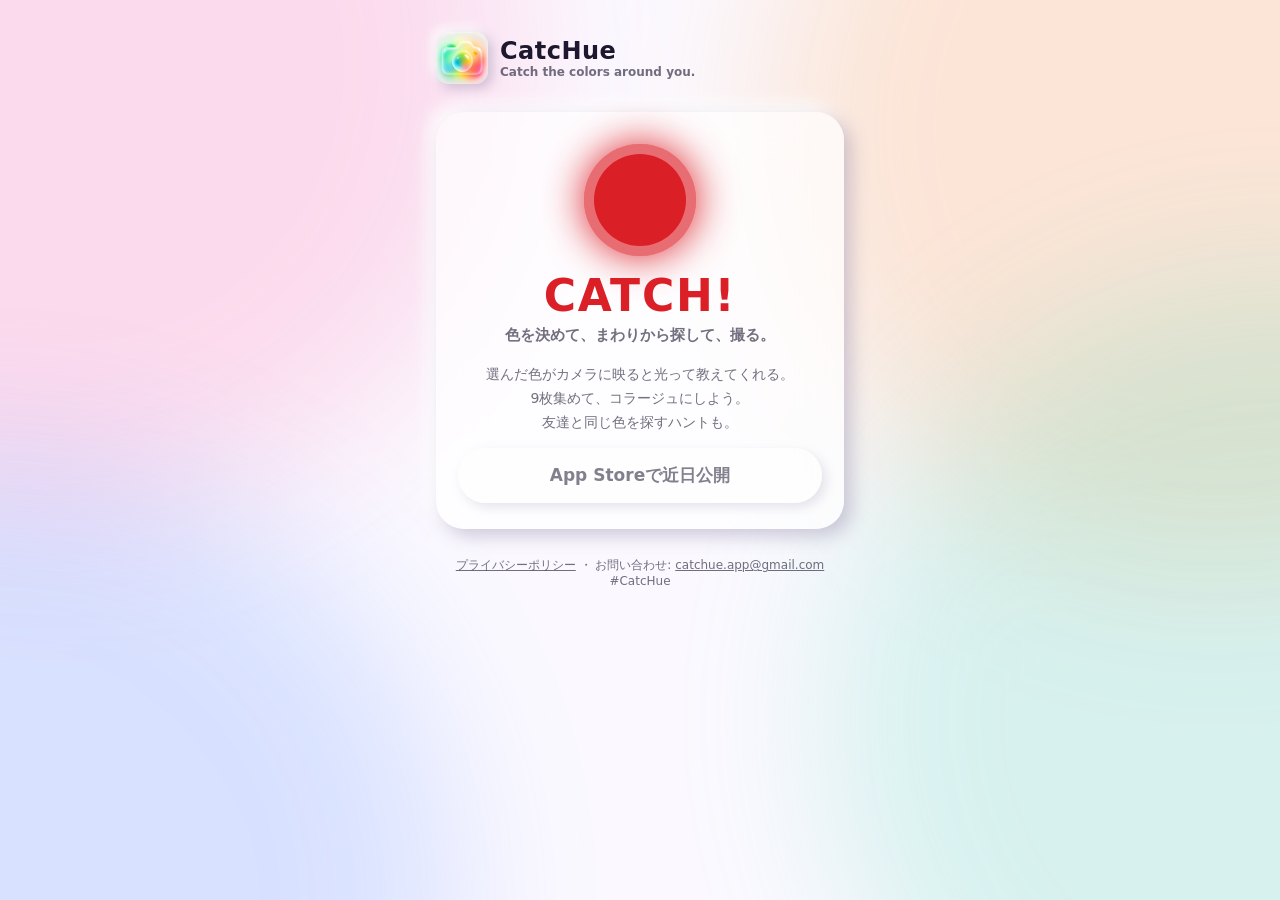
==== index.html @ cf9f73ef "問い合わせ先を追加" ====
<!doctype html>
<html lang="ja">
<head>
<meta charset="utf-8">
<meta name="viewport" content="width=device-width, initial-scale=1">
<title>CatcHue</title>
<meta name="description" content="色を決めて、まわりから探して、撮る。身のまわりの色を集めるカメラ。">
<meta property="og:title" content="CatcHue - Catch the colors around you.">
<meta property="og:description" content="色を決めて、まわりから探して、撮る。身のまわりの色を集めるカメラ。">
<meta property="og:image" content="icon.png">
<link rel="icon" href="icon.png">
<link rel="stylesheet" href="style.css">
</head>
<body>
<div class="blobs"><i></i><i></i><i></i><i></i></div>
<main>
  <div class="brand"><img src="icon.png" alt=""><div><b>CatcHue</b><small>Catch the colors around you.</small></div></div>
  <section class="card">
    <div class="swatch"></div>
    <p class="color">CATCH!</p>
    <p class="jp">色を決めて、まわりから探して、撮る。</p>
    <p class="note">選んだ色がカメラに映ると光って教えてくれる。<br>9枚集めて、コラージュにしよう。<br>友達と同じ色を探すハントも。</p>
    <a class="btn sub" aria-disabled="true">App Storeで近日公開</a>
  </section>
  <footer><a href="privacy/">プライバシーポリシー</a> ・ お問い合わせ: <a href="mailto:catchue.app@gmail.com">catchue.app@gmail.com</a><br>#CatcHue</footer>
</main>
</body>
</html>
---- style.css ----
/* CatcHue のWebページ（招待・紹介・プライバシーポリシー）。アプリと同じ、紫紺の地にキャンディ色がにじむ見た目 */
:root {
  --bg: #fbf9ff; --ink: #1d1830; --sub: rgba(29, 24, 48, .62); --panel: rgba(255, 255, 255, .7);
  --shade: rgba(108, 97, 140, .32); --light: #fff; --accent: #db1f26;
}
@media (prefers-color-scheme: dark) {
  :root { --bg: #1c1730; --ink: #f6f3ff; --sub: rgba(246, 243, 255, .65); --panel: rgba(255, 255, 255, .1);
    --shade: rgba(0, 0, 0, .6); --light: rgba(184, 168, 255, .16); }
}
* { box-sizing: border-box; }
body {
  margin: 0; min-height: 100vh; background: var(--bg); color: var(--ink);
  font-family: "SF Pro Rounded", ui-rounded, "Hiragino Maru Gothic ProN", "Hiragino Sans", system-ui, sans-serif;
  -webkit-font-smoothing: antialiased; overflow-x: hidden;
}
.blobs { position: fixed; inset: 0; z-index: -1; pointer-events: none; }
.blobs i { position: absolute; width: 70vmax; height: 70vmax; border-radius: 50%; filter: blur(80px); opacity: .22; }
.blobs i:nth-child(1) { background: #ff6fae; left: -30vmax; top: -30vmax; }
.blobs i:nth-child(2) { background: #ffa04a; right: -30vmax; top: -25vmax; }
.blobs i:nth-child(3) { background: #57d6b6; right: -35vmax; top: 30vh; }
.blobs i:nth-child(4) { background: #5b8cff; left: -35vmax; bottom: -35vmax; }
main { max-width: 440px; margin: 0 auto; padding: 32px 16px 48px; }
.brand { display: flex; align-items: center; gap: 12px; margin-bottom: 28px; }
.brand img { width: 52px; height: 52px; border-radius: 13px; box-shadow: 4px 4px 12px var(--shade), -4px -4px 12px var(--light); }
.brand b { font-size: 24px; font-weight: 900; letter-spacing: .02em; }
.brand small { display: block; font-size: 12px; color: var(--sub); font-weight: 700; }
.card {
  background: var(--panel); border-radius: 28px; padding: 26px 22px; text-align: center;
  backdrop-filter: blur(20px); -webkit-backdrop-filter: blur(20px);
  box-shadow: 7px 7px 18px var(--shade), -7px -7px 18px var(--light);
}
.swatch {
  width: 112px; height: 112px; margin: 6px auto 18px; border-radius: 50%; background: var(--accent);
  box-shadow: 0 0 40px var(--accent), inset 0 0 0 10px rgba(255, 255, 255, .35);
}
.color { font-size: 44px; font-weight: 900; letter-spacing: .04em; color: var(--accent); margin: 0; line-height: 1; }
.jp { font-size: 15px; font-weight: 800; color: var(--sub); margin: 8px 0 18px; }
.meta { display: flex; justify-content: center; gap: 10px; margin-bottom: 20px; flex-wrap: wrap; }
.chip { background: var(--panel); border-radius: 999px; padding: 8px 14px; font-weight: 800; font-size: 14px;
  box-shadow: 3px 3px 8px var(--shade), -3px -3px 8px var(--light); }
.timer { font-size: 40px; font-weight: 900; font-variant-numeric: tabular-nums; margin: 0 0 4px; }
.note { font-size: 14px; color: var(--sub); line-height: 1.7; margin: 16px 0 0; }
.btn {
  display: block; width: 100%; margin-top: 14px; padding: 16px; border-radius: 999px; border: 0;
  font: inherit; font-size: 17px; font-weight: 900; text-decoration: none; text-align: center; cursor: pointer;
  color: #fff; background: var(--accent); box-shadow: 0 6px 20px color-mix(in srgb, var(--accent) 45%, transparent);
}
.btn.sub { color: var(--ink); background: var(--panel); box-shadow: 4px 4px 12px var(--shade), -4px -4px 12px var(--light); }
.btn[aria-disabled="true"] { opacity: .55; pointer-events: none; }
footer { text-align: center; margin-top: 28px; font-size: 12px; color: var(--sub); }
footer a { color: inherit; }
article h1 { font-size: 24px; } article h2 { font-size: 17px; margin-top: 26px; }
article p, article li { line-height: 1.8; font-size: 15px; }
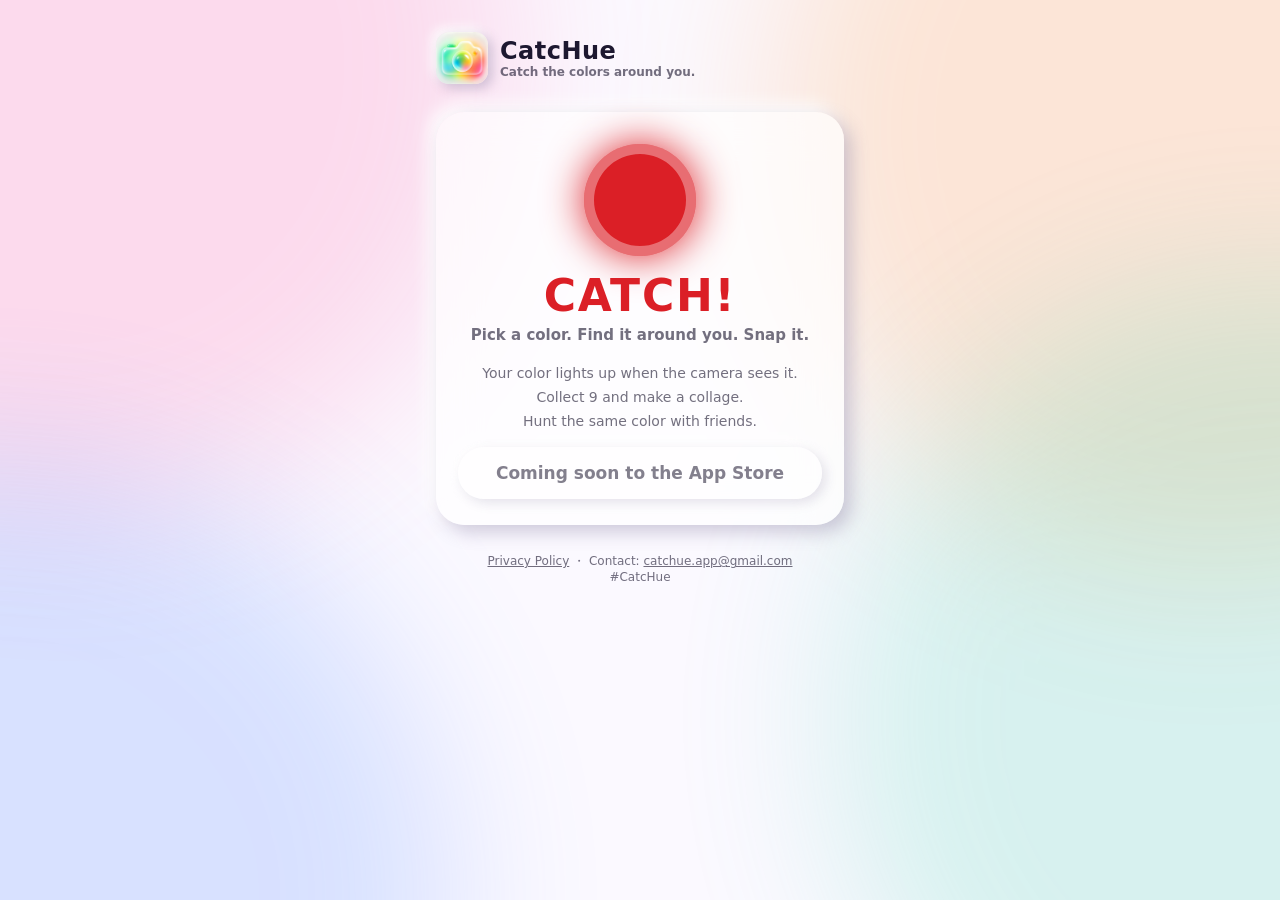
==== commit 64a6f2f8: "英語に対応（招待ページ・紹介・プライバシーポリシー）" ====
--- a/index.html
+++ b/index.html
@@ -18,11 +18,23 @@
   <section class="card">
     <div class="swatch"></div>
     <p class="color">CATCH!</p>
-    <p class="jp">色を決めて、まわりから探して、撮る。</p>
-    <p class="note">選んだ色がカメラに映ると光って教えてくれる。<br>9枚集めて、コラージュにしよう。<br>友達と同じ色を探すハントも。</p>
-    <a class="btn sub" aria-disabled="true">App Storeで近日公開</a>
+    <p class="jp" id="lead">色を決めて、まわりから探して、撮る。</p>
+    <p class="note" id="desc">選んだ色がカメラに映ると光って教えてくれる。<br>9枚集めて、コラージュにしよう。<br>友達と同じ色を探すハントも。</p>
+    <a class="btn sub" aria-disabled="true" id="store">App Storeで近日公開</a>
   </section>
-  <footer><a href="privacy/">プライバシーポリシー</a> ・ お問い合わせ: <a href="mailto:catchue.app@gmail.com">catchue.app@gmail.com</a><br>#CatcHue</footer>
+  <footer><a href="privacy/" id="privacy">プライバシーポリシー</a> ・ <span id="contact">お問い合わせ</span>: <a href="mailto:catchue.app@gmail.com">catchue.app@gmail.com</a><br>#CatcHue</footer>
 </main>
+<script>
+// ブラウザの言語が日本語でなければ英語で出す
+if (!(navigator.language || "ja").toLowerCase().startsWith("ja")) {
+  document.documentElement.lang = "en";
+  const set = (id, html) => { document.getElementById(id).innerHTML = html; };
+  set("lead", "Pick a color. Find it around you. Snap it.");
+  set("desc", "Your color lights up when the camera sees it.<br>Collect 9 and make a collage.<br>Hunt the same color with friends.");
+  set("store", "Coming soon to the App Store");
+  set("privacy", "Privacy Policy");
+  set("contact", "Contact");
+}
+</script>
 </body>
 </html>
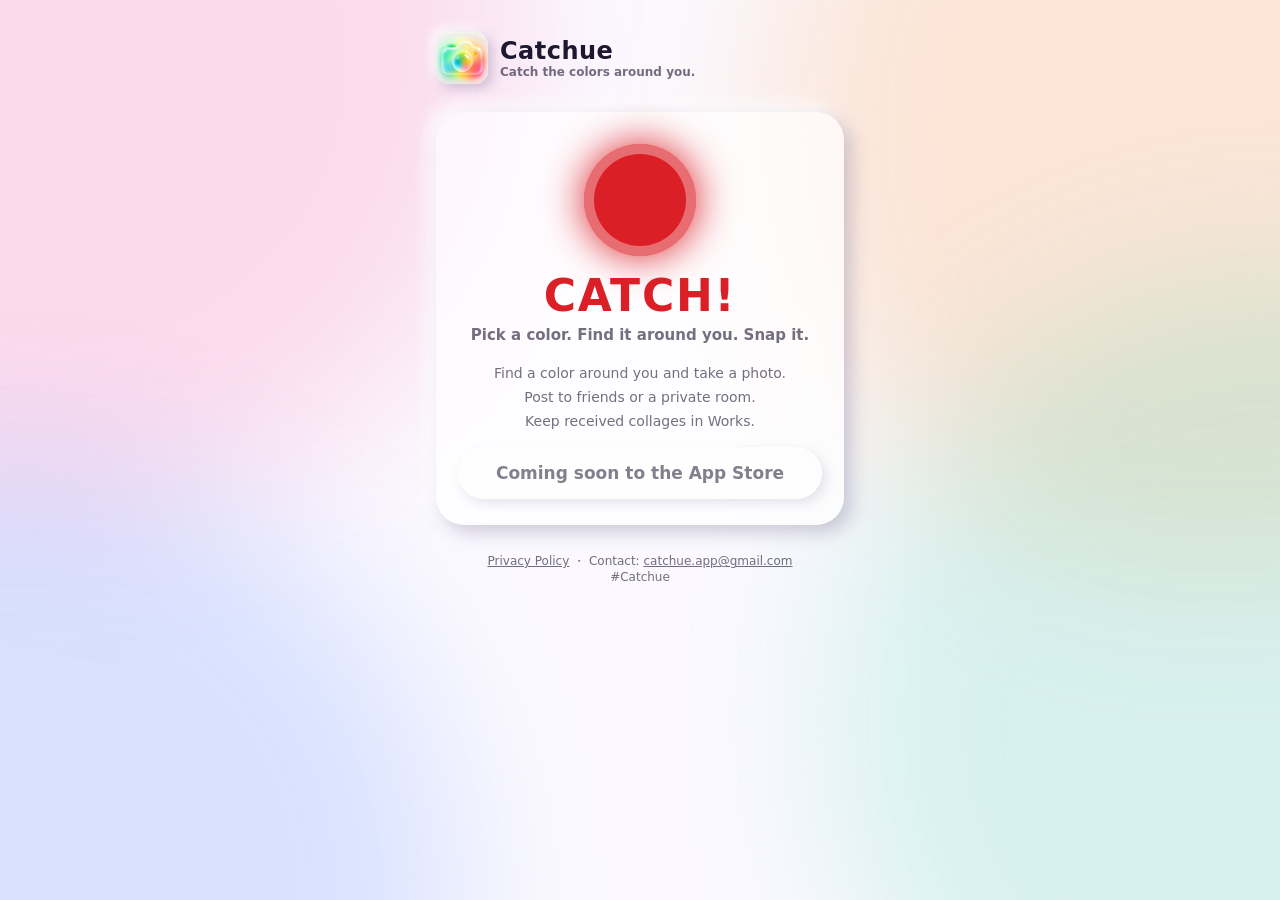
==== commit 0b3aabc8: "Update Catchue website and privacy policy for sharing beta" ====
--- a/index.html
+++ b/index.html
@@ -3,9 +3,9 @@
 <head>
 <meta charset="utf-8">
 <meta name="viewport" content="width=device-width, initial-scale=1">
-<title>CatcHue</title>
+<title>Catchue</title>
 <meta name="description" content="色を決めて、まわりから探して、撮る。身のまわりの色を集めるカメラ。">
-<meta property="og:title" content="CatcHue - Catch the colors around you.">
+<meta property="og:title" content="Catchue - Catch the colors around you.">
 <meta property="og:description" content="色を決めて、まわりから探して、撮る。身のまわりの色を集めるカメラ。">
 <meta property="og:image" content="icon.png">
 <link rel="icon" href="icon.png">
@@ -14,15 +14,15 @@
 <body>
 <div class="blobs"><i></i><i></i><i></i><i></i></div>
 <main>
-  <div class="brand"><img src="icon.png" alt=""><div><b>CatcHue</b><small>Catch the colors around you.</small></div></div>
+  <div class="brand"><img src="icon.png" alt=""><div><b>Catchue</b><small>Catch the colors around you.</small></div></div>
   <section class="card">
     <div class="swatch"></div>
     <p class="color">CATCH!</p>
     <p class="jp" id="lead">色を決めて、まわりから探して、撮る。</p>
-    <p class="note" id="desc">選んだ色がカメラに映ると光って教えてくれる。<br>9枚集めて、コラージュにしよう。<br>友達と同じ色を探すハントも。</p>
+    <p class="note" id="desc">身近な色を見つけて撮影。<br>Postでフレンドや限定ルームへ。<br>届いたコラージュはWorksに。</p>
     <a class="btn sub" aria-disabled="true" id="store">App Storeで近日公開</a>
   </section>
-  <footer><a href="privacy/" id="privacy">プライバシーポリシー</a> ・ <span id="contact">お問い合わせ</span>: <a href="mailto:catchue.app@gmail.com">catchue.app@gmail.com</a><br>#CatcHue</footer>
+  <footer><a href="privacy/" id="privacy">プライバシーポリシー</a> ・ <span id="contact">お問い合わせ</span>: <a href="mailto:catchue.app@gmail.com">catchue.app@gmail.com</a><br>#Catchue</footer>
 </main>
 <script>
 // ブラウザの言語が日本語でなければ英語で出す
@@ -30,7 +30,7 @@
   document.documentElement.lang = "en";
   const set = (id, html) => { document.getElementById(id).innerHTML = html; };
   set("lead", "Pick a color. Find it around you. Snap it.");
-  set("desc", "Your color lights up when the camera sees it.<br>Collect 9 and make a collage.<br>Hunt the same color with friends.");
+  set("desc", "Find a color around you and take a photo.<br>Post to friends or a private room.<br>Keep received collages in Works.");
   set("store", "Coming soon to the App Store");
   set("privacy", "Privacy Policy");
   set("contact", "Contact");
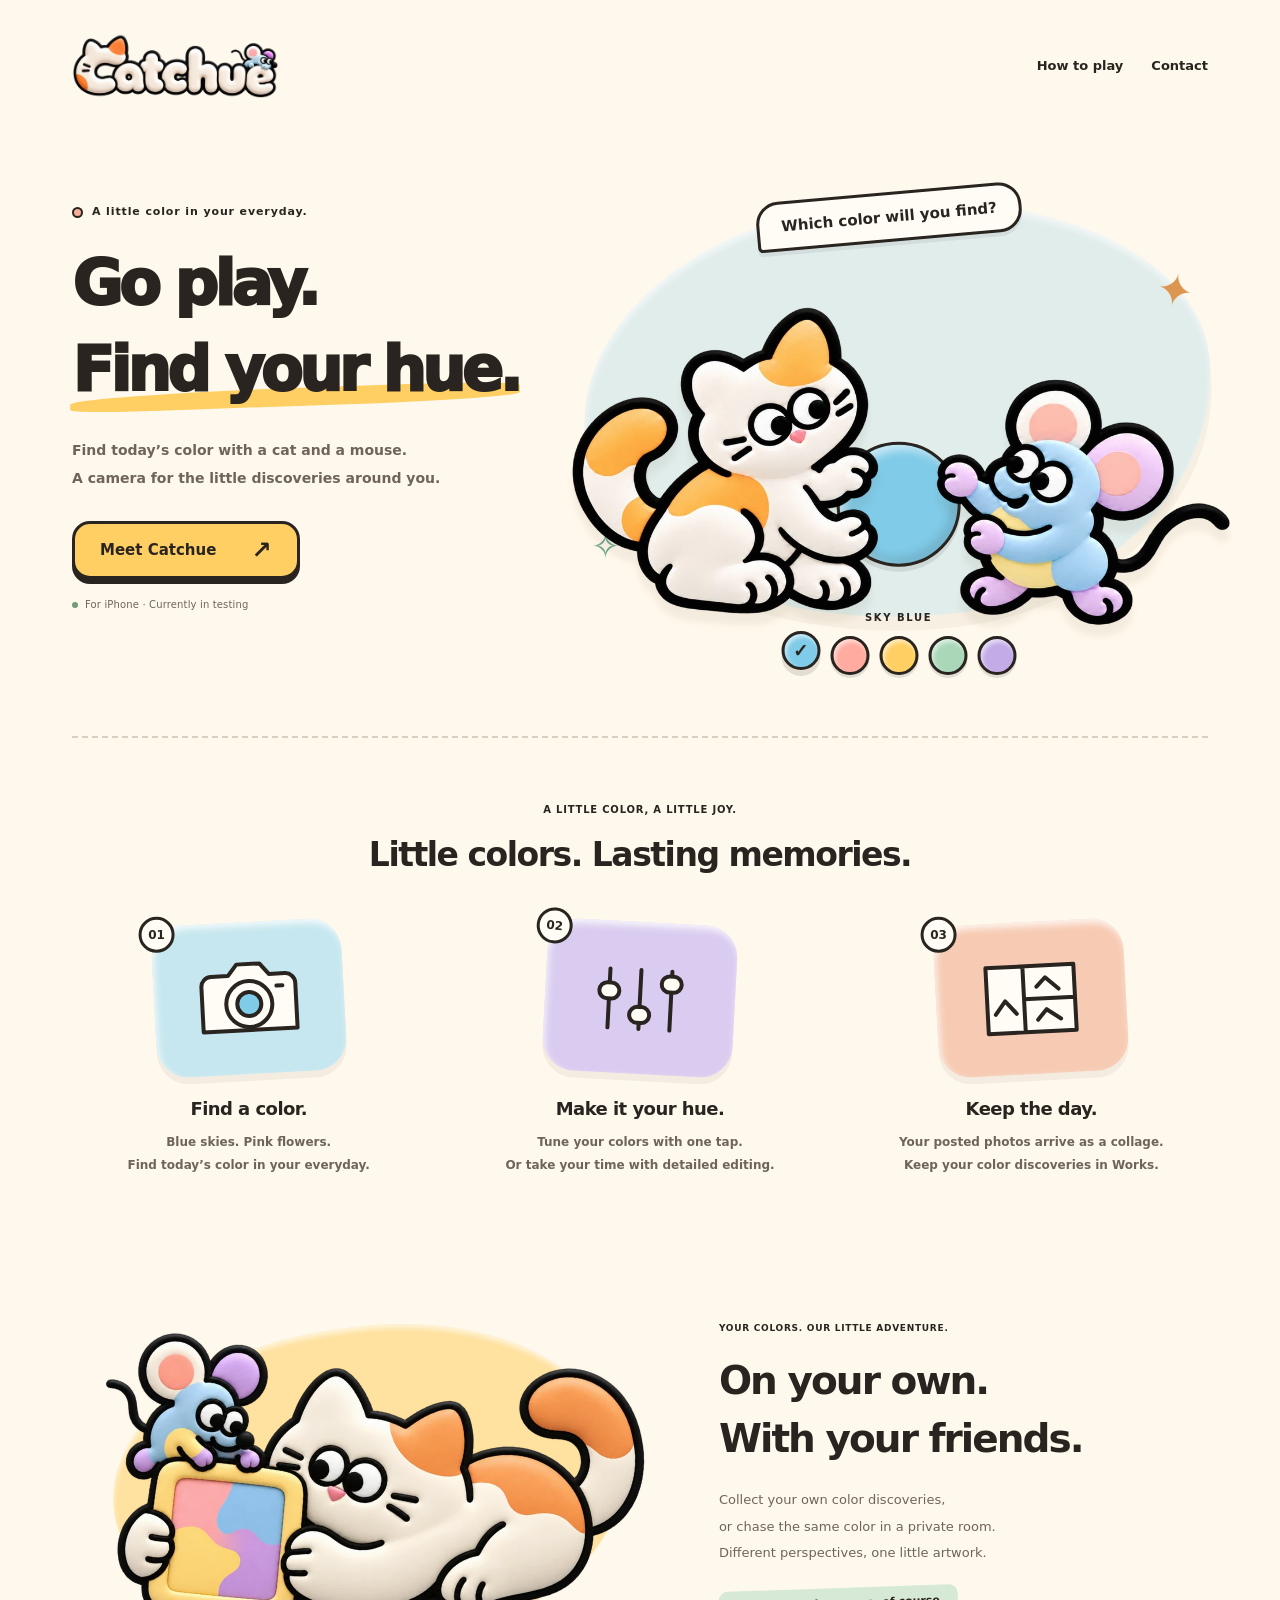
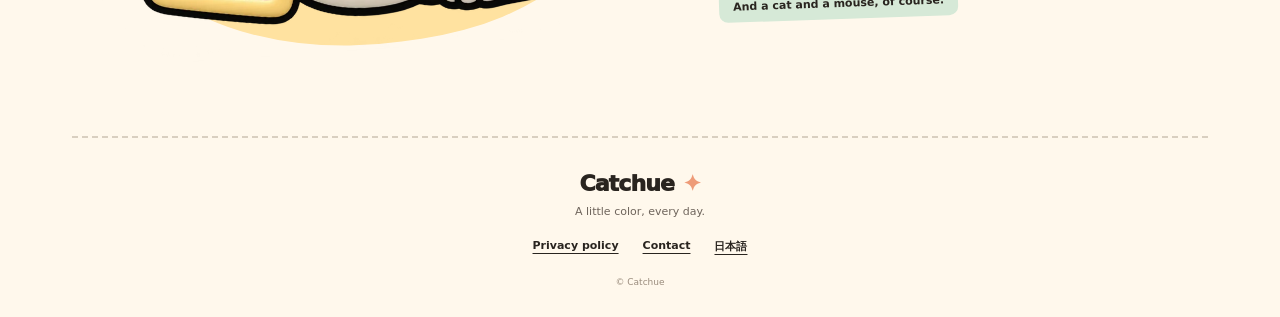
==== commit 93ccffb6: "Redesign Catchue site around cat and mouse characters" ====
--- a/index.html
+++ b/index.html
@@ -3,38 +3,65 @@
 <head>
 <meta charset="utf-8">
 <meta name="viewport" content="width=device-width, initial-scale=1">
-<title>Catchue</title>
-<meta name="description" content="色を決めて、まわりから探して、撮る。身のまわりの色を集めるカメラ。">
-<meta property="og:title" content="Catchue - Catch the colors around you.">
-<meta property="og:description" content="色を決めて、まわりから探して、撮る。身のまわりの色を集めるカメラ。">
-<meta property="og:image" content="icon.png">
+<meta name="theme-color" content="#fff8ec">
+<title>Catchue — 色で、世界とあそぼう。</title>
+<meta name="description" content="猫とネズミと、今日の色を探しに。撮って、色を整えて、コラージュに残すiPhoneカメラアプリ。">
+<meta property="og:title" content="Catchue — 色で、世界とあそぼう。">
+<meta property="og:description" content="猫とネズミと、今日の色を探しに。">
+<meta property="og:image" content="https://catchue-app.github.io/catchue/icon.png">
 <link rel="icon" href="icon.png">
-<link rel="stylesheet" href="style.css">
+<link rel="stylesheet" href="style.css?v=pop1">
+<script src="home.js" defer></script>
 </head>
-<body>
-<div class="blobs"><i></i><i></i><i></i><i></i></div>
-<main>
-  <div class="brand"><img src="icon.png" alt=""><div><b>Catchue</b><small>Catch the colors around you.</small></div></div>
-  <section class="card">
-    <div class="swatch"></div>
-    <p class="color">CATCH!</p>
-    <p class="jp" id="lead">色を決めて、まわりから探して、撮る。</p>
-    <p class="note" id="desc">身近な色を見つけて撮影。<br>Postでフレンドや限定ルームへ。<br>届いたコラージュはWorksに。</p>
-    <a class="btn sub" aria-disabled="true" id="store">App Storeで近日公開</a>
+<body class="home">
+<div class="site-wrap">
+<header class="site-header">
+  <a class="brand" href="./" aria-label="Catchue ホーム"><img src="assets/catchue-logo.webp" width="960" height="357" alt="Catchue"></a>
+  <nav aria-label="メインナビゲーション"><a href="#how" data-i18n="navHow">あそびかた</a><a href="mailto:catchue.app@gmail.com" data-i18n="navContact">お問い合わせ</a></nav>
+</header>
+<main class="home-main">
+  <section class="hero" aria-labelledby="hero-title">
+    <div class="hero-copy">
+      <p class="eyebrow"><span class="tiny-dot"></span><span data-i18n="eyebrow">毎日に、ちいさな色あそび。</span></p>
+      <h1 id="hero-title" data-i18n="title">色で、<br>世界と<span class="play-word">あそぼう。</span></h1>
+      <p class="hero-description" data-i18n="description">猫とネズミと、今日の色を探しに。<br>いつもの景色が、ちょっとたのしくなるカメラ。</p>
+      <a class="button button-yellow" href="#how"><span data-i18n="discover">Catchueって？</span><span aria-hidden="true">↗</span></a>
+      <p class="release-note"><span class="status-dot"></span><span data-i18n="release">iPhoneアプリ · ただいまテスト中</span></p>
+    </div>
+    <div class="hero-playground" aria-label="色を選んで、猫とネズミとあそぼう">
+      <div class="scene-disc" aria-hidden="true"></div>
+      <span class="scene-spark spark-one" aria-hidden="true">✦</span><span class="scene-spark spark-two" aria-hidden="true">✧</span>
+      <div class="speech" data-i18n="speech">どの色を探す？</div>
+      <div class="friends-art">
+        <div class="color-orb" aria-hidden="true"></div>
+        <img src="assets/catchue-friends.webp" width="1200" height="732" alt="白とオレンジの猫と、水色のネズミが、いっしょに色を紹介しています。" fetchpriority="high" data-alt="friendsAlt">
+      </div>
+      <div class="color-picker">
+        <div class="color-name" id="color-name" aria-live="polite">SKY BLUE</div>
+        <div class="swatches" role="group" aria-label="試しに色を選ぶ" data-label="colorsLabel">
+          <button class="color-choice" type="button" data-color="#80cbe8" data-name="SKY BLUE" aria-label="水色" aria-pressed="true" style="--swatch:#80cbe8"><span aria-hidden="true">✓</span></button>
+          <button class="color-choice" type="button" data-color="#ffab9f" data-name="CORAL" aria-label="コーラル" aria-pressed="false" style="--swatch:#ffab9f"><span aria-hidden="true">✓</span></button>
+          <button class="color-choice" type="button" data-color="#ffcf63" data-name="SUNNY YELLOW" aria-label="黄色" aria-pressed="false" style="--swatch:#ffcf63"><span aria-hidden="true">✓</span></button>
+          <button class="color-choice" type="button" data-color="#a9d7b8" data-name="MINT" aria-label="ミント" aria-pressed="false" style="--swatch:#a9d7b8"><span aria-hidden="true">✓</span></button>
+          <button class="color-choice" type="button" data-color="#c3abe7" data-name="LILAC" aria-label="ライラック" aria-pressed="false" style="--swatch:#c3abe7"><span aria-hidden="true">✓</span></button>
+        </div>
+      </div>
+    </div>
   </section>
-  <footer><a href="privacy/" id="privacy">プライバシーポリシー</a> ・ <span id="contact">お問い合わせ</span>: <a href="mailto:catchue.app@gmail.com">catchue.app@gmail.com</a><br>#Catchue</footer>
+  <section class="how-section" id="how" aria-labelledby="how-title">
+    <div class="section-heading"><p class="eyebrow">A LITTLE COLOR, A LITTLE JOY.</p><h2 id="how-title" data-i18n="howTitle">見つけた色が、<br class="mobile-break">思い出になる。</h2></div>
+    <div class="steps">
+      <article class="step"><div class="step-art art-blue" aria-hidden="true"><span class="step-number">01</span><svg viewBox="0 0 120 100"><path d="M23 27h17l9-11h23l9 11h16a10 10 0 0 1 10 10v45H13V37a10 10 0 0 1 10-10Z"/><circle cx="60" cy="56" r="23"/><circle cx="60" cy="56" r="12"/><path d="M88 39h6"/></svg></div><h3 data-i18n="step1Title">色を、見つける。</h3><p data-i18n="step1Text">空の青。花のピンク。<br>今日の色を、身近な景色から。</p></article>
+      <article class="step"><div class="step-art art-lilac" aria-hidden="true"><span class="step-number">02</span><svg viewBox="0 0 120 100"><path d="M29 22v59M60 22v59M91 22v59"/><rect x="19" y="36" width="20" height="16" rx="8"/><rect x="50" y="59" width="20" height="16" rx="8"/><rect x="81" y="27" width="20" height="16" rx="8"/></svg></div><h3 data-i18n="step2Title">好きな色に、整える。</h3><p data-i18n="step2Text">おまかせチューニングで、ワンタップ。<br>こだわりたい日は、じっくり編集も。</p></article>
+      <article class="step"><div class="step-art art-peach" aria-hidden="true"><span class="step-number">03</span><svg viewBox="0 0 120 100"><path d="M16 18h88v66H16zM53 18v66M53 51h51"/><path d="m24 65 10-13 11 13M66 39l9-9 13 12M66 72l9-10 14 10"/></svg></div><h3 data-i18n="step3Title">一日を、作品に。</h3><p data-i18n="step3Text">投稿した写真が、コラージュになって届く。<br>見つけた色を、Worksに残そう。</p></article>
+    </div>
+  </section>
+  <section class="together" aria-labelledby="together-title">
+    <div class="keepsake-art"><div class="keepsake-disc" aria-hidden="true"></div><img src="assets/catchue-keepsake.webp" width="960" height="585" alt="猫とネズミが、色とりどりの作品を大切に持っています。" loading="lazy" data-alt="keepsakeAlt"></div>
+    <div class="together-copy"><p class="eyebrow">YOUR COLORS. OUR LITTLE ADVENTURE.</p><h2 id="together-title" data-i18n="togetherTitle">ひとりでも。<br>友達とでも。</h2><p data-i18n="togetherText">自分だけの色を集めたり、<br>限定ルームで、友達と同じ色を追いかけたり。<br>それぞれの目線が、ひとつの作品に。</p><span class="soft-tag" data-i18n="tag">猫とネズミも、いっしょです。</span></div>
+  </section>
 </main>
-<script>
-// ブラウザの言語が日本語でなければ英語で出す
-if (!(navigator.language || "ja").toLowerCase().startsWith("ja")) {
-  document.documentElement.lang = "en";
-  const set = (id, html) => { document.getElementById(id).innerHTML = html; };
-  set("lead", "Pick a color. Find it around you. Snap it.");
-  set("desc", "Find a color around you and take a photo.<br>Post to friends or a private room.<br>Keep received collages in Works.");
-  set("store", "Coming soon to the App Store");
-  set("privacy", "Privacy Policy");
-  set("contact", "Contact");
-}
-</script>
+<footer class="site-footer"><a class="footer-brand" href="./">Catchue<span aria-hidden="true">✦</span></a><p data-i18n="footerNote">いつもの毎日に、好きな色を。</p><div class="footer-links"><a href="privacy/" data-i18n="privacy">プライバシーポリシー</a><a href="mailto:catchue.app@gmail.com" data-i18n="navContact">お問い合わせ</a><a href="?lang=en" id="language-link" lang="en">English</a></div><small>© Catchue</small></footer>
+</div>
 </body>
 </html>
--- a/style.css
+++ b/style.css
@@ -1,53 +1,9 @@
-/* CatcHue のWebページ（招待・紹介・プライバシーポリシー）。アプリと同じ、紫紺の地にキャンディ色がにじむ見た目 */
-:root {
-  --bg: #fbf9ff; --ink: #1d1830; --sub: rgba(29, 24, 48, .62); --panel: rgba(255, 255, 255, .7);
-  --shade: rgba(108, 97, 140, .32); --light: #fff; --accent: #db1f26;
-}
-@media (prefers-color-scheme: dark) {
-  :root { --bg: #1c1730; --ink: #f6f3ff; --sub: rgba(246, 243, 255, .65); --panel: rgba(255, 255, 255, .1);
-    --shade: rgba(0, 0, 0, .6); --light: rgba(184, 168, 255, .16); }
-}
-* { box-sizing: border-box; }
-body {
-  margin: 0; min-height: 100vh; background: var(--bg); color: var(--ink);
-  font-family: "SF Pro Rounded", ui-rounded, "Hiragino Maru Gothic ProN", "Hiragino Sans", system-ui, sans-serif;
-  -webkit-font-smoothing: antialiased; overflow-x: hidden;
-}
-.blobs { position: fixed; inset: 0; z-index: -1; pointer-events: none; }
-.blobs i { position: absolute; width: 70vmax; height: 70vmax; border-radius: 50%; filter: blur(80px); opacity: .22; }
-.blobs i:nth-child(1) { background: #ff6fae; left: -30vmax; top: -30vmax; }
-.blobs i:nth-child(2) { background: #ffa04a; right: -30vmax; top: -25vmax; }
-.blobs i:nth-child(3) { background: #57d6b6; right: -35vmax; top: 30vh; }
-.blobs i:nth-child(4) { background: #5b8cff; left: -35vmax; bottom: -35vmax; }
-main { max-width: 440px; margin: 0 auto; padding: 32px 16px 48px; }
-.brand { display: flex; align-items: center; gap: 12px; margin-bottom: 28px; }
-.brand img { width: 52px; height: 52px; border-radius: 13px; box-shadow: 4px 4px 12px var(--shade), -4px -4px 12px var(--light); }
-.brand b { font-size: 24px; font-weight: 900; letter-spacing: .02em; }
-.brand small { display: block; font-size: 12px; color: var(--sub); font-weight: 700; }
-.card {
-  background: var(--panel); border-radius: 28px; padding: 26px 22px; text-align: center;
-  backdrop-filter: blur(20px); -webkit-backdrop-filter: blur(20px);
-  box-shadow: 7px 7px 18px var(--shade), -7px -7px 18px var(--light);
-}
-.swatch {
-  width: 112px; height: 112px; margin: 6px auto 18px; border-radius: 50%; background: var(--accent);
-  box-shadow: 0 0 40px var(--accent), inset 0 0 0 10px rgba(255, 255, 255, .35);
-}
-.color { font-size: 44px; font-weight: 900; letter-spacing: .04em; color: var(--accent); margin: 0; line-height: 1; }
-.jp { font-size: 15px; font-weight: 800; color: var(--sub); margin: 8px 0 18px; }
-.meta { display: flex; justify-content: center; gap: 10px; margin-bottom: 20px; flex-wrap: wrap; }
-.chip { background: var(--panel); border-radius: 999px; padding: 8px 14px; font-weight: 800; font-size: 14px;
-  box-shadow: 3px 3px 8px var(--shade), -3px -3px 8px var(--light); }
-.timer { font-size: 40px; font-weight: 900; font-variant-numeric: tabular-nums; margin: 0 0 4px; }
-.note { font-size: 14px; color: var(--sub); line-height: 1.7; margin: 16px 0 0; }
-.btn {
-  display: block; width: 100%; margin-top: 14px; padding: 16px; border-radius: 999px; border: 0;
-  font: inherit; font-size: 17px; font-weight: 900; text-decoration: none; text-align: center; cursor: pointer;
-  color: #fff; background: var(--accent); box-shadow: 0 6px 20px color-mix(in srgb, var(--accent) 45%, transparent);
-}
-.btn.sub { color: var(--ink); background: var(--panel); box-shadow: 4px 4px 12px var(--shade), -4px -4px 12px var(--light); }
-.btn[aria-disabled="true"] { opacity: .55; pointer-events: none; }
-footer { text-align: center; margin-top: 28px; font-size: 12px; color: var(--sub); }
-footer a { color: inherit; }
-article h1 { font-size: 24px; } article h2 { font-size: 17px; margin-top: 26px; }
-article p, article li { line-height: 1.8; font-size: 15px; }
+/* Catchue: warm silicone, candy colors, and the app's own cat and mouse. */
+:root{color-scheme:light;--bg:#fff8ec;--ink:#29241f;--sub:#6e645b;--paper:#fffcf5;--accent:#f49380;--play-color:#80cbe8;--line:3px solid var(--ink);--shade:#ded4c5;--light:#fff}
+*{box-sizing:border-box}html{scroll-behavior:smooth;scroll-padding-top:30px}body{margin:0;background:var(--bg);color:var(--ink);font-family:ui-rounded,"Hiragino Maru Gothic ProN","Hiragino Sans",system-ui,sans-serif;-webkit-font-smoothing:antialiased}a{color:inherit}button,a{-webkit-tap-highlight-color:transparent}button{font:inherit}a:focus-visible,button:focus-visible{outline:3px solid #256ac0;outline-offset:6px}img{display:block;max-width:100%;height:auto}::selection{background:#ffdd7f;color:#29241f}.site-wrap{max-width:1240px;margin:auto;padding:0 52px}.site-header{display:flex;align-items:center;justify-content:space-between;gap:24px;padding:27px 0 8px}.brand{display:block;width:206px;flex-shrink:0}.brand img{width:100%;height:auto}.site-header nav{display:flex;gap:28px;font-size:13px;font-weight:800}.site-header nav a{text-decoration:none;text-underline-offset:6px}.site-header nav a:hover{text-decoration:underline}.home-main{max-width:none;padding:0;margin:0}.hero{display:grid;grid-template-columns:.95fr 1.15fr;align-items:center;gap:6px;min-height:624px;padding:16px 0 34px}.hero-copy{position:relative;z-index:2;padding-bottom:16px}.eyebrow{display:flex;align-items:center;gap:9px;font-size:11px;letter-spacing:.08em;font-weight:850;line-height:1.7;margin:0 0 19px}.tiny-dot{width:11px;height:11px;border:2px solid var(--ink);border-radius:50%;background:#f7ad9a}.hero h1{font-size:clamp(42px,4.8vw,64px);font-weight:950;letter-spacing:-.065em;line-height:1.4;margin:0 0 23px;white-space:nowrap}.play-word{position:relative;display:inline-block;isolation:isolate}.play-word:after{content:"";position:absolute;z-index:-1;height:21%;inset:auto -2px 8%;background:#ffcf63;border-radius:50% 25% 35% 20%;transform:rotate(-2deg)}.hero-description{font-size:14px;line-height:2.05;font-weight:650;margin:0 0 28px;color:var(--sub)}.button{display:inline-flex;align-items:center;justify-content:space-between;gap:35px;min-height:54px;padding:14px 25px;border:var(--line);border-radius:18px;text-decoration:none;font-size:15px;font-weight:850;box-shadow:0 5px 0 var(--ink);transition:transform .14s ease,box-shadow .14s ease}.button-yellow{background:#ffcf63}.button:hover{transform:translateY(-2px);box-shadow:0 7px 0 var(--ink)}.button:active{transform:translateY(4px) scale(.97);box-shadow:0 1px 0 var(--ink)}.button span[aria-hidden]{font-size:24px;line-height:1}.release-note{display:flex;align-items:center;gap:7px;font-size:10px;letter-spacing:.015em;color:var(--sub);margin:20px 0 0}.status-dot{width:6px;height:6px;background:#729c77;border-radius:100%}.hero-playground{position:relative;isolation:isolate;min-width:0;height:520px;display:flex;align-items:center;justify-content:center}.scene-disc{position:absolute;inset:46px -5px 57px;background:color-mix(in srgb,var(--play-color) 24%,#fff8ec);border-radius:47% 53% 45% 55% / 49% 45% 55% 51%;box-shadow:inset 0 5px 7px #fff9,0 14px 0 #e7dccb55;transform:rotate(-6deg);transition:background .25s}.friends-art{position:relative;width:112%;min-width:112%;margin-top:38px;z-index:2}.friends-art>img{position:relative;z-index:2;width:100%;filter:drop-shadow(0 12px 3px #59422212)}.color-orb{position:absolute;width:18%;aspect-ratio:1;border:3px solid var(--ink);border-radius:50%;background:var(--play-color);left:50%;top:66.7%;transform:translate(-50%,-50%);box-shadow:inset 5px 5px 10px #fff9,inset -5px -6px 10px #20202025,0 5px 0 #29241f1a;transition:background .2s;z-index:1}.speech{position:absolute;z-index:3;top:37px;left:27%;padding:13px 22px;border:var(--line);background:var(--paper);border-radius:23px 23px 23px 5px;box-shadow:0 4px 0 #29241f13;transform:rotate(-5deg);font-size:15px;font-weight:850;white-space:nowrap}.scene-spark{position:absolute;font-size:45px;line-height:1}.spark-one{top:113px;right:14px;color:#dd9652;transform:rotate(12deg)}.spark-two{bottom:112px;left:2px;font-size:34px;color:#72a98d}.color-picker{position:absolute;z-index:4;bottom:0;left:50%;transform:translateX(-50%);text-align:center}.color-name{font-size:10px;letter-spacing:.16em;font-weight:850;margin-bottom:13px;white-space:nowrap}.swatches{display:flex;gap:10px}.color-choice{width:39px;height:39px;min-width:39px;border:var(--line);border-radius:50%;background:var(--swatch);cursor:pointer;box-shadow:inset 2px 3px 4px #fff9,0 3px 0 #29241f20;transition:transform .14s,box-shadow .14s;display:grid;place-items:center;padding:0;color:var(--ink)}.color-choice span{visibility:hidden;font-size:18px;font-weight:950}.color-choice[aria-pressed=true]{transform:translateY(-5px);box-shadow:inset 2px 3px 4px #fff9,0 6px 0 #29241f20}.color-choice[aria-pressed=true] span{visibility:visible}.color-choice:active{transform:translateY(2px) scale(.9);box-shadow:inset 2px 3px 4px #29241f25,0 1px 0 #29241f20}.how-section{padding:63px 0 71px;border-top:2px dashed #d9cfc0;scroll-margin-top:15px}.section-heading{text-align:center;margin-bottom:43px}.section-heading .eyebrow{justify-content:center;font-size:10px;margin-bottom:12px}.section-heading h2{font-size:33px;letter-spacing:-.045em;line-height:1.5;margin:0;font-weight:900}.mobile-break{display:none}.steps{display:grid;grid-template-columns:repeat(3,1fr);gap:38px}.step{min-width:0;text-align:center}.step-art{height:152px;width:190px;position:relative;display:grid;place-items:center;margin:0 auto 24px;border-radius:32px;box-shadow:inset 2px 4px 7px #fffc,0 7px 0 #29241f0d;transform:rotate(-3deg)}.step:nth-child(2) .step-art{transform:rotate(3deg)}.step-art svg{height:100px;width:120px;fill:var(--paper);stroke:var(--ink);stroke-width:4;stroke-linejoin:round;stroke-linecap:round}.step-art circle:nth-of-type(2){fill:var(--play-color)}.art-blue{background:#c6e7ef}.art-lilac{background:#daccf0}.art-peach{background:#f7cbb3}.step-number{position:absolute;left:-12px;top:-10px;background:var(--paper);border:var(--line);border-radius:50%;width:36px;height:36px;display:grid;place-items:center;font-size:12px;font-weight:900;transform:rotate(3deg)}.step h3{font-size:18px;font-weight:900;letter-spacing:-.03em;margin:0 0 12px}.step p{color:var(--sub);font-size:12px;line-height:1.95;margin:0;font-weight:550}.together{display:grid;grid-template-columns:1.2fr 1fr;align-items:center;gap:60px;padding:42px 0 87px}.keepsake-art{position:relative;isolation:isolate}.keepsake-disc{position:absolute;z-index:-1;inset:10% 7% 1%;background:#ffe2a0;border-radius:49% 51% 45% 55%;transform:rotate(-8deg);box-shadow:inset 0 4px 5px #fff9}.keepsake-art img{width:100%;transform:rotate(-4deg)}.together-copy .eyebrow{font-size:9px;margin-bottom:16px}.together h2{font-size:39px;font-weight:900;letter-spacing:-.05em;line-height:1.5;margin:0 0 18px}.together-copy>p:not(.eyebrow){font-size:13px;color:var(--sub);line-height:2.05;margin:0 0 21px}.soft-tag{display:inline-block;font-size:11px;font-weight:750;padding:9px 14px;background:#d6e9d7;border-radius:9px;transform:rotate(-2deg)}.site-footer{border-top:2px dashed #d9cfc0;padding:33px 0 30px;text-align:center}.footer-brand{display:inline-flex;gap:9px;align-items:center;font-size:22px;font-weight:950;text-decoration:none;letter-spacing:-.04em}.footer-brand span{color:#ee9b78;font-size:22px}.site-footer>p{font-size:11px;color:var(--sub);margin:9px 0 21px}.footer-links{display:flex;justify-content:center;gap:24px;font-size:11px;font-weight:650;flex-wrap:wrap}.footer-links a{text-underline-offset:4px}.site-footer small{display:block;color:#9a8c7d;font-size:9px;margin-top:23px}
+/* Documents and older invitation links share the same warm, readable identity. */
+.blobs{display:none}body:not(.home) main{max-width:850px;margin:0 auto;padding:28px 24px 45px}body:not(.home) .brand{width:210px;margin:0 auto 28px}body:not(.home) .brand small{display:none}.card{background:var(--paper);border:var(--line);border-radius:26px;padding:32px;text-align:center;box-shadow:0 7px 0 #e5d9c9}article.card{text-align:left;max-width:760px;margin:auto}article h1{font-size:29px;letter-spacing:-.04em;margin:0 0 12px}article h2{font-size:17px;line-height:1.6;margin:29px 0 10px}article p,article li{font-size:14px;line-height:1.95;color:#594f46;overflow-wrap:anywhere}article a{text-underline-offset:4px}.swatch{width:100px;height:100px;margin:8px auto 22px;border:var(--line);border-radius:50%;background:var(--accent);box-shadow:inset 5px 5px 12px #fff8,inset -5px -5px 10px #29241f1c,0 5px 0 #29241f15}.color{font-size:38px;font-weight:900;margin:0}.jp{font-size:15px;font-weight:800;line-height:1.7}.note{font-size:13px;color:var(--sub);line-height:1.9;margin:16px 0}.meta{display:flex;justify-content:center;gap:12px;flex-wrap:wrap;margin:18px 0}.chip{background:#f7e2b4;border:2px solid var(--ink);border-radius:12px;padding:8px 12px;font-size:13px;font-weight:750}.timer{font-size:38px;font-weight:900;font-variant-numeric:tabular-nums;margin:12px 0}.btn{display:block;border:var(--line);border-radius:15px;background:var(--accent);padding:14px 18px;margin-top:15px;text-align:center;font-weight:850;font-size:15px;color:var(--ink);text-decoration:none;box-shadow:0 4px 0 var(--ink);transition:transform .14s,box-shadow .14s}.btn:active{transform:translateY(3px) scale(.98);box-shadow:0 1px 0 var(--ink)}.btn.sub{background:#ffdf94}.btn[aria-disabled=true]{pointer-events:none;opacity:.6;box-shadow:none}body:not(.home) footer{text-align:center;font-size:12px;color:var(--sub);margin-top:30px}#legacyNote{margin:0 auto 24px;text-align:center;max-width:540px}section.card[hidden]{display:none}
+@media(min-width:1500px){.hero{min-height:660px}}@media(max-width:1000px){.site-wrap{padding:0 32px}.hero{grid-template-columns:1fr 1.05fr;min-height:570px}.hero h1{font-size:48px}.hero-description{font-size:12px}.hero-playground{height:475px}.speech{top:53px;font-size:13px;left:23%}.friends-art{margin-top:24px}.steps{gap:20px}.step-art{width:170px;height:138px}.step p{font-size:11px}.together{gap:25px}.together h2{font-size:34px}}
+@media(max-width:700px){.site-wrap{padding:0 22px}.site-header{padding-top:18px;gap:10px}.brand{width:158px}.site-header nav{gap:15px;font-size:10px}.site-header nav a:last-child{display:none}.hero{grid-template-columns:1fr;gap:0;padding:28px 0 38px;min-height:0}.hero-copy{padding-bottom:0;text-align:center}.eyebrow{justify-content:center;font-size:10px;margin-bottom:12px}.hero h1{font-size:clamp(39px,9.5vw,57px);line-height:1.3;letter-spacing:-.06em;margin-bottom:15px}.hero h1 br{display:block}.hero-description{font-size:12px;line-height:1.9;margin-bottom:20px}.hero-copy .button{min-height:46px;padding:10px 21px;font-size:12px;border-radius:14px;gap:27px}.release-note{justify-content:center;font-size:9px;margin-top:16px}.hero-playground{height:355px;max-width:460px;width:100%;margin:12px auto 0}.scene-disc{inset:34px 7px 48px}.friends-art{width:106%;min-width:106%;margin-top:8px}.speech{top:10px;left:27%;font-size:11px;padding:9px 14px;border-width:2.5px}.spark-one{top:69px;right:8px;font-size:30px}.spark-two{bottom:78px;font-size:24px;left:0}.color-orb{border-width:2.5px}.color-picker{bottom:0}.color-name{font-size:9px;margin-bottom:10px}.color-choice{width:35px;height:35px;min-width:35px;border-width:2.5px}.swatches{gap:11px}.how-section{padding:41px 0 39px}.section-heading{margin-bottom:33px}.section-heading .eyebrow{font-size:8px}.section-heading h2{font-size:27px}.steps{grid-template-columns:1fr;gap:29px;max-width:420px;margin:auto}.step{display:grid;grid-template-columns:112px 1fr;grid-template-rows:auto auto;text-align:left;column-gap:23px;align-items:center}.step-art{grid-row:1/3;width:106px;height:99px;margin:0}.step-art svg{width:85px;height:75px;stroke-width:4.5}.step-number{width:28px;height:28px;font-size:10px;border-width:2px;left:-6px;top:-6px}.step h3{font-size:15px;margin:0 0 6px;align-self:end}.step p{font-size:10.5px;line-height:1.8;align-self:start}.together{grid-template-columns:1fr;gap:23px;padding:25px 0 47px;text-align:center}.keepsake-art{max-width:380px;margin:0 auto;width:95%}.together-copy .eyebrow{font-size:8px;margin-bottom:10px}.together h2{font-size:30px;line-height:1.4;margin-bottom:15px}.together h2 br{display:block}.together-copy>p:not(.eyebrow){font-size:12px;margin-bottom:17px}.soft-tag{font-size:10px}.site-footer{padding-top:26px}.footer-links{font-size:10px;gap:18px}.site-footer>p{font-size:10px}body:not(.home) main{padding:18px 17px 30px}body:not(.home) .brand{width:175px;margin-bottom:22px}article.card{padding:25px 21px;border-width:2px;border-radius:21px}article h1{font-size:24px}article h2{font-size:16px}article p,article li{font-size:13px}.card{padding:24px 20px}.mobile-break{display:initial}}
+@media(max-width:370px){.site-wrap{padding:0 18px}.hero h1{font-size:35px}.hero-playground{height:320px}.speech{top:13px}.friends-art{margin-top:20px}.step{grid-template-columns:95px 1fr;column-gap:18px}.step-art{width:90px;height:90px}.step h3{font-size:14px}.step p{font-size:10px}.together h2{font-size:27px}}
+@media(prefers-reduced-motion:reduce){html{scroll-behavior:auto}*,*:before,*:after{transition:none!important;animation:none!important}}
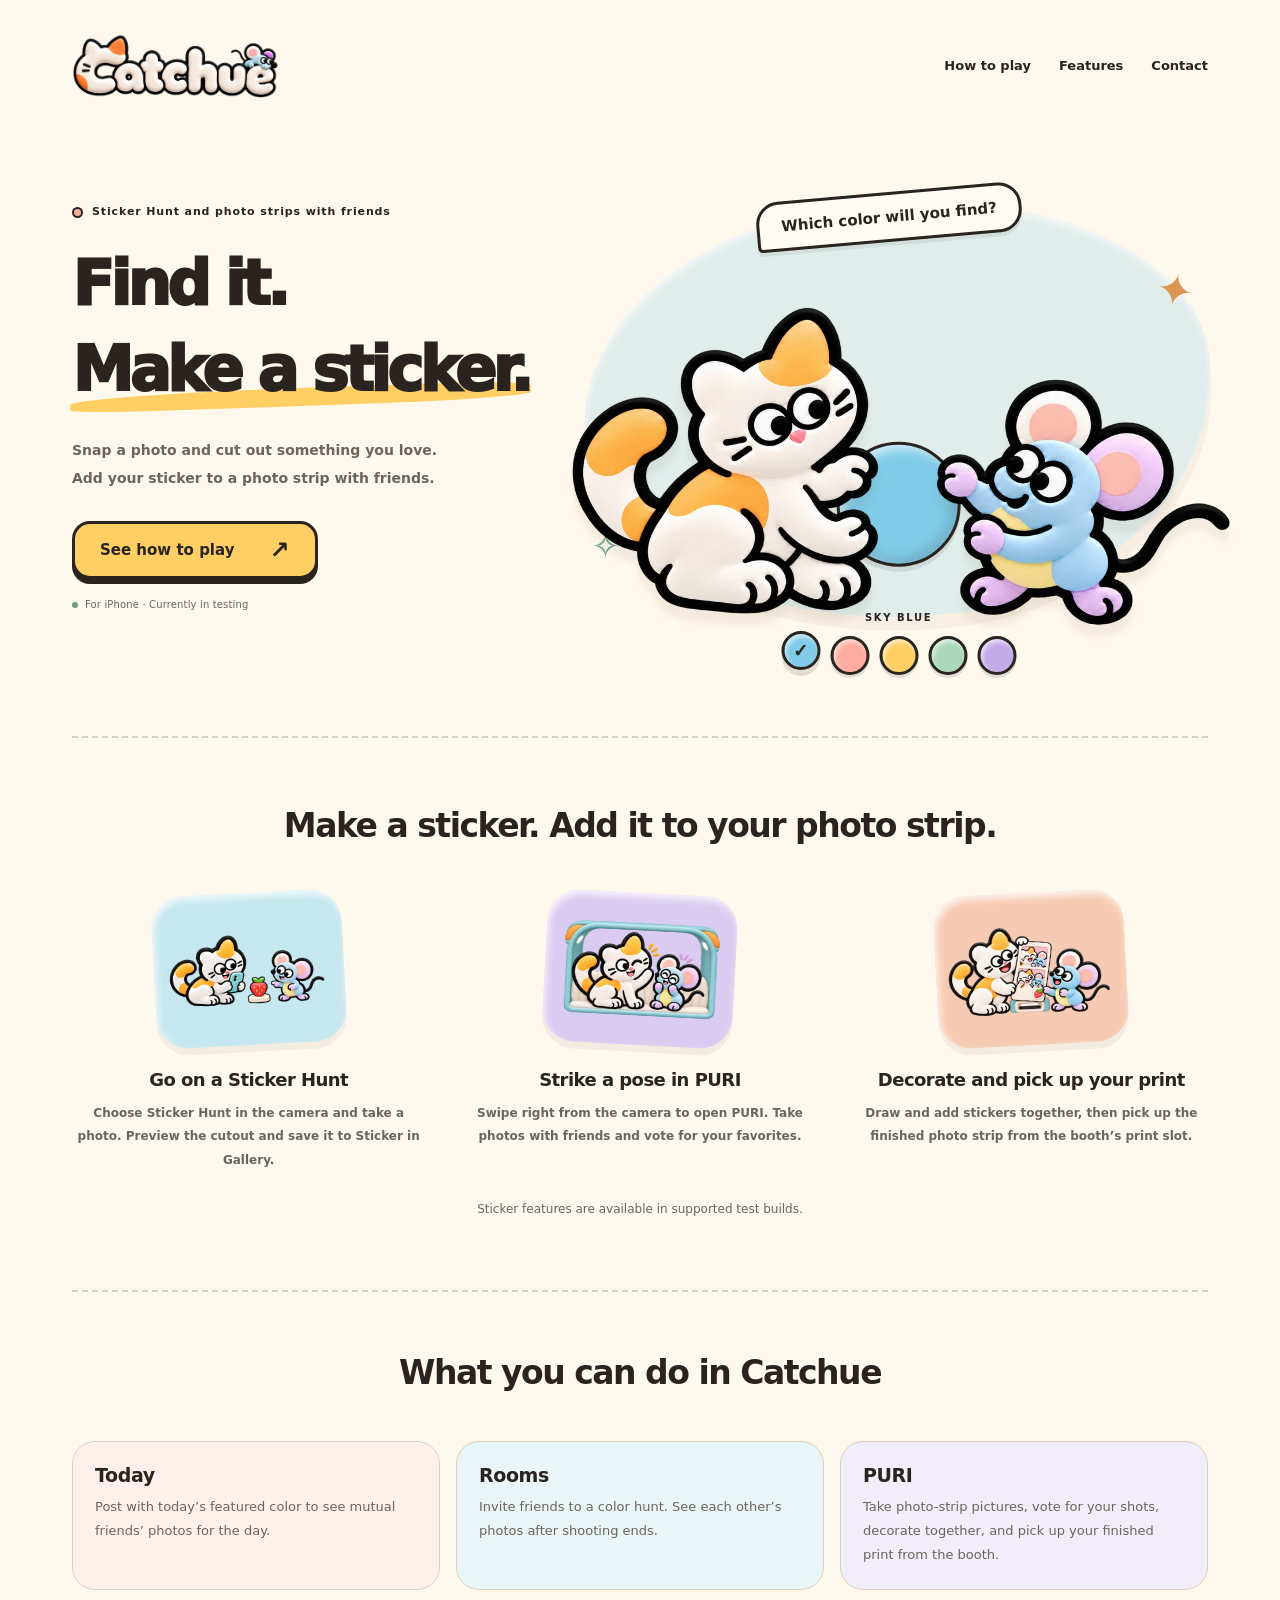
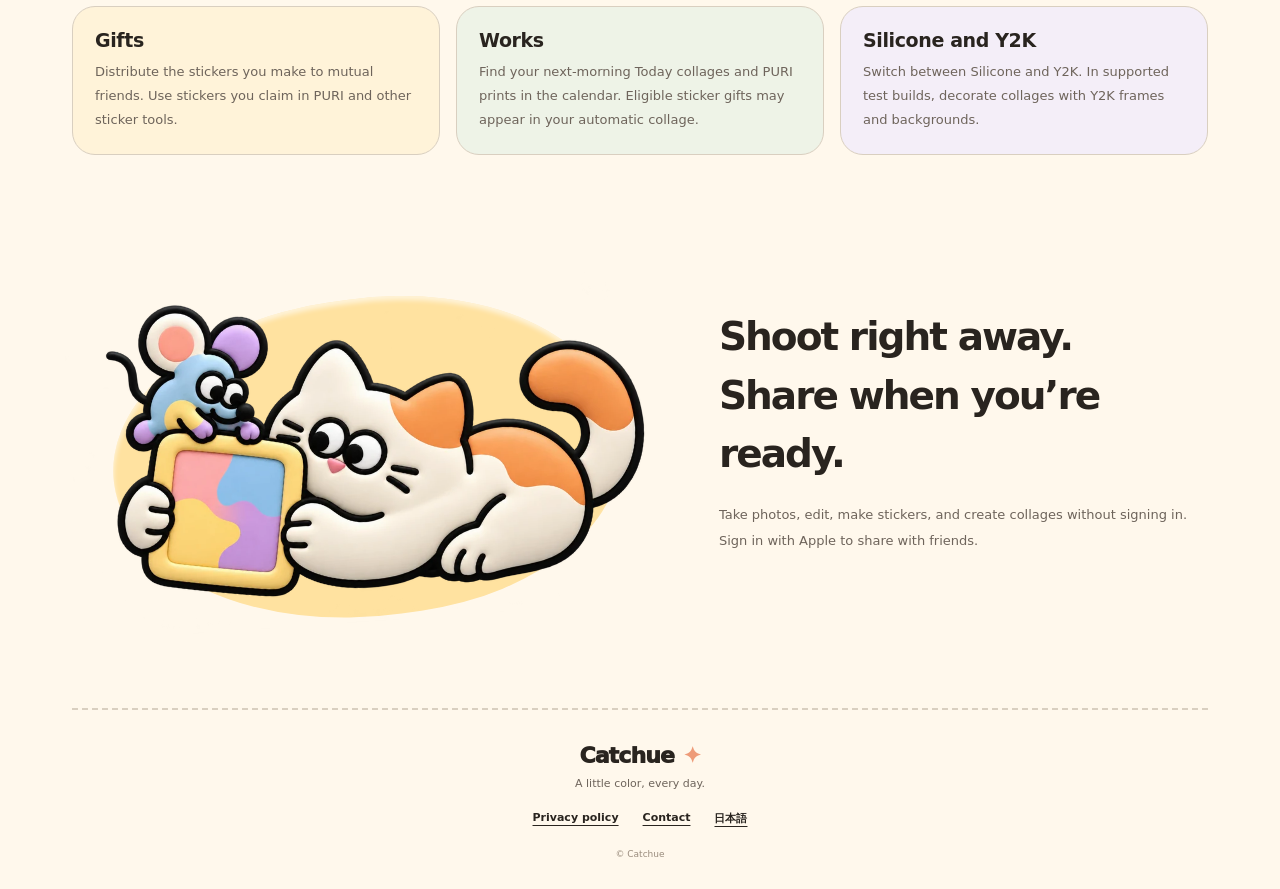
==== commit 3133628c: "公開サイトとプライバシーポリシーを現行仕様に更新" ====
--- a/index.html
+++ b/index.html
@@ -5,27 +5,27 @@
 <meta name="viewport" content="width=device-width, initial-scale=1">
 <meta name="theme-color" content="#fff8ec">
 <title>Catchue — 色で、世界とあそぼう。</title>
-<meta name="description" content="猫とネズミと、今日の色を探しに。撮って、色を整えて、コラージュに残すiPhoneカメラアプリ。">
+<meta name="description" content="見つけたものをステッカーに。友達とPURIでプリクラを撮ったり、今日の色を探してコラージュにしたりできるiPhoneアプリ。">
 <meta property="og:title" content="Catchue — 色で、世界とあそぼう。">
-<meta property="og:description" content="猫とネズミと、今日の色を探しに。">
+<meta property="og:description" content="ステッカーハントで見つけたものを切り抜いて、友達とプリクラに。色探しの写真はコラージュに。">
 <meta property="og:image" content="https://catchue-app.github.io/catchue/icon.png">
 <link rel="icon" href="icon.png">
-<link rel="stylesheet" href="style.css?v=pop1">
-<script src="home.js" defer></script>
+<link rel="stylesheet" href="style.css?v=20261119">
+<script src="home.js?v=20261119" defer></script>
 </head>
 <body class="home">
 <div class="site-wrap">
 <header class="site-header">
   <a class="brand" href="./" aria-label="Catchue ホーム"><img src="assets/catchue-logo.webp" width="960" height="357" alt="Catchue"></a>
-  <nav aria-label="メインナビゲーション"><a href="#how" data-i18n="navHow">あそびかた</a><a href="mailto:catchue.app@gmail.com" data-i18n="navContact">お問い合わせ</a></nav>
+  <nav aria-label="メインナビゲーション"><a href="#how" data-i18n="navHow">あそびかた</a><a href="#features" data-i18n="navFeatures">できること</a><a href="mailto:catchue.app@gmail.com" data-i18n="navContact">お問い合わせ</a></nav>
 </header>
 <main class="home-main">
   <section class="hero" aria-labelledby="hero-title">
     <div class="hero-copy">
-      <p class="eyebrow"><span class="tiny-dot"></span><span data-i18n="eyebrow">毎日に、ちいさな色あそび。</span></p>
-      <h1 id="hero-title" data-i18n="title">色で、<br>世界と<span class="play-word">あそぼう。</span></h1>
-      <p class="hero-description" data-i18n="description">猫とネズミと、今日の色を探しに。<br>いつもの景色が、ちょっとたのしくなるカメラ。</p>
-      <a class="button button-yellow" href="#how"><span data-i18n="discover">Catchueって？</span><span aria-hidden="true">↗</span></a>
+      <p class="eyebrow"><span class="tiny-dot"></span><span data-i18n="eyebrow">ステッカーハントと、みんなで作るプリクラ</span></p>
+      <h1 id="hero-title" data-i18n="title">見つけたら、<br><span class="play-word">ステッカーに。</span></h1>
+      <p class="hero-description" data-i18n="description">お気に入りを撮って切り抜こう。<br>作ったステッカーは、友達とのプリクラにも貼れます。</p>
+      <a class="button button-yellow" href="#how"><span data-i18n="discover">あそびかたを見る</span><span aria-hidden="true">↗</span></a>
       <p class="release-note"><span class="status-dot"></span><span data-i18n="release">iPhoneアプリ · ただいまテスト中</span></p>
     </div>
     <div class="hero-playground" aria-label="色を選んで、猫とネズミとあそぼう">
@@ -49,19 +49,43 @@
     </div>
   </section>
   <section class="how-section" id="how" aria-labelledby="how-title">
-    <div class="section-heading"><p class="eyebrow">A LITTLE COLOR, A LITTLE JOY.</p><h2 id="how-title" data-i18n="howTitle">見つけた色が、<br class="mobile-break">思い出になる。</h2></div>
+    <div class="section-heading"><h2 id="how-title" data-i18n="howTitle">ステッカーを作って、<br class="mobile-break">プリクラに貼ろう</h2></div>
     <div class="steps">
-      <article class="step"><div class="step-art art-blue" aria-hidden="true"><span class="step-number">01</span><svg viewBox="0 0 120 100"><path d="M23 27h17l9-11h23l9 11h16a10 10 0 0 1 10 10v45H13V37a10 10 0 0 1 10-10Z"/><circle cx="60" cy="56" r="23"/><circle cx="60" cy="56" r="12"/><path d="M88 39h6"/></svg></div><h3 data-i18n="step1Title">色を、見つける。</h3><p data-i18n="step1Text">空の青。花のピンク。<br>今日の色を、身近な景色から。</p></article>
-      <article class="step"><div class="step-art art-lilac" aria-hidden="true"><span class="step-number">02</span><svg viewBox="0 0 120 100"><path d="M29 22v59M60 22v59M91 22v59"/><rect x="19" y="36" width="20" height="16" rx="8"/><rect x="50" y="59" width="20" height="16" rx="8"/><rect x="81" y="27" width="20" height="16" rx="8"/></svg></div><h3 data-i18n="step2Title">好きな色に、整える。</h3><p data-i18n="step2Text">おまかせチューニングで、ワンタップ。<br>こだわりたい日は、じっくり編集も。</p></article>
-      <article class="step"><div class="step-art art-peach" aria-hidden="true"><span class="step-number">03</span><svg viewBox="0 0 120 100"><path d="M16 18h88v66H16zM53 18v66M53 51h51"/><path d="m24 65 10-13 11 13M66 39l9-9 13 12M66 72l9-10 14 10"/></svg></div><h3 data-i18n="step3Title">一日を、作品に。</h3><p data-i18n="step3Text">投稿した写真が、コラージュになって届く。<br>見つけた色を、Worksに残そう。</p></article>
+      <article class="step">
+        <div class="step-art art-blue"><img src="assets/catchue-sticker-hunt.webp" width="512" height="320" alt="" loading="lazy"></div>
+        <h3 data-i18n="step1Title">ステッカーハントで撮る</h3>
+        <p data-i18n="step1Text">カメラでステッカーハントを選び、気になるものを撮影。切り抜きを確認してGalleryの「Sticker」に保存します。</p>
+      </article>
+      <article class="step">
+        <div class="step-art art-lilac"><img src="assets/catchue-puri-pose.webp" width="512" height="320" alt="" loading="lazy"></div>
+        <h3 data-i18n="step2Title">PURIで一緒に撮る</h3>
+        <p data-i18n="step2Text">カメラ画面を右にスワイプしてPURIへ。友達とポーズを決めて撮影し、使う写真を投票で選びます。</p>
+      </article>
+      <article class="step">
+        <div class="step-art art-peach"><img src="assets/catchue-puri-print.webp" width="512" height="320" alt="" loading="lazy"></div>
+        <h3 data-i18n="step3Title">貼って、印刷口から受け取る</h3>
+        <p data-i18n="step3Text">落書きやステッカーで一緒に飾り、印刷口から完成したプリクラを受け取ります。</p>
+      </article>
+    </div>
+    <p class="availability-note" data-i18n="availability">ステッカー機能は対応するテスト版で使えます。</p>
+  </section>
+  <section class="feature-section" id="features" aria-labelledby="features-title">
+    <div class="section-heading"><h2 id="features-title" data-i18n="featuresTitle">Catchueでできること</h2></div>
+    <div class="feature-grid">
+      <article class="feature-card feature-today"><h3>Today</h3><p data-i18n="todayDetail">今日の配信色で投稿すると、相互フレンドの今日の写真が見られます。</p></article>
+      <article class="feature-card feature-rooms"><h3>Rooms</h3><p data-i18n="roomsDetail">友達を招待して色探し。撮影が終わると、メンバー同士で写真を見られます。</p></article>
+      <article class="feature-card feature-puri"><h3>PURI</h3><p data-i18n="puriDetail">プリクラを撮って、使う写真を投票で選び、一緒に落書き。印刷口から完成作品を取り出せます。</p></article>
+      <article class="feature-card feature-gifts"><h3>Gifts</h3><p data-i18n="giftsDetail">作ったステッカーを相互フレンドに配布。受け取ったステッカーはPURIなどで使えます。</p></article>
+      <article class="feature-card feature-works"><h3>Works</h3><p data-i18n="worksDetail">翌朝に届くTodayの自動コラージュや、PURIの作品をカレンダーで振り返れます。自動コラージュには対象のギフトが入ることも。</p></article>
+      <article class="feature-card feature-skins"><h3 data-i18n="skinsTitle">シリコンとY2K</h3><p data-i18n="skinsDetail">アプリの見た目を切り替えられます。対応するテスト版では、Y2Kの枠や背景素材でコラージュを飾れます。</p></article>
     </div>
   </section>
   <section class="together" aria-labelledby="together-title">
     <div class="keepsake-art"><div class="keepsake-disc" aria-hidden="true"></div><img src="assets/catchue-keepsake.webp" width="960" height="585" alt="猫とネズミが、色とりどりの作品を大切に持っています。" loading="lazy" data-alt="keepsakeAlt"></div>
-    <div class="together-copy"><p class="eyebrow">YOUR COLORS. OUR LITTLE ADVENTURE.</p><h2 id="together-title" data-i18n="togetherTitle">ひとりでも。<br>友達とでも。</h2><p data-i18n="togetherText">自分だけの色を集めたり、<br>限定ルームで、友達と同じ色を追いかけたり。<br>それぞれの目線が、ひとつの作品に。</p><span class="soft-tag" data-i18n="tag">猫とネズミも、いっしょです。</span></div>
+    <div class="together-copy"><h2 id="together-title" data-i18n="togetherTitle">撮影はすぐに。<br>共有はあとから。</h2><p data-i18n="togetherText">撮影・編集・ステッカー作り・手動コラージュはサインイン不要です。<br>友達と共有するにはAppleでサインインします。</p></div>
   </section>
 </main>
-<footer class="site-footer"><a class="footer-brand" href="./">Catchue<span aria-hidden="true">✦</span></a><p data-i18n="footerNote">いつもの毎日に、好きな色を。</p><div class="footer-links"><a href="privacy/" data-i18n="privacy">プライバシーポリシー</a><a href="mailto:catchue.app@gmail.com" data-i18n="navContact">お問い合わせ</a><a href="?lang=en" id="language-link" lang="en">English</a></div><small>© Catchue</small></footer>
+<footer class="site-footer"><a class="footer-brand" href="./">Catchue<span aria-hidden="true">✦</span></a><p data-i18n="footerNote">いつもの毎日に、好きな色を。</p><div class="footer-links"><a href="privacy/?lang=ja" data-i18n="privacy">プライバシーポリシー</a><a href="mailto:catchue.app@gmail.com" data-i18n="navContact">お問い合わせ</a><a href="?lang=en" id="language-link" lang="en">English</a></div><small>© Catchue</small></footer>
 </div>
 </body>
 </html>
--- a/style.css
+++ b/style.css
@@ -1,9 +1,64 @@
 /* Catchue: warm silicone, candy colors, and the app's own cat and mouse. */
 :root{color-scheme:light;--bg:#fff8ec;--ink:#29241f;--sub:#6e645b;--paper:#fffcf5;--accent:#f49380;--play-color:#80cbe8;--line:3px solid var(--ink);--shade:#ded4c5;--light:#fff}
-*{box-sizing:border-box}html{scroll-behavior:smooth;scroll-padding-top:30px}body{margin:0;background:var(--bg);color:var(--ink);font-family:ui-rounded,"Hiragino Maru Gothic ProN","Hiragino Sans",system-ui,sans-serif;-webkit-font-smoothing:antialiased}a{color:inherit}button,a{-webkit-tap-highlight-color:transparent}button{font:inherit}a:focus-visible,button:focus-visible{outline:3px solid #256ac0;outline-offset:6px}img{display:block;max-width:100%;height:auto}::selection{background:#ffdd7f;color:#29241f}.site-wrap{max-width:1240px;margin:auto;padding:0 52px}.site-header{display:flex;align-items:center;justify-content:space-between;gap:24px;padding:27px 0 8px}.brand{display:block;width:206px;flex-shrink:0}.brand img{width:100%;height:auto}.site-header nav{display:flex;gap:28px;font-size:13px;font-weight:800}.site-header nav a{text-decoration:none;text-underline-offset:6px}.site-header nav a:hover{text-decoration:underline}.home-main{max-width:none;padding:0;margin:0}.hero{display:grid;grid-template-columns:.95fr 1.15fr;align-items:center;gap:6px;min-height:624px;padding:16px 0 34px}.hero-copy{position:relative;z-index:2;padding-bottom:16px}.eyebrow{display:flex;align-items:center;gap:9px;font-size:11px;letter-spacing:.08em;font-weight:850;line-height:1.7;margin:0 0 19px}.tiny-dot{width:11px;height:11px;border:2px solid var(--ink);border-radius:50%;background:#f7ad9a}.hero h1{font-size:clamp(42px,4.8vw,64px);font-weight:950;letter-spacing:-.065em;line-height:1.4;margin:0 0 23px;white-space:nowrap}.play-word{position:relative;display:inline-block;isolation:isolate}.play-word:after{content:"";position:absolute;z-index:-1;height:21%;inset:auto -2px 8%;background:#ffcf63;border-radius:50% 25% 35% 20%;transform:rotate(-2deg)}.hero-description{font-size:14px;line-height:2.05;font-weight:650;margin:0 0 28px;color:var(--sub)}.button{display:inline-flex;align-items:center;justify-content:space-between;gap:35px;min-height:54px;padding:14px 25px;border:var(--line);border-radius:18px;text-decoration:none;font-size:15px;font-weight:850;box-shadow:0 5px 0 var(--ink);transition:transform .14s ease,box-shadow .14s ease}.button-yellow{background:#ffcf63}.button:hover{transform:translateY(-2px);box-shadow:0 7px 0 var(--ink)}.button:active{transform:translateY(4px) scale(.97);box-shadow:0 1px 0 var(--ink)}.button span[aria-hidden]{font-size:24px;line-height:1}.release-note{display:flex;align-items:center;gap:7px;font-size:10px;letter-spacing:.015em;color:var(--sub);margin:20px 0 0}.status-dot{width:6px;height:6px;background:#729c77;border-radius:100%}.hero-playground{position:relative;isolation:isolate;min-width:0;height:520px;display:flex;align-items:center;justify-content:center}.scene-disc{position:absolute;inset:46px -5px 57px;background:color-mix(in srgb,var(--play-color) 24%,#fff8ec);border-radius:47% 53% 45% 55% / 49% 45% 55% 51%;box-shadow:inset 0 5px 7px #fff9,0 14px 0 #e7dccb55;transform:rotate(-6deg);transition:background .25s}.friends-art{position:relative;width:112%;min-width:112%;margin-top:38px;z-index:2}.friends-art>img{position:relative;z-index:2;width:100%;filter:drop-shadow(0 12px 3px #59422212)}.color-orb{position:absolute;width:18%;aspect-ratio:1;border:3px solid var(--ink);border-radius:50%;background:var(--play-color);left:50%;top:66.7%;transform:translate(-50%,-50%);box-shadow:inset 5px 5px 10px #fff9,inset -5px -6px 10px #20202025,0 5px 0 #29241f1a;transition:background .2s;z-index:1}.speech{position:absolute;z-index:3;top:37px;left:27%;padding:13px 22px;border:var(--line);background:var(--paper);border-radius:23px 23px 23px 5px;box-shadow:0 4px 0 #29241f13;transform:rotate(-5deg);font-size:15px;font-weight:850;white-space:nowrap}.scene-spark{position:absolute;font-size:45px;line-height:1}.spark-one{top:113px;right:14px;color:#dd9652;transform:rotate(12deg)}.spark-two{bottom:112px;left:2px;font-size:34px;color:#72a98d}.color-picker{position:absolute;z-index:4;bottom:0;left:50%;transform:translateX(-50%);text-align:center}.color-name{font-size:10px;letter-spacing:.16em;font-weight:850;margin-bottom:13px;white-space:nowrap}.swatches{display:flex;gap:10px}.color-choice{width:39px;height:39px;min-width:39px;border:var(--line);border-radius:50%;background:var(--swatch);cursor:pointer;box-shadow:inset 2px 3px 4px #fff9,0 3px 0 #29241f20;transition:transform .14s,box-shadow .14s;display:grid;place-items:center;padding:0;color:var(--ink)}.color-choice span{visibility:hidden;font-size:18px;font-weight:950}.color-choice[aria-pressed=true]{transform:translateY(-5px);box-shadow:inset 2px 3px 4px #fff9,0 6px 0 #29241f20}.color-choice[aria-pressed=true] span{visibility:visible}.color-choice:active{transform:translateY(2px) scale(.9);box-shadow:inset 2px 3px 4px #29241f25,0 1px 0 #29241f20}.how-section{padding:63px 0 71px;border-top:2px dashed #d9cfc0;scroll-margin-top:15px}.section-heading{text-align:center;margin-bottom:43px}.section-heading .eyebrow{justify-content:center;font-size:10px;margin-bottom:12px}.section-heading h2{font-size:33px;letter-spacing:-.045em;line-height:1.5;margin:0;font-weight:900}.mobile-break{display:none}.steps{display:grid;grid-template-columns:repeat(3,1fr);gap:38px}.step{min-width:0;text-align:center}.step-art{height:152px;width:190px;position:relative;display:grid;place-items:center;margin:0 auto 24px;border-radius:32px;box-shadow:inset 2px 4px 7px #fffc,0 7px 0 #29241f0d;transform:rotate(-3deg)}.step:nth-child(2) .step-art{transform:rotate(3deg)}.step-art svg{height:100px;width:120px;fill:var(--paper);stroke:var(--ink);stroke-width:4;stroke-linejoin:round;stroke-linecap:round}.step-art circle:nth-of-type(2){fill:var(--play-color)}.art-blue{background:#c6e7ef}.art-lilac{background:#daccf0}.art-peach{background:#f7cbb3}.step-number{position:absolute;left:-12px;top:-10px;background:var(--paper);border:var(--line);border-radius:50%;width:36px;height:36px;display:grid;place-items:center;font-size:12px;font-weight:900;transform:rotate(3deg)}.step h3{font-size:18px;font-weight:900;letter-spacing:-.03em;margin:0 0 12px}.step p{color:var(--sub);font-size:12px;line-height:1.95;margin:0;font-weight:550}.together{display:grid;grid-template-columns:1.2fr 1fr;align-items:center;gap:60px;padding:42px 0 87px}.keepsake-art{position:relative;isolation:isolate}.keepsake-disc{position:absolute;z-index:-1;inset:10% 7% 1%;background:#ffe2a0;border-radius:49% 51% 45% 55%;transform:rotate(-8deg);box-shadow:inset 0 4px 5px #fff9}.keepsake-art img{width:100%;transform:rotate(-4deg)}.together-copy .eyebrow{font-size:9px;margin-bottom:16px}.together h2{font-size:39px;font-weight:900;letter-spacing:-.05em;line-height:1.5;margin:0 0 18px}.together-copy>p:not(.eyebrow){font-size:13px;color:var(--sub);line-height:2.05;margin:0 0 21px}.soft-tag{display:inline-block;font-size:11px;font-weight:750;padding:9px 14px;background:#d6e9d7;border-radius:9px;transform:rotate(-2deg)}.site-footer{border-top:2px dashed #d9cfc0;padding:33px 0 30px;text-align:center}.footer-brand{display:inline-flex;gap:9px;align-items:center;font-size:22px;font-weight:950;text-decoration:none;letter-spacing:-.04em}.footer-brand span{color:#ee9b78;font-size:22px}.site-footer>p{font-size:11px;color:var(--sub);margin:9px 0 21px}.footer-links{display:flex;justify-content:center;gap:24px;font-size:11px;font-weight:650;flex-wrap:wrap}.footer-links a{text-underline-offset:4px}.site-footer small{display:block;color:#9a8c7d;font-size:9px;margin-top:23px}
+*{box-sizing:border-box}html{scroll-behavior:smooth;scroll-padding-top:30px}body{margin:0;background:var(--bg);color:var(--ink);font-family:ui-rounded,"Hiragino Maru Gothic ProN","Hiragino Sans",system-ui,sans-serif;-webkit-font-smoothing:antialiased}a{color:inherit}button,a{-webkit-tap-highlight-color:transparent}button{font:inherit}a:focus-visible,button:focus-visible{outline:3px solid #256ac0;outline-offset:6px}img{display:block;max-width:100%;height:auto}::selection{background:#ffdd7f;color:#29241f}.site-wrap{max-width:1240px;margin:auto;padding:0 52px}.site-header{display:flex;align-items:center;justify-content:space-between;gap:24px;padding:27px 0 8px}.brand{display:block;width:206px;flex-shrink:0}.brand img{width:100%;height:auto}.site-header nav{display:flex;gap:28px;font-size:13px;font-weight:800}.site-header nav a{text-decoration:none;text-underline-offset:6px}.site-header nav a:hover{text-decoration:underline}.home-main{max-width:none;padding:0;margin:0}.hero{display:grid;grid-template-columns:.95fr 1.15fr;align-items:center;gap:6px;min-height:624px;padding:16px 0 34px}.hero-copy{position:relative;z-index:2;padding-bottom:16px}.eyebrow{display:flex;align-items:center;gap:9px;font-size:11px;letter-spacing:.08em;font-weight:850;line-height:1.7;margin:0 0 19px}.tiny-dot{width:11px;height:11px;border:2px solid var(--ink);border-radius:50%;background:#f7ad9a}.hero h1{font-size:clamp(42px,4.8vw,64px);font-weight:950;letter-spacing:-.065em;line-height:1.4;margin:0 0 23px;white-space:nowrap}.play-word{position:relative;display:inline-block;isolation:isolate}.play-word:after{content:"";position:absolute;z-index:-1;height:21%;inset:auto -2px 8%;background:#ffcf63;border-radius:50% 25% 35% 20%;transform:rotate(-2deg)}.hero-description{font-size:14px;line-height:2.05;font-weight:650;margin:0 0 28px;color:var(--sub)}.button{display:inline-flex;align-items:center;justify-content:space-between;gap:35px;min-height:54px;padding:14px 25px;border:var(--line);border-radius:18px;text-decoration:none;font-size:15px;font-weight:850;box-shadow:0 5px 0 var(--ink);transition:transform .14s ease,box-shadow .14s ease}.button-yellow{background:#ffcf63}.button:hover{transform:translateY(-2px);box-shadow:0 7px 0 var(--ink)}.button:active{transform:translateY(4px) scale(.97);box-shadow:0 1px 0 var(--ink)}.button span[aria-hidden]{font-size:24px;line-height:1}.release-note{display:flex;align-items:center;gap:7px;font-size:10px;letter-spacing:.015em;color:var(--sub);margin:20px 0 0}.status-dot{width:6px;height:6px;background:#729c77;border-radius:100%}.hero-playground{position:relative;isolation:isolate;min-width:0;height:520px;display:flex;align-items:center;justify-content:center}.scene-disc{position:absolute;inset:46px -5px 57px;background:color-mix(in srgb,var(--play-color) 24%,#fff8ec);border-radius:47% 53% 45% 55% / 49% 45% 55% 51%;box-shadow:inset 0 5px 7px #fff9,0 14px 0 #e7dccb55;transform:rotate(-6deg);transition:background .25s}.friends-art{position:relative;width:112%;min-width:112%;margin-top:38px;z-index:2}.friends-art>img{position:relative;z-index:2;width:100%;filter:drop-shadow(0 12px 3px #59422212)}.color-orb{position:absolute;width:18%;aspect-ratio:1;border:3px solid var(--ink);border-radius:50%;background:var(--play-color);left:50%;top:66.7%;transform:translate(-50%,-50%);box-shadow:inset 5px 5px 10px #fff9,inset -5px -6px 10px #20202025,0 5px 0 #29241f1a;transition:background .2s;z-index:1}.speech{position:absolute;z-index:3;top:37px;left:27%;padding:13px 22px;border:var(--line);background:var(--paper);border-radius:23px 23px 23px 5px;box-shadow:0 4px 0 #29241f13;transform:rotate(-5deg);font-size:15px;font-weight:850;white-space:nowrap}.scene-spark{position:absolute;font-size:45px;line-height:1}.spark-one{top:113px;right:14px;color:#dd9652;transform:rotate(12deg)}.spark-two{bottom:112px;left:2px;font-size:34px;color:#72a98d}.color-picker{position:absolute;z-index:4;bottom:0;left:50%;transform:translateX(-50%);text-align:center}.color-name{font-size:10px;letter-spacing:.16em;font-weight:850;margin-bottom:13px;white-space:nowrap}.swatches{display:flex;gap:10px}.color-choice{width:39px;height:39px;min-width:39px;border:var(--line);border-radius:50%;background:var(--swatch);cursor:pointer;box-shadow:inset 2px 3px 4px #fff9,0 3px 0 #29241f20;transition:transform .14s,box-shadow .14s;display:grid;place-items:center;padding:0;color:var(--ink)}.color-choice span{visibility:hidden;font-size:18px;font-weight:950}.color-choice[aria-pressed=true]{transform:translateY(-5px);box-shadow:inset 2px 3px 4px #fff9,0 6px 0 #29241f20}.color-choice[aria-pressed=true] span{visibility:visible}.color-choice:active{transform:translateY(2px) scale(.9);box-shadow:inset 2px 3px 4px #29241f25,0 1px 0 #29241f20}.how-section{padding:63px 0 71px;border-top:2px dashed #d9cfc0;scroll-margin-top:15px}.section-heading{text-align:center;margin-bottom:43px}.section-heading .eyebrow{justify-content:center;font-size:10px;margin-bottom:12px}.section-heading h2{font-size:33px;letter-spacing:-.045em;line-height:1.5;margin:0;font-weight:900}.mobile-break{display:none}.steps{display:grid;grid-template-columns:repeat(3,1fr);gap:38px}.step{min-width:0;text-align:center}.step-art{height:152px;width:190px;position:relative;display:grid;place-items:center;margin:0 auto 24px;border-radius:32px;box-shadow:inset 2px 4px 7px #fffc,0 7px 0 #29241f0d;transform:rotate(-3deg)}.step:nth-child(2) .step-art{transform:rotate(3deg)}.art-blue{background:#c6e7ef}.art-lilac{background:#daccf0}.art-peach{background:#f7cbb3}.step h3{font-size:18px;font-weight:900;letter-spacing:-.03em;margin:0 0 12px}.step p{color:var(--sub);font-size:12px;line-height:1.95;margin:0;font-weight:550}.together{display:grid;grid-template-columns:1.2fr 1fr;align-items:center;gap:60px;padding:42px 0 87px}.keepsake-art{position:relative;isolation:isolate}.keepsake-disc{position:absolute;z-index:-1;inset:10% 7% 1%;background:#ffe2a0;border-radius:49% 51% 45% 55%;transform:rotate(-8deg);box-shadow:inset 0 4px 5px #fff9}.keepsake-art img{width:100%;transform:rotate(-4deg)}.together-copy .eyebrow{font-size:9px;margin-bottom:16px}.together h2{font-size:39px;font-weight:900;letter-spacing:-.05em;line-height:1.5;margin:0 0 18px}.together-copy>p:not(.eyebrow){font-size:13px;color:var(--sub);line-height:2.05;margin:0 0 21px}.soft-tag{display:inline-block;font-size:11px;font-weight:750;padding:9px 14px;background:#d6e9d7;border-radius:9px;transform:rotate(-2deg)}.site-footer{border-top:2px dashed #d9cfc0;padding:33px 0 30px;text-align:center}.footer-brand{display:inline-flex;gap:9px;align-items:center;font-size:22px;font-weight:950;text-decoration:none;letter-spacing:-.04em}.footer-brand span{color:#ee9b78;font-size:22px}.site-footer>p{font-size:11px;color:var(--sub);margin:9px 0 21px}.footer-links{display:flex;justify-content:center;gap:24px;font-size:11px;font-weight:650;flex-wrap:wrap}.footer-links a{text-underline-offset:4px}.site-footer small{display:block;color:#9a8c7d;font-size:9px;margin-top:23px}
 /* Documents and older invitation links share the same warm, readable identity. */
 .blobs{display:none}body:not(.home) main{max-width:850px;margin:0 auto;padding:28px 24px 45px}body:not(.home) .brand{width:210px;margin:0 auto 28px}body:not(.home) .brand small{display:none}.card{background:var(--paper);border:var(--line);border-radius:26px;padding:32px;text-align:center;box-shadow:0 7px 0 #e5d9c9}article.card{text-align:left;max-width:760px;margin:auto}article h1{font-size:29px;letter-spacing:-.04em;margin:0 0 12px}article h2{font-size:17px;line-height:1.6;margin:29px 0 10px}article p,article li{font-size:14px;line-height:1.95;color:#594f46;overflow-wrap:anywhere}article a{text-underline-offset:4px}.swatch{width:100px;height:100px;margin:8px auto 22px;border:var(--line);border-radius:50%;background:var(--accent);box-shadow:inset 5px 5px 12px #fff8,inset -5px -5px 10px #29241f1c,0 5px 0 #29241f15}.color{font-size:38px;font-weight:900;margin:0}.jp{font-size:15px;font-weight:800;line-height:1.7}.note{font-size:13px;color:var(--sub);line-height:1.9;margin:16px 0}.meta{display:flex;justify-content:center;gap:12px;flex-wrap:wrap;margin:18px 0}.chip{background:#f7e2b4;border:2px solid var(--ink);border-radius:12px;padding:8px 12px;font-size:13px;font-weight:750}.timer{font-size:38px;font-weight:900;font-variant-numeric:tabular-nums;margin:12px 0}.btn{display:block;border:var(--line);border-radius:15px;background:var(--accent);padding:14px 18px;margin-top:15px;text-align:center;font-weight:850;font-size:15px;color:var(--ink);text-decoration:none;box-shadow:0 4px 0 var(--ink);transition:transform .14s,box-shadow .14s}.btn:active{transform:translateY(3px) scale(.98);box-shadow:0 1px 0 var(--ink)}.btn.sub{background:#ffdf94}.btn[aria-disabled=true]{pointer-events:none;opacity:.6;box-shadow:none}body:not(.home) footer{text-align:center;font-size:12px;color:var(--sub);margin-top:30px}#legacyNote{margin:0 auto 24px;text-align:center;max-width:540px}section.card[hidden]{display:none}
 @media(min-width:1500px){.hero{min-height:660px}}@media(max-width:1000px){.site-wrap{padding:0 32px}.hero{grid-template-columns:1fr 1.05fr;min-height:570px}.hero h1{font-size:48px}.hero-description{font-size:12px}.hero-playground{height:475px}.speech{top:53px;font-size:13px;left:23%}.friends-art{margin-top:24px}.steps{gap:20px}.step-art{width:170px;height:138px}.step p{font-size:11px}.together{gap:25px}.together h2{font-size:34px}}
-@media(max-width:700px){.site-wrap{padding:0 22px}.site-header{padding-top:18px;gap:10px}.brand{width:158px}.site-header nav{gap:15px;font-size:10px}.site-header nav a:last-child{display:none}.hero{grid-template-columns:1fr;gap:0;padding:28px 0 38px;min-height:0}.hero-copy{padding-bottom:0;text-align:center}.eyebrow{justify-content:center;font-size:10px;margin-bottom:12px}.hero h1{font-size:clamp(39px,9.5vw,57px);line-height:1.3;letter-spacing:-.06em;margin-bottom:15px}.hero h1 br{display:block}.hero-description{font-size:12px;line-height:1.9;margin-bottom:20px}.hero-copy .button{min-height:46px;padding:10px 21px;font-size:12px;border-radius:14px;gap:27px}.release-note{justify-content:center;font-size:9px;margin-top:16px}.hero-playground{height:355px;max-width:460px;width:100%;margin:12px auto 0}.scene-disc{inset:34px 7px 48px}.friends-art{width:106%;min-width:106%;margin-top:8px}.speech{top:10px;left:27%;font-size:11px;padding:9px 14px;border-width:2.5px}.spark-one{top:69px;right:8px;font-size:30px}.spark-two{bottom:78px;font-size:24px;left:0}.color-orb{border-width:2.5px}.color-picker{bottom:0}.color-name{font-size:9px;margin-bottom:10px}.color-choice{width:35px;height:35px;min-width:35px;border-width:2.5px}.swatches{gap:11px}.how-section{padding:41px 0 39px}.section-heading{margin-bottom:33px}.section-heading .eyebrow{font-size:8px}.section-heading h2{font-size:27px}.steps{grid-template-columns:1fr;gap:29px;max-width:420px;margin:auto}.step{display:grid;grid-template-columns:112px 1fr;grid-template-rows:auto auto;text-align:left;column-gap:23px;align-items:center}.step-art{grid-row:1/3;width:106px;height:99px;margin:0}.step-art svg{width:85px;height:75px;stroke-width:4.5}.step-number{width:28px;height:28px;font-size:10px;border-width:2px;left:-6px;top:-6px}.step h3{font-size:15px;margin:0 0 6px;align-self:end}.step p{font-size:10.5px;line-height:1.8;align-self:start}.together{grid-template-columns:1fr;gap:23px;padding:25px 0 47px;text-align:center}.keepsake-art{max-width:380px;margin:0 auto;width:95%}.together-copy .eyebrow{font-size:8px;margin-bottom:10px}.together h2{font-size:30px;line-height:1.4;margin-bottom:15px}.together h2 br{display:block}.together-copy>p:not(.eyebrow){font-size:12px;margin-bottom:17px}.soft-tag{font-size:10px}.site-footer{padding-top:26px}.footer-links{font-size:10px;gap:18px}.site-footer>p{font-size:10px}body:not(.home) main{padding:18px 17px 30px}body:not(.home) .brand{width:175px;margin-bottom:22px}article.card{padding:25px 21px;border-width:2px;border-radius:21px}article h1{font-size:24px}article h2{font-size:16px}article p,article li{font-size:13px}.card{padding:24px 20px}.mobile-break{display:initial}}
+@media(max-width:700px){.site-wrap{padding:0 22px}.site-header{padding-top:18px;gap:10px}.brand{width:158px}.site-header nav{gap:15px;font-size:10px}.site-header nav a:last-child{display:none}.hero{grid-template-columns:1fr;gap:0;padding:28px 0 38px;min-height:0}.hero-copy{padding-bottom:0;text-align:center}.eyebrow{justify-content:center;font-size:10px;margin-bottom:12px}.hero h1{font-size:clamp(39px,9.5vw,57px);line-height:1.3;letter-spacing:-.06em;margin-bottom:15px}.hero h1 br{display:block}.hero-description{font-size:12px;line-height:1.9;margin-bottom:20px}.hero-copy .button{min-height:46px;padding:10px 21px;font-size:12px;border-radius:14px;gap:27px}.release-note{justify-content:center;font-size:9px;margin-top:16px}.hero-playground{height:355px;max-width:460px;width:100%;margin:12px auto 0}.scene-disc{inset:34px 7px 48px}.friends-art{width:106%;min-width:106%;margin-top:8px}.speech{top:10px;left:27%;font-size:11px;padding:9px 14px;border-width:2.5px}.spark-one{top:69px;right:8px;font-size:30px}.spark-two{bottom:78px;font-size:24px;left:0}.color-orb{border-width:2.5px}.color-picker{bottom:0}.color-name{font-size:9px;margin-bottom:10px}.color-choice{width:35px;height:35px;min-width:35px;border-width:2.5px}.swatches{gap:11px}.how-section{padding:41px 0 39px}.section-heading{margin-bottom:33px}.section-heading .eyebrow{font-size:8px}.section-heading h2{font-size:27px}.steps{grid-template-columns:1fr;gap:29px;max-width:420px;margin:auto}.step{display:grid;grid-template-columns:112px 1fr;grid-template-rows:auto auto;text-align:left;column-gap:23px;align-items:center}.step-art{grid-row:1/3;width:106px;height:99px;margin:0}.step h3{font-size:15px;margin:0 0 6px;align-self:end}.step p{font-size:10.5px;line-height:1.8;align-self:start}.together{grid-template-columns:1fr;gap:23px;padding:25px 0 47px;text-align:center}.keepsake-art{max-width:380px;margin:0 auto;width:95%}.together-copy .eyebrow{font-size:8px;margin-bottom:10px}.together h2{font-size:30px;line-height:1.4;margin-bottom:15px}.together h2 br{display:block}.together-copy>p:not(.eyebrow){font-size:12px;margin-bottom:17px}.soft-tag{font-size:10px}.site-footer{padding-top:26px}.footer-links{font-size:10px;gap:18px}.site-footer>p{font-size:10px}body:not(.home) main{padding:18px 17px 30px}body:not(.home) .brand{width:175px;margin-bottom:22px}article.card{padding:25px 21px;border-width:2px;border-radius:21px}article h1{font-size:24px}article h2{font-size:16px}article p,article li{font-size:13px}.card{padding:24px 20px}.mobile-break{display:initial}}
 @media(max-width:370px){.site-wrap{padding:0 18px}.hero h1{font-size:35px}.hero-playground{height:320px}.speech{top:13px}.friends-art{margin-top:20px}.step{grid-template-columns:95px 1fr;column-gap:18px}.step-art{width:90px;height:90px}.step h3{font-size:14px}.step p{font-size:10px}.together h2{font-size:27px}}
 @media(prefers-reduced-motion:reduce){html{scroll-behavior:auto}*,*:before,*:after{transition:none!important;animation:none!important}}
+
+.feature-section {
+  padding: 56px 0 66px;
+  border-top: 2px dashed #d9cfc0;
+}
+.feature-grid {
+  display: grid;
+  grid-template-columns: repeat(3, minmax(0, 1fr));
+  gap: 16px;
+}
+.feature-card {
+  padding: 22px;
+  border: 1px solid #d9cfc0;
+  border-radius: 23px;
+  background: var(--paper);
+}
+.feature-card h3 {
+  margin: 0 0 9px;
+  font-size: 19px;
+  letter-spacing: -.02em;
+}
+.feature-card p {
+  margin: 0;
+  color: var(--sub);
+  font-size: 13px;
+  line-height: 1.85;
+}
+.feature-today { background: #fff0ec; }
+.feature-rooms { background: #e9f5f6; }
+.feature-puri { background: #f1edf9; }
+.feature-gifts { background: #fff3d9; }
+.feature-works { background: #eef3e7; }
+.feature-skins { background: #f4eef8; }
+@media (max-width: 850px) {
+  .feature-grid { grid-template-columns: repeat(2, minmax(0, 1fr)); }
+}
+@media (max-width: 480px) {
+  .feature-section { padding: 38px 0 45px; }
+  .feature-grid { grid-template-columns: 1fr; gap: 10px; }
+  .feature-card { padding: 16px 18px; }
+  .site-header nav { gap: 12px; }
+}
+
+.step-art img {
+  width: 100%;
+  padding: 8px;
+}
+
+.availability-note {
+  text-align: center;
+  color: var(--sub);
+  font-size: 12px;
+  line-height: 1.6;
+  margin: 28px 0 0;
+}
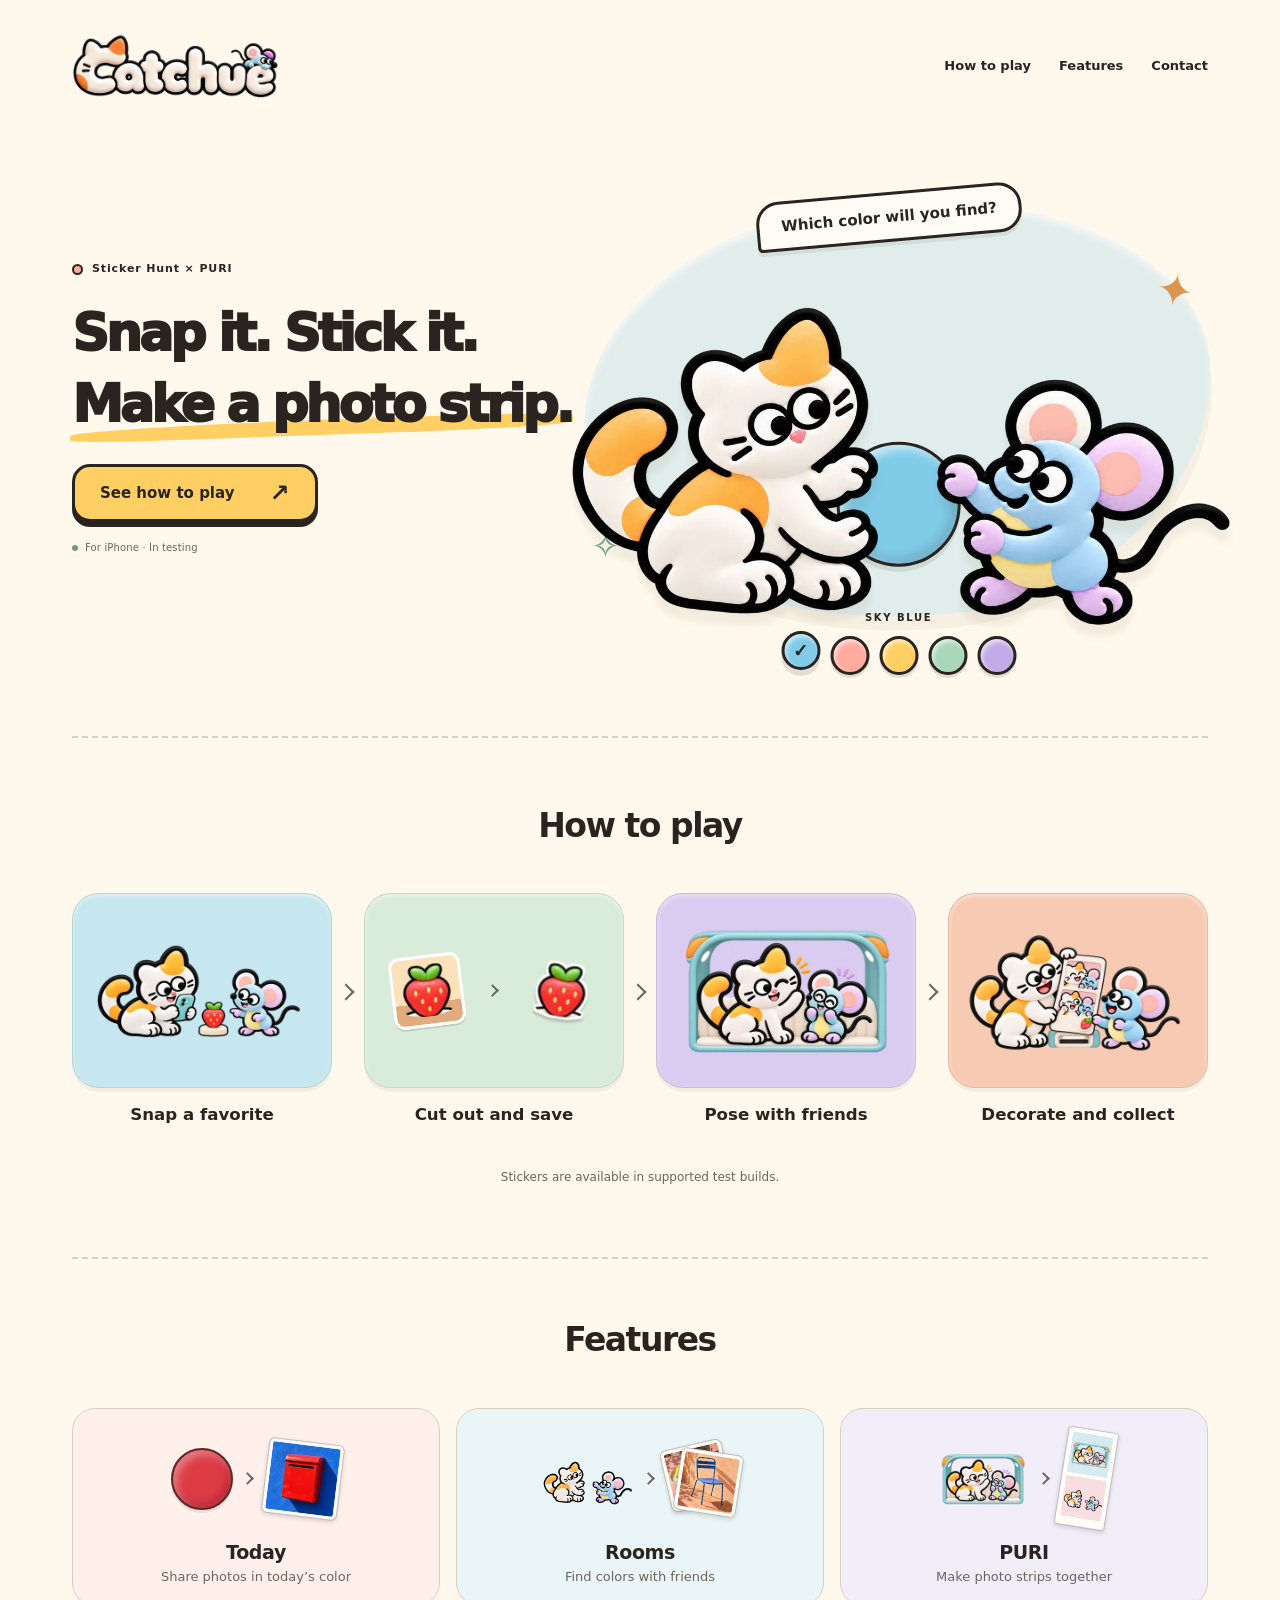
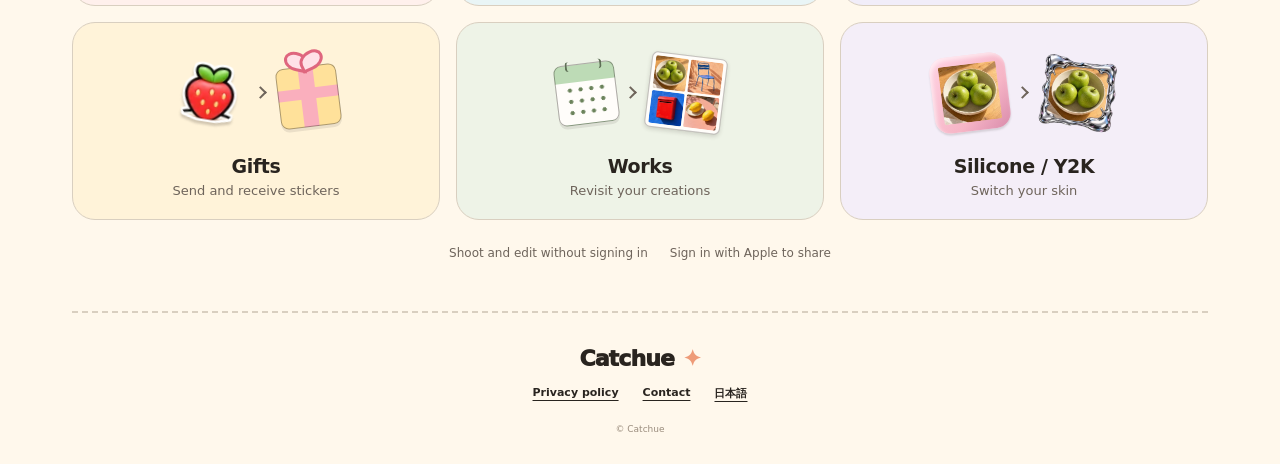
==== commit cda55668: "紹介ページの遊び方と機能を図解に変更" ====
--- a/index.html
+++ b/index.html
@@ -10,8 +10,8 @@
 <meta property="og:description" content="ステッカーハントで見つけたものを切り抜いて、友達とプリクラに。色探しの写真はコラージュに。">
 <meta property="og:image" content="https://catchue-app.github.io/catchue/icon.png">
 <link rel="icon" href="icon.png">
-<link rel="stylesheet" href="style.css?v=20261119">
-<script src="home.js?v=20261119" defer></script>
+<link rel="stylesheet" href="style.css?v=visual1">
+<script src="home.js?v=visual1" defer></script>
 </head>
 <body class="home">
 <div class="site-wrap">
@@ -22,9 +22,8 @@
 <main class="home-main">
   <section class="hero" aria-labelledby="hero-title">
     <div class="hero-copy">
-      <p class="eyebrow"><span class="tiny-dot"></span><span data-i18n="eyebrow">ステッカーハントと、みんなで作るプリクラ</span></p>
-      <h1 id="hero-title" data-i18n="title">見つけたら、<br><span class="play-word">ステッカーに。</span></h1>
-      <p class="hero-description" data-i18n="description">お気に入りを撮って切り抜こう。<br>作ったステッカーは、友達とのプリクラにも貼れます。</p>
+      <p class="eyebrow"><span class="tiny-dot"></span><span data-i18n="eyebrow">ステッカーハント × PURI</span></p>
+      <h1 id="hero-title"><span data-i18n="title">撮って、貼って。</span><br><span class="play-word" data-i18n="titleAccent">プリクラに。</span></h1>
       <a class="button button-yellow" href="#how"><span data-i18n="discover">あそびかたを見る</span><span aria-hidden="true">↗</span></a>
       <p class="release-note"><span class="status-dot"></span><span data-i18n="release">iPhoneアプリ · ただいまテスト中</span></p>
     </div>
@@ -49,43 +48,97 @@
     </div>
   </section>
   <section class="how-section" id="how" aria-labelledby="how-title">
-    <div class="section-heading"><h2 id="how-title" data-i18n="howTitle">ステッカーを作って、<br class="mobile-break">プリクラに貼ろう</h2></div>
-    <div class="steps">
-      <article class="step">
-        <div class="step-art art-blue"><img src="assets/catchue-sticker-hunt.webp" width="512" height="320" alt="" loading="lazy"></div>
-        <h3 data-i18n="step1Title">ステッカーハントで撮る</h3>
-        <p data-i18n="step1Text">カメラでステッカーハントを選び、気になるものを撮影。切り抜きを確認してGalleryの「Sticker」に保存します。</p>
+    <div class="section-heading"><h2 id="how-title" data-i18n="navHow">あそびかた</h2></div>
+    <ol class="play-flow" role="list">
+      <li class="play-panel">
+        <div class="play-art art-blue"><img src="assets/catchue-sticker-hunt.webp" width="512" height="320" alt="" loading="lazy"></div>
+        <h3 data-i18n="step1">好きなものを撮る</h3>
+      </li>
+      <li class="play-panel">
+        <div class="play-art art-mint cutout-demo" aria-hidden="true">
+          <span class="cutout-photo"><span class="berry"></span></span>
+          <span class="diagram-arrow"></span>
+          <span class="cutout-sticker"><span class="berry"></span></span>
+        </div>
+        <h3 data-i18n="step2">切り抜いて保存</h3>
+      </li>
+      <li class="play-panel">
+        <div class="play-art art-lilac"><img src="assets/catchue-puri-pose.webp" width="512" height="320" alt="" loading="lazy"></div>
+        <h3 data-i18n="step3">みんなで撮る</h3>
+      </li>
+      <li class="play-panel">
+        <div class="play-art art-peach"><img src="assets/catchue-puri-print.webp" width="512" height="320" alt="" loading="lazy"></div>
+        <h3 data-i18n="step4">飾って受け取る</h3>
+      </li>
+    </ol>
+    <p class="availability-note" data-i18n="availability">ステッカーは対応テスト版で使えます。</p>
+  </section>
+  <section class="feature-section" id="features" aria-labelledby="features-title">
+    <div class="section-heading"><h2 id="features-title" data-i18n="navFeatures">できること</h2></div>
+    <div class="feature-grid">
+      <article class="feature-card feature-today">
+        <div class="feature-art" aria-hidden="true">
+          <span class="demo-color"></span><span class="diagram-arrow"></span>
+          <img class="demo-photo" src="assets/catchue-demo-postbox.webp" alt="" width="192" height="192" loading="lazy">
+        </div>
+        <h3>Today</h3><p data-i18n="todayDetail">お題の色で投稿</p>
       </article>
-      <article class="step">
-        <div class="step-art art-lilac"><img src="assets/catchue-puri-pose.webp" width="512" height="320" alt="" loading="lazy"></div>
-        <h3 data-i18n="step2Title">PURIで一緒に撮る</h3>
-        <p data-i18n="step2Text">カメラ画面を右にスワイプしてPURIへ。友達とポーズを決めて撮影し、使う写真を投票で選びます。</p>
+      <article class="feature-card feature-rooms">
+        <div class="feature-art" aria-hidden="true">
+          <img class="demo-characters" src="assets/catchue-friends.webp" alt="" width="1200" height="732" loading="lazy">
+          <span class="diagram-arrow"></span>
+          <span class="demo-stack">
+            <img class="demo-photo" src="assets/catchue-demo-lemons.webp" alt="" width="192" height="192" loading="lazy">
+            <img class="demo-photo" src="assets/catchue-demo-chair.webp" alt="" width="192" height="192" loading="lazy">
+          </span>
+        </div>
+        <h3>Rooms</h3><p data-i18n="roomsDetail">友達と色探し</p>
       </article>
-      <article class="step">
-        <div class="step-art art-peach"><img src="assets/catchue-puri-print.webp" width="512" height="320" alt="" loading="lazy"></div>
-        <h3 data-i18n="step3Title">貼って、印刷口から受け取る</h3>
-        <p data-i18n="step3Text">落書きやステッカーで一緒に飾り、印刷口から完成したプリクラを受け取ります。</p>
+      <article class="feature-card feature-puri">
+        <div class="feature-art" aria-hidden="true">
+          <img class="demo-characters" src="assets/catchue-puri-pose.webp" alt="" width="512" height="320" loading="lazy">
+          <span class="diagram-arrow"></span>
+          <span class="demo-strip">
+            <img src="assets/catchue-puri-pose.webp" alt="" width="512" height="320" loading="lazy">
+            <img src="assets/catchue-friends.webp" alt="" width="1200" height="732" loading="lazy">
+          </span>
+        </div>
+        <h3>PURI</h3><p data-i18n="puriDetail">みんなで作るプリクラ</p>
+      </article>
+      <article class="feature-card feature-gifts">
+        <div class="feature-art" aria-hidden="true">
+          <span class="cutout-sticker"><span class="berry"></span></span><span class="diagram-arrow"></span><span class="demo-gift"></span>
+        </div>
+        <h3>Gifts</h3><p data-i18n="giftsDetail">ステッカーの贈りもの</p>
+      </article>
+      <article class="feature-card feature-works">
+        <div class="feature-art" aria-hidden="true">
+          <span class="demo-calendar"><span></span></span><span class="diagram-arrow"></span>
+          <span class="demo-collage">
+            <img src="assets/catchue-demo-apples.webp" alt="" width="192" height="192" loading="lazy">
+            <img src="assets/catchue-demo-chair.webp" alt="" width="192" height="192" loading="lazy">
+            <img src="assets/catchue-demo-postbox.webp" alt="" width="192" height="192" loading="lazy">
+            <img src="assets/catchue-demo-lemons.webp" alt="" width="192" height="192" loading="lazy">
+          </span>
+        </div>
+        <h3>Works</h3><p data-i18n="worksDetail">作品を見返す</p>
+      </article>
+      <article class="feature-card feature-skins">
+        <div class="feature-art" aria-hidden="true">
+          <span class="demo-silicone"><img src="assets/catchue-demo-apples.webp" alt="" width="192" height="192" loading="lazy"></span>
+          <span class="diagram-arrow"></span>
+          <span class="demo-chrome">
+            <img src="assets/catchue-demo-apples.webp" alt="" width="192" height="192" loading="lazy">
+            <img src="assets/catchue-demo-chrome-frame.webp" alt="" width="256" height="256" loading="lazy">
+          </span>
+        </div>
+        <h3 data-i18n="skinsTitle">シリコン / Y2K</h3><p data-i18n="skinsDetail">スキンを着せ替え</p>
       </article>
     </div>
-    <p class="availability-note" data-i18n="availability">ステッカー機能は対応するテスト版で使えます。</p>
-  </section>
-  <section class="feature-section" id="features" aria-labelledby="features-title">
-    <div class="section-heading"><h2 id="features-title" data-i18n="featuresTitle">Catchueでできること</h2></div>
-    <div class="feature-grid">
-      <article class="feature-card feature-today"><h3>Today</h3><p data-i18n="todayDetail">今日の配信色で投稿すると、相互フレンドの今日の写真が見られます。</p></article>
-      <article class="feature-card feature-rooms"><h3>Rooms</h3><p data-i18n="roomsDetail">友達を招待して色探し。撮影が終わると、メンバー同士で写真を見られます。</p></article>
-      <article class="feature-card feature-puri"><h3>PURI</h3><p data-i18n="puriDetail">プリクラを撮って、使う写真を投票で選び、一緒に落書き。印刷口から完成作品を取り出せます。</p></article>
-      <article class="feature-card feature-gifts"><h3>Gifts</h3><p data-i18n="giftsDetail">作ったステッカーを相互フレンドに配布。受け取ったステッカーはPURIなどで使えます。</p></article>
-      <article class="feature-card feature-works"><h3>Works</h3><p data-i18n="worksDetail">翌朝に届くTodayの自動コラージュや、PURIの作品をカレンダーで振り返れます。自動コラージュには対象のギフトが入ることも。</p></article>
-      <article class="feature-card feature-skins"><h3 data-i18n="skinsTitle">シリコンとY2K</h3><p data-i18n="skinsDetail">アプリの見た目を切り替えられます。対応するテスト版では、Y2Kの枠や背景素材でコラージュを飾れます。</p></article>
-    </div>
-  </section>
-  <section class="together" aria-labelledby="together-title">
-    <div class="keepsake-art"><div class="keepsake-disc" aria-hidden="true"></div><img src="assets/catchue-keepsake.webp" width="960" height="585" alt="猫とネズミが、色とりどりの作品を大切に持っています。" loading="lazy" data-alt="keepsakeAlt"></div>
-    <div class="together-copy"><h2 id="together-title" data-i18n="togetherTitle">撮影はすぐに。<br>共有はあとから。</h2><p data-i18n="togetherText">撮影・編集・ステッカー作り・手動コラージュはサインイン不要です。<br>友達と共有するにはAppleでサインインします。</p></div>
+    <p class="access-note"><span data-i18n="localAccess">撮影・編集はサインイン不要</span><span data-i18n="sharingAccess">共有はAppleでサインイン</span></p>
   </section>
 </main>
-<footer class="site-footer"><a class="footer-brand" href="./">Catchue<span aria-hidden="true">✦</span></a><p data-i18n="footerNote">いつもの毎日に、好きな色を。</p><div class="footer-links"><a href="privacy/?lang=ja" data-i18n="privacy">プライバシーポリシー</a><a href="mailto:catchue.app@gmail.com" data-i18n="navContact">お問い合わせ</a><a href="?lang=en" id="language-link" lang="en">English</a></div><small>© Catchue</small></footer>
+<footer class="site-footer"><a class="footer-brand" href="./">Catchue<span aria-hidden="true">✦</span></a><div class="footer-links"><a href="privacy/?lang=ja" data-i18n="privacy">プライバシーポリシー</a><a href="mailto:catchue.app@gmail.com" data-i18n="navContact">お問い合わせ</a><a href="?lang=en" id="language-link" lang="en">English</a></div><small>© Catchue</small></footer>
 </div>
 </body>
 </html>
--- a/style.css
+++ b/style.css
@@ -1,15 +1,120 @@
 /* Catchue: warm silicone, candy colors, and the app's own cat and mouse. */
 :root{color-scheme:light;--bg:#fff8ec;--ink:#29241f;--sub:#6e645b;--paper:#fffcf5;--accent:#f49380;--play-color:#80cbe8;--line:3px solid var(--ink);--shade:#ded4c5;--light:#fff}
-*{box-sizing:border-box}html{scroll-behavior:smooth;scroll-padding-top:30px}body{margin:0;background:var(--bg);color:var(--ink);font-family:ui-rounded,"Hiragino Maru Gothic ProN","Hiragino Sans",system-ui,sans-serif;-webkit-font-smoothing:antialiased}a{color:inherit}button,a{-webkit-tap-highlight-color:transparent}button{font:inherit}a:focus-visible,button:focus-visible{outline:3px solid #256ac0;outline-offset:6px}img{display:block;max-width:100%;height:auto}::selection{background:#ffdd7f;color:#29241f}.site-wrap{max-width:1240px;margin:auto;padding:0 52px}.site-header{display:flex;align-items:center;justify-content:space-between;gap:24px;padding:27px 0 8px}.brand{display:block;width:206px;flex-shrink:0}.brand img{width:100%;height:auto}.site-header nav{display:flex;gap:28px;font-size:13px;font-weight:800}.site-header nav a{text-decoration:none;text-underline-offset:6px}.site-header nav a:hover{text-decoration:underline}.home-main{max-width:none;padding:0;margin:0}.hero{display:grid;grid-template-columns:.95fr 1.15fr;align-items:center;gap:6px;min-height:624px;padding:16px 0 34px}.hero-copy{position:relative;z-index:2;padding-bottom:16px}.eyebrow{display:flex;align-items:center;gap:9px;font-size:11px;letter-spacing:.08em;font-weight:850;line-height:1.7;margin:0 0 19px}.tiny-dot{width:11px;height:11px;border:2px solid var(--ink);border-radius:50%;background:#f7ad9a}.hero h1{font-size:clamp(42px,4.8vw,64px);font-weight:950;letter-spacing:-.065em;line-height:1.4;margin:0 0 23px;white-space:nowrap}.play-word{position:relative;display:inline-block;isolation:isolate}.play-word:after{content:"";position:absolute;z-index:-1;height:21%;inset:auto -2px 8%;background:#ffcf63;border-radius:50% 25% 35% 20%;transform:rotate(-2deg)}.hero-description{font-size:14px;line-height:2.05;font-weight:650;margin:0 0 28px;color:var(--sub)}.button{display:inline-flex;align-items:center;justify-content:space-between;gap:35px;min-height:54px;padding:14px 25px;border:var(--line);border-radius:18px;text-decoration:none;font-size:15px;font-weight:850;box-shadow:0 5px 0 var(--ink);transition:transform .14s ease,box-shadow .14s ease}.button-yellow{background:#ffcf63}.button:hover{transform:translateY(-2px);box-shadow:0 7px 0 var(--ink)}.button:active{transform:translateY(4px) scale(.97);box-shadow:0 1px 0 var(--ink)}.button span[aria-hidden]{font-size:24px;line-height:1}.release-note{display:flex;align-items:center;gap:7px;font-size:10px;letter-spacing:.015em;color:var(--sub);margin:20px 0 0}.status-dot{width:6px;height:6px;background:#729c77;border-radius:100%}.hero-playground{position:relative;isolation:isolate;min-width:0;height:520px;display:flex;align-items:center;justify-content:center}.scene-disc{position:absolute;inset:46px -5px 57px;background:color-mix(in srgb,var(--play-color) 24%,#fff8ec);border-radius:47% 53% 45% 55% / 49% 45% 55% 51%;box-shadow:inset 0 5px 7px #fff9,0 14px 0 #e7dccb55;transform:rotate(-6deg);transition:background .25s}.friends-art{position:relative;width:112%;min-width:112%;margin-top:38px;z-index:2}.friends-art>img{position:relative;z-index:2;width:100%;filter:drop-shadow(0 12px 3px #59422212)}.color-orb{position:absolute;width:18%;aspect-ratio:1;border:3px solid var(--ink);border-radius:50%;background:var(--play-color);left:50%;top:66.7%;transform:translate(-50%,-50%);box-shadow:inset 5px 5px 10px #fff9,inset -5px -6px 10px #20202025,0 5px 0 #29241f1a;transition:background .2s;z-index:1}.speech{position:absolute;z-index:3;top:37px;left:27%;padding:13px 22px;border:var(--line);background:var(--paper);border-radius:23px 23px 23px 5px;box-shadow:0 4px 0 #29241f13;transform:rotate(-5deg);font-size:15px;font-weight:850;white-space:nowrap}.scene-spark{position:absolute;font-size:45px;line-height:1}.spark-one{top:113px;right:14px;color:#dd9652;transform:rotate(12deg)}.spark-two{bottom:112px;left:2px;font-size:34px;color:#72a98d}.color-picker{position:absolute;z-index:4;bottom:0;left:50%;transform:translateX(-50%);text-align:center}.color-name{font-size:10px;letter-spacing:.16em;font-weight:850;margin-bottom:13px;white-space:nowrap}.swatches{display:flex;gap:10px}.color-choice{width:39px;height:39px;min-width:39px;border:var(--line);border-radius:50%;background:var(--swatch);cursor:pointer;box-shadow:inset 2px 3px 4px #fff9,0 3px 0 #29241f20;transition:transform .14s,box-shadow .14s;display:grid;place-items:center;padding:0;color:var(--ink)}.color-choice span{visibility:hidden;font-size:18px;font-weight:950}.color-choice[aria-pressed=true]{transform:translateY(-5px);box-shadow:inset 2px 3px 4px #fff9,0 6px 0 #29241f20}.color-choice[aria-pressed=true] span{visibility:visible}.color-choice:active{transform:translateY(2px) scale(.9);box-shadow:inset 2px 3px 4px #29241f25,0 1px 0 #29241f20}.how-section{padding:63px 0 71px;border-top:2px dashed #d9cfc0;scroll-margin-top:15px}.section-heading{text-align:center;margin-bottom:43px}.section-heading .eyebrow{justify-content:center;font-size:10px;margin-bottom:12px}.section-heading h2{font-size:33px;letter-spacing:-.045em;line-height:1.5;margin:0;font-weight:900}.mobile-break{display:none}.steps{display:grid;grid-template-columns:repeat(3,1fr);gap:38px}.step{min-width:0;text-align:center}.step-art{height:152px;width:190px;position:relative;display:grid;place-items:center;margin:0 auto 24px;border-radius:32px;box-shadow:inset 2px 4px 7px #fffc,0 7px 0 #29241f0d;transform:rotate(-3deg)}.step:nth-child(2) .step-art{transform:rotate(3deg)}.art-blue{background:#c6e7ef}.art-lilac{background:#daccf0}.art-peach{background:#f7cbb3}.step h3{font-size:18px;font-weight:900;letter-spacing:-.03em;margin:0 0 12px}.step p{color:var(--sub);font-size:12px;line-height:1.95;margin:0;font-weight:550}.together{display:grid;grid-template-columns:1.2fr 1fr;align-items:center;gap:60px;padding:42px 0 87px}.keepsake-art{position:relative;isolation:isolate}.keepsake-disc{position:absolute;z-index:-1;inset:10% 7% 1%;background:#ffe2a0;border-radius:49% 51% 45% 55%;transform:rotate(-8deg);box-shadow:inset 0 4px 5px #fff9}.keepsake-art img{width:100%;transform:rotate(-4deg)}.together-copy .eyebrow{font-size:9px;margin-bottom:16px}.together h2{font-size:39px;font-weight:900;letter-spacing:-.05em;line-height:1.5;margin:0 0 18px}.together-copy>p:not(.eyebrow){font-size:13px;color:var(--sub);line-height:2.05;margin:0 0 21px}.soft-tag{display:inline-block;font-size:11px;font-weight:750;padding:9px 14px;background:#d6e9d7;border-radius:9px;transform:rotate(-2deg)}.site-footer{border-top:2px dashed #d9cfc0;padding:33px 0 30px;text-align:center}.footer-brand{display:inline-flex;gap:9px;align-items:center;font-size:22px;font-weight:950;text-decoration:none;letter-spacing:-.04em}.footer-brand span{color:#ee9b78;font-size:22px}.site-footer>p{font-size:11px;color:var(--sub);margin:9px 0 21px}.footer-links{display:flex;justify-content:center;gap:24px;font-size:11px;font-weight:650;flex-wrap:wrap}.footer-links a{text-underline-offset:4px}.site-footer small{display:block;color:#9a8c7d;font-size:9px;margin-top:23px}
+*{box-sizing:border-box}html{scroll-behavior:smooth;scroll-padding-top:30px}body{margin:0;background:var(--bg);color:var(--ink);font-family:ui-rounded,"Hiragino Maru Gothic ProN","Hiragino Sans",system-ui,sans-serif;-webkit-font-smoothing:antialiased}a{color:inherit}button,a{-webkit-tap-highlight-color:transparent}button{font:inherit}a:focus-visible,button:focus-visible{outline:3px solid #256ac0;outline-offset:6px}img{display:block;max-width:100%;height:auto}::selection{background:#ffdd7f;color:#29241f}.site-wrap{max-width:1240px;margin:auto;padding:0 52px}.site-header{display:flex;align-items:center;justify-content:space-between;gap:24px;padding:27px 0 8px}.brand{display:block;width:206px;flex-shrink:0}.brand img{width:100%;height:auto}.site-header nav{display:flex;gap:28px;font-size:13px;font-weight:800}.site-header nav a{text-decoration:none;text-underline-offset:6px}.site-header nav a:hover{text-decoration:underline}.home-main{max-width:none;padding:0;margin:0}.hero{display:grid;grid-template-columns:.95fr 1.15fr;align-items:center;gap:6px;min-height:624px;padding:16px 0 34px}.hero-copy{position:relative;z-index:2;padding-bottom:16px}.eyebrow{display:flex;align-items:center;gap:9px;font-size:11px;letter-spacing:.08em;font-weight:850;line-height:1.7;margin:0 0 19px}.tiny-dot{width:11px;height:11px;border:2px solid var(--ink);border-radius:50%;background:#f7ad9a}.hero h1{font-size:clamp(42px,4.8vw,64px);font-weight:950;letter-spacing:-.065em;line-height:1.4;margin:0 0 23px;white-space:nowrap}.play-word{position:relative;display:inline-block;isolation:isolate}.play-word:after{content:"";position:absolute;z-index:-1;height:21%;inset:auto -2px 8%;background:#ffcf63;border-radius:50% 25% 35% 20%;transform:rotate(-2deg)}.button{display:inline-flex;align-items:center;justify-content:space-between;gap:35px;min-height:54px;padding:14px 25px;border:var(--line);border-radius:18px;text-decoration:none;font-size:15px;font-weight:850;box-shadow:0 5px 0 var(--ink);transition:transform .14s ease,box-shadow .14s ease}.button-yellow{background:#ffcf63}.button:hover{transform:translateY(-2px);box-shadow:0 7px 0 var(--ink)}.button:active{transform:translateY(4px) scale(.97);box-shadow:0 1px 0 var(--ink)}.button span[aria-hidden]{font-size:24px;line-height:1}.release-note{display:flex;align-items:center;gap:7px;font-size:10px;letter-spacing:.015em;color:var(--sub);margin:20px 0 0}.status-dot{width:6px;height:6px;background:#729c77;border-radius:100%}.hero-playground{position:relative;isolation:isolate;min-width:0;height:520px;display:flex;align-items:center;justify-content:center}.scene-disc{position:absolute;inset:46px -5px 57px;background:color-mix(in srgb,var(--play-color) 24%,#fff8ec);border-radius:47% 53% 45% 55% / 49% 45% 55% 51%;box-shadow:inset 0 5px 7px #fff9,0 14px 0 #e7dccb55;transform:rotate(-6deg);transition:background .25s}.friends-art{position:relative;width:112%;min-width:112%;margin-top:38px;z-index:2}.friends-art>img{position:relative;z-index:2;width:100%;filter:drop-shadow(0 12px 3px #59422212)}.color-orb{position:absolute;width:18%;aspect-ratio:1;border:3px solid var(--ink);border-radius:50%;background:var(--play-color);left:50%;top:66.7%;transform:translate(-50%,-50%);box-shadow:inset 5px 5px 10px #fff9,inset -5px -6px 10px #20202025,0 5px 0 #29241f1a;transition:background .2s;z-index:1}.speech{position:absolute;z-index:3;top:37px;left:27%;padding:13px 22px;border:var(--line);background:var(--paper);border-radius:23px 23px 23px 5px;box-shadow:0 4px 0 #29241f13;transform:rotate(-5deg);font-size:15px;font-weight:850;white-space:nowrap}.scene-spark{position:absolute;font-size:45px;line-height:1}.spark-one{top:113px;right:14px;color:#dd9652;transform:rotate(12deg)}.spark-two{bottom:112px;left:2px;font-size:34px;color:#72a98d}.color-picker{position:absolute;z-index:4;bottom:0;left:50%;transform:translateX(-50%);text-align:center}.color-name{font-size:10px;letter-spacing:.16em;font-weight:850;margin-bottom:13px;white-space:nowrap}.swatches{display:flex;gap:10px}.color-choice{width:39px;height:39px;min-width:39px;border:var(--line);border-radius:50%;background:var(--swatch);cursor:pointer;box-shadow:inset 2px 3px 4px #fff9,0 3px 0 #29241f20;transition:transform .14s,box-shadow .14s;display:grid;place-items:center;padding:0;color:var(--ink)}.color-choice span{visibility:hidden;font-size:18px;font-weight:950}.color-choice[aria-pressed=true]{transform:translateY(-5px);box-shadow:inset 2px 3px 4px #fff9,0 6px 0 #29241f20}.color-choice[aria-pressed=true] span{visibility:visible}.color-choice:active{transform:translateY(2px) scale(.9);box-shadow:inset 2px 3px 4px #29241f25,0 1px 0 #29241f20}.how-section{padding:63px 0 71px;border-top:2px dashed #d9cfc0;scroll-margin-top:15px}.section-heading{text-align:center;margin-bottom:43px}.section-heading h2{font-size:33px;letter-spacing:-.045em;line-height:1.5;margin:0;font-weight:900}.art-blue{background:#c6e7ef}.art-lilac{background:#daccf0}.art-peach{background:#f7cbb3}.site-footer{border-top:2px dashed #d9cfc0;padding:33px 0 30px;text-align:center}.footer-brand{display:inline-flex;gap:9px;align-items:center;font-size:22px;font-weight:950;text-decoration:none;letter-spacing:-.04em}.footer-brand span{color:#ee9b78;font-size:22px}.footer-links{display:flex;justify-content:center;gap:24px;font-size:11px;font-weight:650;flex-wrap:wrap}.footer-links a{text-underline-offset:4px}.site-footer small{display:block;color:#9a8c7d;font-size:9px;margin-top:23px}
 /* Documents and older invitation links share the same warm, readable identity. */
 .blobs{display:none}body:not(.home) main{max-width:850px;margin:0 auto;padding:28px 24px 45px}body:not(.home) .brand{width:210px;margin:0 auto 28px}body:not(.home) .brand small{display:none}.card{background:var(--paper);border:var(--line);border-radius:26px;padding:32px;text-align:center;box-shadow:0 7px 0 #e5d9c9}article.card{text-align:left;max-width:760px;margin:auto}article h1{font-size:29px;letter-spacing:-.04em;margin:0 0 12px}article h2{font-size:17px;line-height:1.6;margin:29px 0 10px}article p,article li{font-size:14px;line-height:1.95;color:#594f46;overflow-wrap:anywhere}article a{text-underline-offset:4px}.swatch{width:100px;height:100px;margin:8px auto 22px;border:var(--line);border-radius:50%;background:var(--accent);box-shadow:inset 5px 5px 12px #fff8,inset -5px -5px 10px #29241f1c,0 5px 0 #29241f15}.color{font-size:38px;font-weight:900;margin:0}.jp{font-size:15px;font-weight:800;line-height:1.7}.note{font-size:13px;color:var(--sub);line-height:1.9;margin:16px 0}.meta{display:flex;justify-content:center;gap:12px;flex-wrap:wrap;margin:18px 0}.chip{background:#f7e2b4;border:2px solid var(--ink);border-radius:12px;padding:8px 12px;font-size:13px;font-weight:750}.timer{font-size:38px;font-weight:900;font-variant-numeric:tabular-nums;margin:12px 0}.btn{display:block;border:var(--line);border-radius:15px;background:var(--accent);padding:14px 18px;margin-top:15px;text-align:center;font-weight:850;font-size:15px;color:var(--ink);text-decoration:none;box-shadow:0 4px 0 var(--ink);transition:transform .14s,box-shadow .14s}.btn:active{transform:translateY(3px) scale(.98);box-shadow:0 1px 0 var(--ink)}.btn.sub{background:#ffdf94}.btn[aria-disabled=true]{pointer-events:none;opacity:.6;box-shadow:none}body:not(.home) footer{text-align:center;font-size:12px;color:var(--sub);margin-top:30px}#legacyNote{margin:0 auto 24px;text-align:center;max-width:540px}section.card[hidden]{display:none}
-@media(min-width:1500px){.hero{min-height:660px}}@media(max-width:1000px){.site-wrap{padding:0 32px}.hero{grid-template-columns:1fr 1.05fr;min-height:570px}.hero h1{font-size:48px}.hero-description{font-size:12px}.hero-playground{height:475px}.speech{top:53px;font-size:13px;left:23%}.friends-art{margin-top:24px}.steps{gap:20px}.step-art{width:170px;height:138px}.step p{font-size:11px}.together{gap:25px}.together h2{font-size:34px}}
-@media(max-width:700px){.site-wrap{padding:0 22px}.site-header{padding-top:18px;gap:10px}.brand{width:158px}.site-header nav{gap:15px;font-size:10px}.site-header nav a:last-child{display:none}.hero{grid-template-columns:1fr;gap:0;padding:28px 0 38px;min-height:0}.hero-copy{padding-bottom:0;text-align:center}.eyebrow{justify-content:center;font-size:10px;margin-bottom:12px}.hero h1{font-size:clamp(39px,9.5vw,57px);line-height:1.3;letter-spacing:-.06em;margin-bottom:15px}.hero h1 br{display:block}.hero-description{font-size:12px;line-height:1.9;margin-bottom:20px}.hero-copy .button{min-height:46px;padding:10px 21px;font-size:12px;border-radius:14px;gap:27px}.release-note{justify-content:center;font-size:9px;margin-top:16px}.hero-playground{height:355px;max-width:460px;width:100%;margin:12px auto 0}.scene-disc{inset:34px 7px 48px}.friends-art{width:106%;min-width:106%;margin-top:8px}.speech{top:10px;left:27%;font-size:11px;padding:9px 14px;border-width:2.5px}.spark-one{top:69px;right:8px;font-size:30px}.spark-two{bottom:78px;font-size:24px;left:0}.color-orb{border-width:2.5px}.color-picker{bottom:0}.color-name{font-size:9px;margin-bottom:10px}.color-choice{width:35px;height:35px;min-width:35px;border-width:2.5px}.swatches{gap:11px}.how-section{padding:41px 0 39px}.section-heading{margin-bottom:33px}.section-heading .eyebrow{font-size:8px}.section-heading h2{font-size:27px}.steps{grid-template-columns:1fr;gap:29px;max-width:420px;margin:auto}.step{display:grid;grid-template-columns:112px 1fr;grid-template-rows:auto auto;text-align:left;column-gap:23px;align-items:center}.step-art{grid-row:1/3;width:106px;height:99px;margin:0}.step h3{font-size:15px;margin:0 0 6px;align-self:end}.step p{font-size:10.5px;line-height:1.8;align-self:start}.together{grid-template-columns:1fr;gap:23px;padding:25px 0 47px;text-align:center}.keepsake-art{max-width:380px;margin:0 auto;width:95%}.together-copy .eyebrow{font-size:8px;margin-bottom:10px}.together h2{font-size:30px;line-height:1.4;margin-bottom:15px}.together h2 br{display:block}.together-copy>p:not(.eyebrow){font-size:12px;margin-bottom:17px}.soft-tag{font-size:10px}.site-footer{padding-top:26px}.footer-links{font-size:10px;gap:18px}.site-footer>p{font-size:10px}body:not(.home) main{padding:18px 17px 30px}body:not(.home) .brand{width:175px;margin-bottom:22px}article.card{padding:25px 21px;border-width:2px;border-radius:21px}article h1{font-size:24px}article h2{font-size:16px}article p,article li{font-size:13px}.card{padding:24px 20px}.mobile-break{display:initial}}
-@media(max-width:370px){.site-wrap{padding:0 18px}.hero h1{font-size:35px}.hero-playground{height:320px}.speech{top:13px}.friends-art{margin-top:20px}.step{grid-template-columns:95px 1fr;column-gap:18px}.step-art{width:90px;height:90px}.step h3{font-size:14px}.step p{font-size:10px}.together h2{font-size:27px}}
+@media(min-width:1500px){.hero{min-height:660px}}@media(max-width:1000px){.site-wrap{padding:0 32px}.hero{grid-template-columns:1fr 1.05fr;min-height:570px}.hero h1{font-size:48px}.hero-playground{height:475px}.speech{top:53px;font-size:13px;left:23%}.friends-art{margin-top:24px}}
+@media(max-width:700px){.site-wrap{padding:0 22px}.site-header{padding-top:18px;gap:10px}.brand{width:158px}.site-header nav{gap:15px;font-size:10px}.site-header nav a:last-child{display:none}.hero{grid-template-columns:1fr;gap:0;padding:28px 0 38px;min-height:0}.hero-copy{padding-bottom:0;text-align:center}.eyebrow{justify-content:center;font-size:10px;margin-bottom:12px}.hero h1{font-size:clamp(39px,9.5vw,57px);line-height:1.3;letter-spacing:-.06em;margin-bottom:15px}.hero h1 br{display:block}.hero-copy .button{min-height:46px;padding:10px 21px;font-size:12px;border-radius:14px;gap:27px}.release-note{justify-content:center;font-size:9px;margin-top:16px}.hero-playground{height:355px;max-width:460px;width:100%;margin:12px auto 0}.scene-disc{inset:34px 7px 48px}.friends-art{width:106%;min-width:106%;margin-top:8px}.speech{top:10px;left:27%;font-size:11px;padding:9px 14px;border-width:2.5px}.spark-one{top:69px;right:8px;font-size:30px}.spark-two{bottom:78px;font-size:24px;left:0}.color-orb{border-width:2.5px}.color-picker{bottom:0}.color-name{font-size:9px;margin-bottom:10px}.color-choice{width:35px;height:35px;min-width:35px;border-width:2.5px}.swatches{gap:11px}.how-section{padding:41px 0 39px}.section-heading{margin-bottom:33px}.section-heading h2{font-size:27px}.site-footer{padding-top:26px}.footer-links{font-size:10px;gap:18px}body:not(.home) main{padding:18px 17px 30px}body:not(.home) .brand{width:175px;margin-bottom:22px}article.card{padding:25px 21px;border-width:2px;border-radius:21px}article h1{font-size:24px}article h2{font-size:16px}article p,article li{font-size:13px}.card{padding:24px 20px}}
+@media(max-width:370px){.site-wrap{padding:0 18px}.hero h1{font-size:35px}.hero-playground{height:320px}.speech{top:13px}.friends-art{margin-top:20px}}
 @media(prefers-reduced-motion:reduce){html{scroll-behavior:auto}*,*:before,*:after{transition:none!important;animation:none!important}}
 
+html[lang="en"] .hero h1 {
+  font-size: clamp(36px, 4vw, 60px);
+}
+
+.play-flow {
+  display: grid;
+  grid-template-columns: repeat(4, minmax(0, 1fr));
+  gap: 32px;
+  padding: 0;
+  margin: 0;
+  list-style: none;
+}
+.play-panel {
+  min-width: 0;
+  text-align: center;
+}
+.play-panel:not(:last-child) .play-art::after,
+.diagram-arrow::before {
+  display: block;
+  content: "";
+  width: 10px;
+  height: 10px;
+  border-top: 2px solid currentColor;
+  border-right: 2px solid currentColor;
+  transform: rotate(45deg);
+}
+.play-panel:not(:last-child) .play-art::after {
+  position: absolute;
+  top: calc(50% - 5px);
+  right: -21px;
+  color: var(--sub);
+}
+.play-art {
+  position: relative;
+  display: grid;
+  place-items: center;
+  aspect-ratio: 4 / 3;
+  border: 1px solid #29241f1a;
+  border-radius: 27px;
+  box-shadow: inset 0 2px 4px #ffffff75, 0 4px 0 #29241f0e;
+}
+.play-art > img {
+  width: 100%;
+  padding: 6%;
+}
+.art-mint { background: #d9ecd9; }
+.play-panel h3 {
+  min-height: 2.8em;
+  margin: 15px 0 0;
+  font-size: clamp(14px, 1.3vw, 18px);
+  line-height: 1.4;
+}
+.cutout-demo {
+  --berry-size: clamp(32px, 4.2vw, 62px);
+  display: flex;
+  align-items: center;
+  justify-content: center;
+  gap: 10%;
+}
+.cutout-photo,
+.cutout-sticker {
+  display: grid;
+  flex: none;
+  place-items: center;
+  width: 1.33em;
+  aspect-ratio: 1;
+  font-size: var(--berry-size, 49px);
+}
+.cutout-photo {
+  border: .07em solid white;
+  border-radius: .2em;
+  background: linear-gradient(#fce2bb 68%, #e2ab7f 68%);
+  box-shadow: 0 2px 0 #29241f24;
+  transform: rotate(-7deg);
+}
+.cutout-sticker {
+  transform: rotate(9deg);
+  filter: drop-shadow(2px 0 #fff) drop-shadow(-2px 0 #fff)
+    drop-shadow(0 -2px #fff) drop-shadow(0 2px #fff) drop-shadow(0 3px 1px #29241f35);
+}
+.berry {
+  width: 1em;
+  aspect-ratio: 1;
+  background: url("assets/catchue-sticker-hunt.webp") 55.75% 70.77% / 853.33% 533.33% no-repeat;
+  clip-path: polygon(0 0, 100% 0, 100% 80%, 90% 92%, 67% 98%, 33% 98%, 10% 92%, 0 80%);
+}
+.diagram-arrow {
+  display: inline-grid;
+  flex: none;
+  color: var(--sub);
+  margin-right: 3px;
+}
+.diagram-arrow::before {
+  width: 7px;
+  height: 7px;
+}
+.availability-note,
+.access-note {
+  margin: 18px 0 0;
+  color: var(--sub);
+  font-size: 12px;
+  line-height: 1.55;
+  text-align: center;
+}
+
 .feature-section {
-  padding: 56px 0 66px;
+  padding: 56px 0 48px;
   border-top: 2px dashed #d9cfc0;
 }
 .feature-grid {
@@ -18,13 +123,14 @@
   gap: 16px;
 }
 .feature-card {
-  padding: 22px;
+  min-width: 0;
+  padding: 15px 10px 18px;
   border: 1px solid #d9cfc0;
   border-radius: 23px;
-  background: var(--paper);
+  text-align: center;
 }
 .feature-card h3 {
-  margin: 0 0 9px;
+  margin: 7px 0 4px;
   font-size: 19px;
   letter-spacing: -.02em;
 }
@@ -32,7 +138,7 @@
   margin: 0;
   color: var(--sub);
   font-size: 13px;
-  line-height: 1.85;
+  line-height: 1.55;
 }
 .feature-today { background: #fff0ec; }
 .feature-rooms { background: #e9f5f6; }
@@ -40,25 +146,220 @@
 .feature-gifts { background: #fff3d9; }
 .feature-works { background: #eef3e7; }
 .feature-skins { background: #f4eef8; }
-@media (max-width: 850px) {
+.feature-art {
+  --demo-size: clamp(48px, 8.1vw, 76px);
+  --berry-size: calc(var(--demo-size) * .73);
+  display: flex;
+  align-items: center;
+  justify-content: center;
+  gap: 10px;
+  min-height: 110px;
+}
+.demo-color {
+  width: calc(var(--demo-size) * .82);
+  aspect-ratio: 1;
+  border-radius: 50%;
+  border: 2px solid #5b2828;
+  background: #dc3b45;
+  box-shadow: inset 4px 5px 8px #fff5, inset -4px -5px 7px #8b172960, 0 3px 0 #29241f18;
+}
+.demo-photo,
+.demo-strip,
+.demo-collage {
+  background: #fffdfa;
+  border: 1px solid #29241f46;
+  box-shadow: 0 2px 4px #29241f29;
+}
+.demo-photo {
+  width: var(--demo-size);
+  aspect-ratio: 1;
+  height: auto;
+  object-fit: cover;
+  border-radius: 6px;
+  padding: 3px;
+  transform: rotate(7deg);
+}
+.demo-characters {
+  width: calc(var(--demo-size) * 1.22);
+}
+.demo-stack {
+  display: grid;
+  place-items: center;
+  padding: 0 5px;
+}
+.demo-stack .demo-photo {
+  width: calc(var(--demo-size) * .83);
+  grid-area: 1 / 1;
+}
+.demo-stack .demo-photo:first-child { transform: translate(-6px, -3px) rotate(-13deg); }
+.demo-stack .demo-photo:last-child { transform: translate(6px, 4px) rotate(9deg); }
+.demo-strip {
+  display: grid;
+  gap: 3px;
+  width: calc(var(--demo-size) * .67);
+  border-radius: 3px;
+  padding: 4px 4px 8px;
+  transform: rotate(9deg);
+}
+.demo-strip img {
+  width: 100%;
+  aspect-ratio: 1;
+  object-fit: contain;
+  background: #d6eaf1;
+}
+.demo-strip img:last-child { background: #f8dedf; }
+.demo-gift,
+.demo-calendar {
+  display: grid;
+  place-items: center;
+  flex: none;
+  position: relative;
+  width: calc(var(--demo-size) * .8);
+  aspect-ratio: 1;
+  border: 1px solid #29241f60;
+  border-radius: 8px;
+  box-shadow: 0 3px 0 #29241f18;
+}
+.demo-gift {
+  margin-top: 7px;
+  transform: rotate(-7deg);
+  background: linear-gradient(90deg, transparent 38%, #faafbd 38% 62%, transparent 62%),
+    linear-gradient(transparent 35%, #faafbd 35% 54%, transparent 54%), #ffe19a;
+}
+.demo-gift::before,
+.demo-gift::after {
+  position: absolute;
+  top: -28%;
+  width: 33%;
+  height: 22%;
+  content: "";
+  border: 3px solid #df667e;
+  background: #ffe1e7;
+}
+.demo-gift::before {
+  left: 16%;
+  border-radius: 50% 65% 0 65%;
+  transform: rotate(18deg);
+}
+.demo-gift::after {
+  right: 16%;
+  border-radius: 65% 50% 65% 0;
+  transform: rotate(-18deg);
+}
+.demo-calendar {
+  background: linear-gradient(#bddbb6 29%, #fffdfa 29%);
+  transform: rotate(-7deg);
+}
+.demo-calendar::before {
+  position: absolute;
+  top: -4px;
+  width: 55%;
+  height: 10px;
+  border-inline: 2px solid #5e6f56;
+  border-radius: 4px;
+  content: "";
+}
+.demo-calendar span {
+  width: 74%;
+  height: 57%;
+  margin-top: 22%;
+  background: radial-gradient(circle, #6b835b 23%, transparent 31%) 0 0 / 25% 33.33%;
+}
+.demo-collage {
+  display: grid;
+  width: var(--demo-size);
+  aspect-ratio: 1;
+  grid-template: repeat(2, minmax(0, 1fr)) / repeat(2, minmax(0, 1fr));
+  gap: 2px;
+  border-radius: 6px;
+  padding: 3px;
+  transform: rotate(7deg);
+}
+.demo-collage img,
+.demo-silicone img,
+.demo-chrome img:first-child {
+  width: 100%;
+  height: 100%;
+  object-fit: cover;
+  border-radius: 2px;
+}
+.demo-silicone,
+.demo-chrome {
+  position: relative;
+  width: var(--demo-size);
+  aspect-ratio: 1;
+  padding: calc(var(--demo-size) * .12);
+}
+.demo-silicone {
+  border-radius: 20%;
+  background: linear-gradient(135deg, #ffd2e2, #f6b5c6 65%, #d98bab);
+  box-shadow: inset 2px 3px 4px #fff9, 0 2px 2px #29241f26;
+  transform: rotate(-7deg);
+}
+.demo-chrome { transform: rotate(7deg); }
+.demo-chrome img:last-child {
+  position: absolute;
+  inset: 0;
+  width: 100%;
+  height: 100%;
+}
+.access-note {
+  display: flex;
+  flex-wrap: wrap;
+  justify-content: center;
+  column-gap: 22px;
+  row-gap: 4px;
+  margin-top: 24px;
+}
+.site-footer .footer-links { margin-top: 15px; }
+
+@media (max-width: 700px) {
+  .play-flow {
+    grid-template-columns: 1fr;
+    max-width: 440px;
+    gap: 27px;
+    margin-inline: auto;
+  }
+  .play-panel {
+    display: grid;
+    grid-template-columns: minmax(0, 1.12fr) minmax(0, 1fr);
+    gap: 16px;
+    align-items: center;
+    text-align: start;
+  }
+  .play-panel h3 {
+    min-height: 0;
+    margin: 0;
+    font-size: 16px;
+    text-wrap: balance;
+  }
+  .play-panel:not(:last-child) .play-art::after {
+    top: auto;
+    bottom: -17px;
+    right: auto;
+    left: calc(50% - 5px);
+    transform: rotate(135deg);
+  }
+  .play-art { border-radius: 20px; }
   .feature-grid { grid-template-columns: repeat(2, minmax(0, 1fr)); }
 }
 @media (max-width: 480px) {
-  .feature-section { padding: 38px 0 45px; }
-  .feature-grid { grid-template-columns: 1fr; gap: 10px; }
-  .feature-card { padding: 16px 18px; }
+  .feature-section { padding: 38px 0 34px; }
+  .feature-grid { gap: 10px; }
+  .feature-card {
+    padding: 10px 7px 13px;
+    border-radius: 19px;
+  }
+  .feature-card p { font-size: 12px; }
+  .feature-art {
+    --demo-size: clamp(43px, 13vw, 60px);
+    gap: 5px;
+    min-height: 73px;
+  }
+  .demo-stack { padding-inline: 0; }
+  .demo-stack .demo-photo:last-child { transform: translate(3px, 4px) rotate(7deg); }
   .site-header nav { gap: 12px; }
 }
-
-.step-art img {
-  width: 100%;
-  padding: 8px;
-}
-
-.availability-note {
-  text-align: center;
-  color: var(--sub);
-  font-size: 12px;
-  line-height: 1.6;
-  margin: 28px 0 0;
-}
+@media (max-width: 370px) {
+  html[lang="en"] .hero h1 { font-size: 31px; }
+}
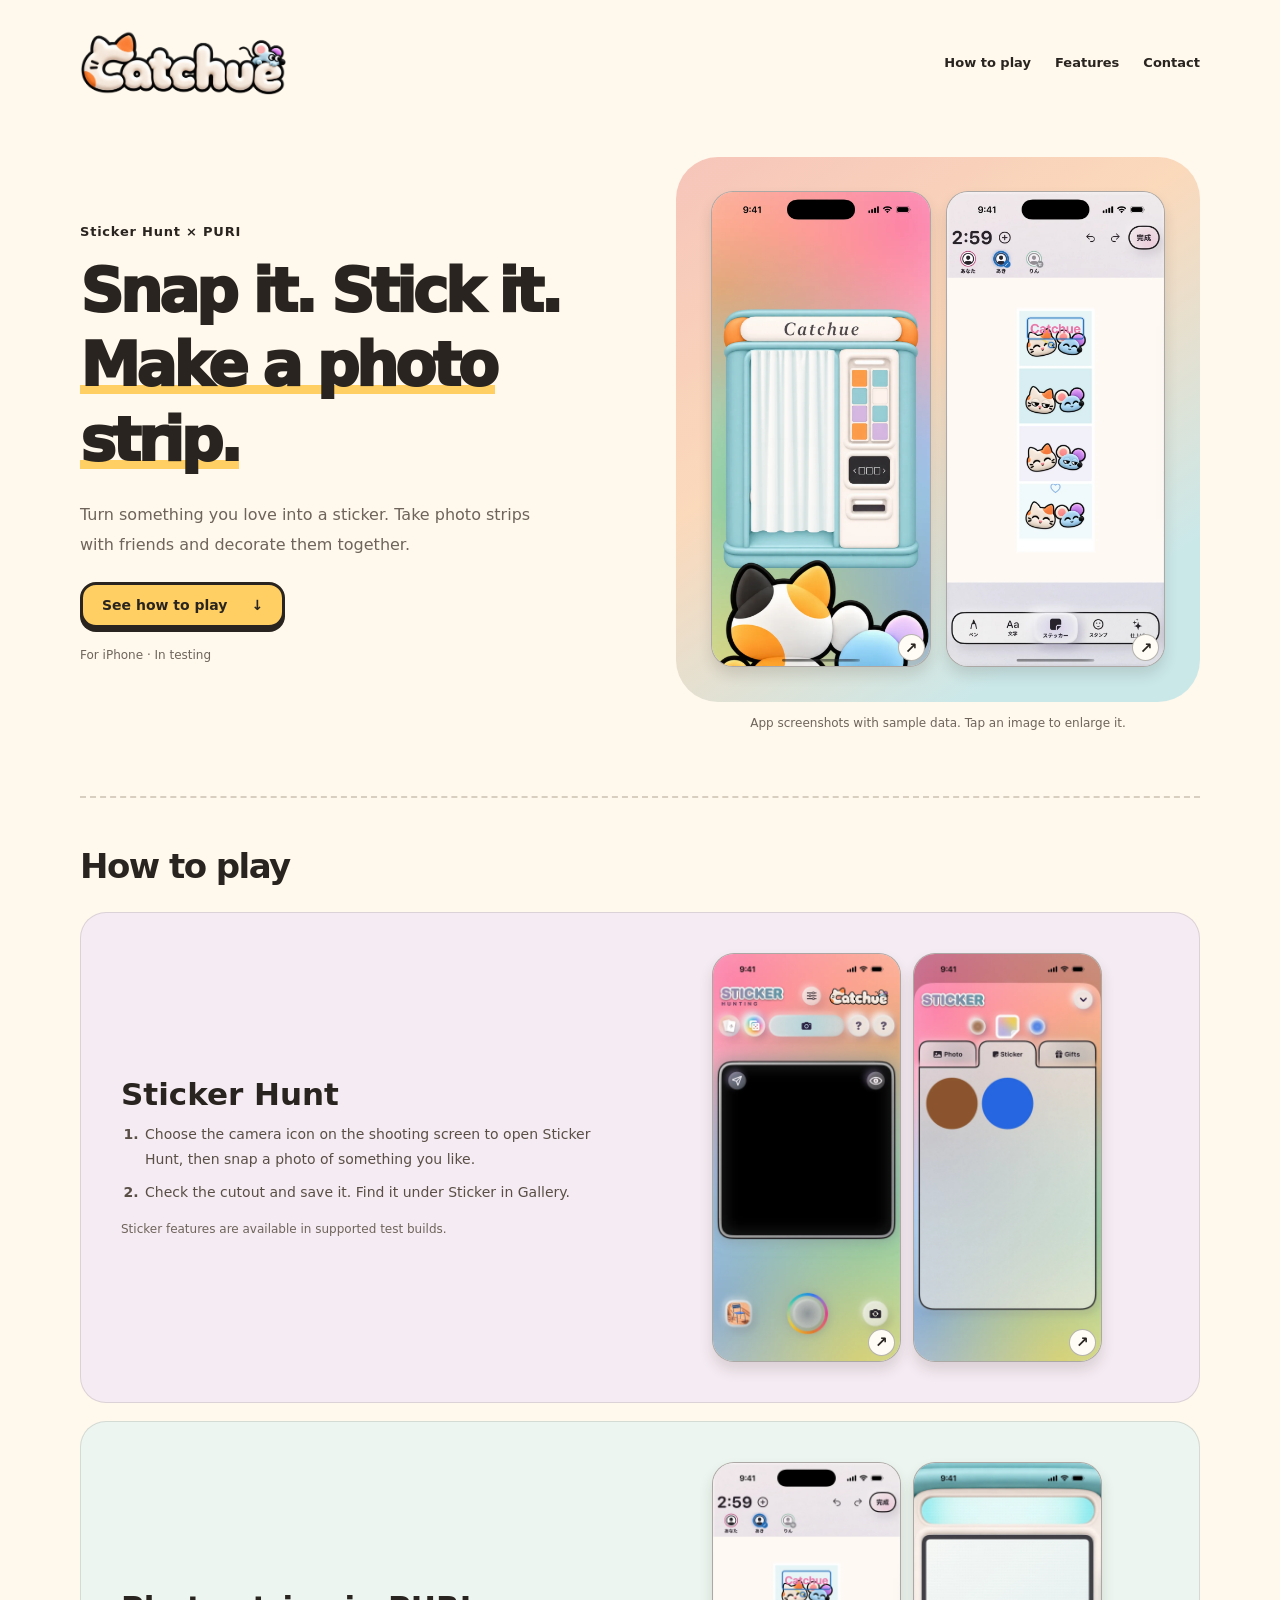
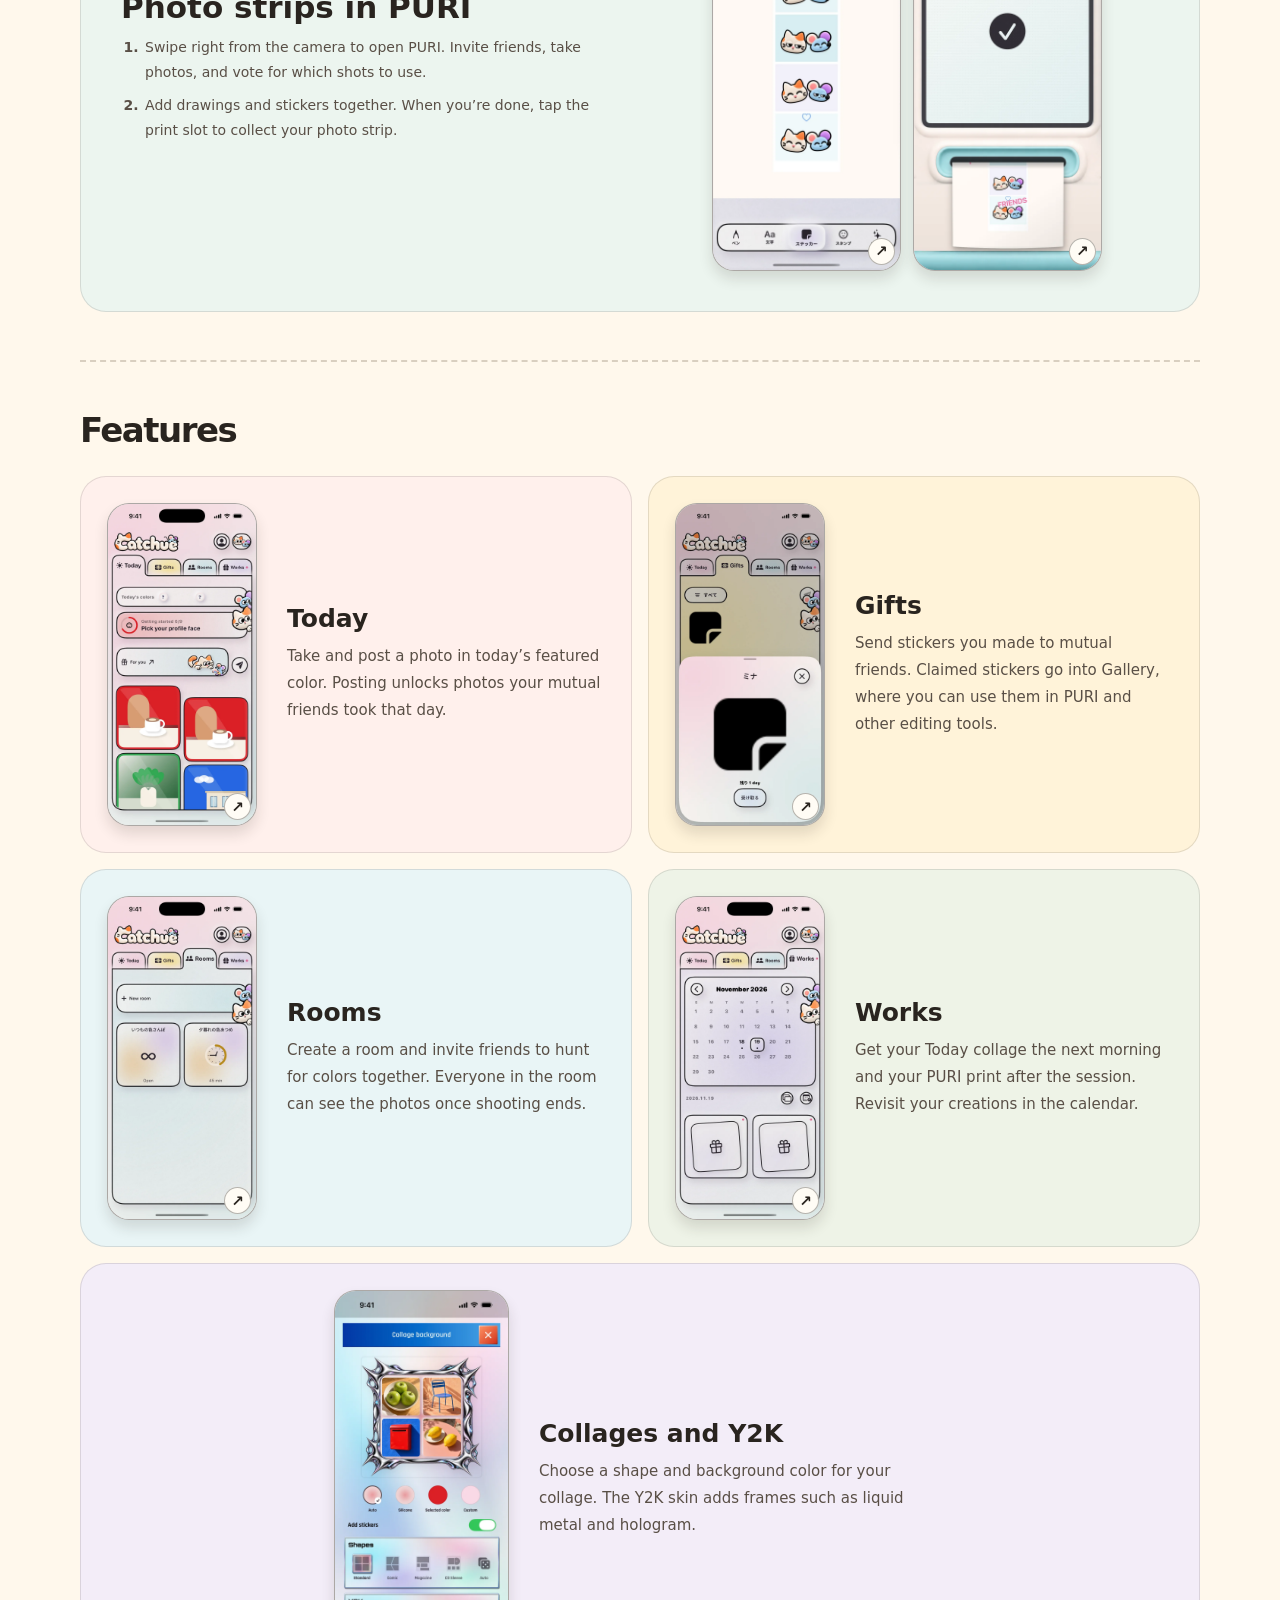
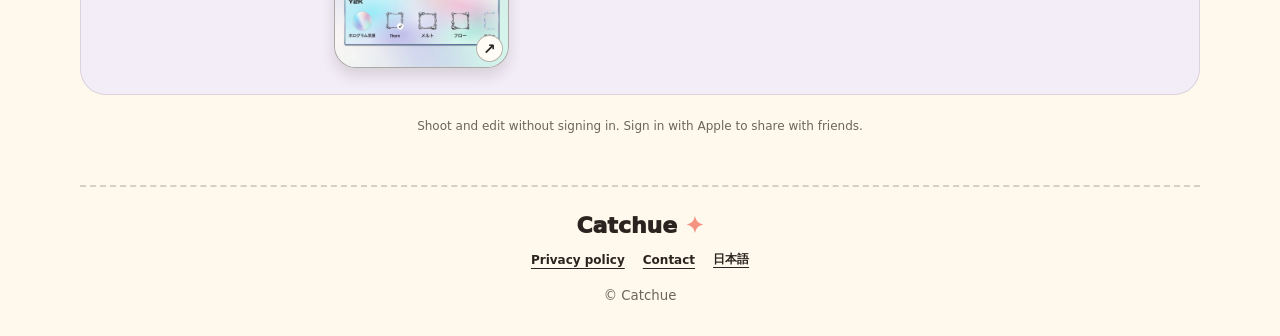
==== commit 064d1f53: "紹介ページに実画面と機能の説明を掲載" ====
--- a/index.html
+++ b/index.html
@@ -10,8 +10,8 @@
 <meta property="og:description" content="ステッカーハントで見つけたものを切り抜いて、友達とプリクラに。色探しの写真はコラージュに。">
 <meta property="og:image" content="https://catchue-app.github.io/catchue/icon.png">
 <link rel="icon" href="icon.png">
-<link rel="stylesheet" href="style.css?v=visual1">
-<script src="home.js?v=visual1" defer></script>
+<link rel="stylesheet" href="style.css?v=app-screens1">
+<script src="home.js?v=app-screens1" defer></script>
 </head>
 <body class="home">
 <div class="site-wrap">
@@ -22,120 +22,92 @@
 <main class="home-main">
   <section class="hero" aria-labelledby="hero-title">
     <div class="hero-copy">
-      <p class="eyebrow"><span class="tiny-dot"></span><span data-i18n="eyebrow">ステッカーハント × PURI</span></p>
+      <p class="eyebrow" data-i18n="eyebrow">ステッカーハント × PURI</p>
       <h1 id="hero-title"><span data-i18n="title">撮って、貼って。</span><br><span class="play-word" data-i18n="titleAccent">プリクラに。</span></h1>
-      <a class="button button-yellow" href="#how"><span data-i18n="discover">あそびかたを見る</span><span aria-hidden="true">↗</span></a>
-      <p class="release-note"><span class="status-dot"></span><span data-i18n="release">iPhoneアプリ · ただいまテスト中</span></p>
+      <p class="hero-description" data-i18n="description">お気に入りを撮って、自分だけのステッカーに。友達と撮ったプリクラに貼って、一緒に飾れます。</p>
+      <a class="button button-yellow" href="#how"><span data-i18n="discover">あそびかたを見る</span><span aria-hidden="true">↓</span></a>
+      <p class="release-note" data-i18n="release">iPhoneアプリ · ただいまテスト中</p>
     </div>
-    <div class="hero-playground" aria-label="色を選んで、猫とネズミとあそぼう">
-      <div class="scene-disc" aria-hidden="true"></div>
-      <span class="scene-spark spark-one" aria-hidden="true">✦</span><span class="scene-spark spark-two" aria-hidden="true">✧</span>
-      <div class="speech" data-i18n="speech">どの色を探す？</div>
-      <div class="friends-art">
-        <div class="color-orb" aria-hidden="true"></div>
-        <img src="assets/catchue-friends.webp" width="1200" height="732" alt="白とオレンジの猫と、水色のネズミが、いっしょに色を紹介しています。" fetchpriority="high" data-alt="friendsAlt">
+    <figure class="hero-preview">
+      <div class="hero-screens">
+        <a class="screen" href="assets/screens/puri-layout-ja.webp" target="_blank" rel="noopener" data-screen="puri-layout"><img src="assets/screens/puri-layout-ja.webp" width="780" height="1696" alt="PURIの入り口。水色のプリクラ機が表示されています。" data-alt="altBooth" fetchpriority="high"><span class="screen-zoom" aria-hidden="true">↗</span></a>
+        <a class="screen" href="assets/screens/puri-editing-ja.webp" target="_blank" rel="noopener" data-screen="puri-editing"><img src="assets/screens/puri-editing-ja.webp" width="780" height="1696" alt="PURIの落書き画面。プリクラの下にペンやステッカーのツールが並んでいます。" data-alt="altPuriEdit" fetchpriority="high"><span class="screen-zoom" aria-hidden="true">↗</span></a>
       </div>
-      <div class="color-picker">
-        <div class="color-name" id="color-name" aria-live="polite">SKY BLUE</div>
-        <div class="swatches" role="group" aria-label="試しに色を選ぶ" data-label="colorsLabel">
-          <button class="color-choice" type="button" data-color="#80cbe8" data-name="SKY BLUE" aria-label="水色" aria-pressed="true" style="--swatch:#80cbe8"><span aria-hidden="true">✓</span></button>
-          <button class="color-choice" type="button" data-color="#ffab9f" data-name="CORAL" aria-label="コーラル" aria-pressed="false" style="--swatch:#ffab9f"><span aria-hidden="true">✓</span></button>
-          <button class="color-choice" type="button" data-color="#ffcf63" data-name="SUNNY YELLOW" aria-label="黄色" aria-pressed="false" style="--swatch:#ffcf63"><span aria-hidden="true">✓</span></button>
-          <button class="color-choice" type="button" data-color="#a9d7b8" data-name="MINT" aria-label="ミント" aria-pressed="false" style="--swatch:#a9d7b8"><span aria-hidden="true">✓</span></button>
-          <button class="color-choice" type="button" data-color="#c3abe7" data-name="LILAC" aria-label="ライラック" aria-pressed="false" style="--swatch:#c3abe7"><span aria-hidden="true">✓</span></button>
-        </div>
+      <figcaption data-i18n="screenshotNote">アプリの実画面（サンプルデータ）。画像をタップすると拡大します。</figcaption>
+    </figure>
+  </section>
+
+  <section class="how-section" id="how" aria-labelledby="how-title">
+    <h2 id="how-title" data-i18n="navHow">あそびかた</h2>
+    <article class="guide guide-sticker">
+      <div class="guide-copy">
+        <h3 data-i18n="stickerTitle">ステッカーハント</h3>
+        <ol>
+          <li data-i18n="stickerShoot">撮影画面でカメラのアイコンを選ぶと、ステッカーハントに。好きなものを撮ります。</li>
+          <li data-i18n="stickerSave">切り抜きを確認して保存。ギャラリーの「Sticker」から選べます。</li>
+        </ol>
+        <p class="availability-note" data-i18n="availability">ステッカー機能は対応するテスト版で使えます。</p>
       </div>
-    </div>
+      <div class="guide-screens">
+        <a class="screen" href="assets/screens/sticker-camera-ja.webp" target="_blank" rel="noopener" data-screen="sticker-camera"><img src="assets/screens/sticker-camera-ja.webp" width="780" height="1696" alt="ステッカーハントの撮影画面。上部にSTICKER HUNTINGと表示されています。" data-alt="altStickerCamera" loading="lazy"><span class="screen-zoom" aria-hidden="true">↗</span></a>
+        <a class="screen" href="assets/screens/sticker-gallery-ja.webp" target="_blank" rel="noopener" data-screen="sticker-gallery"><img src="assets/screens/sticker-gallery-ja.webp" width="780" height="1696" alt="ギャラリーのStickerタブ。保存したステッカーが並んでいます。" data-alt="altStickerGallery" loading="lazy"><span class="screen-zoom" aria-hidden="true">↗</span></a>
+      </div>
+    </article>
+    <article class="guide guide-puri">
+      <div class="guide-copy">
+        <h3 data-i18n="puriTitle">PURIでプリクラ</h3>
+        <ol>
+          <li data-i18n="puriShoot">カメラ画面を右にスワイプしてPURIへ。友達を招待して撮影し、使う写真を投票で選びます。</li>
+          <li data-i18n="puriDecorate">ペンやステッカーで一緒に飾ります。完成したら印刷口をタップして受け取れます。</li>
+        </ol>
+      </div>
+      <div class="guide-screens">
+        <a class="screen" href="assets/screens/puri-editing-ja.webp" target="_blank" rel="noopener" data-screen="puri-editing"><img src="assets/screens/puri-editing-ja.webp" width="780" height="1696" alt="PURIの落書き画面。プリクラの下にペンやステッカーのツールが並んでいます。" data-alt="altPuriEdit" loading="lazy"><span class="screen-zoom" aria-hidden="true">↗</span></a>
+        <a class="screen" href="assets/screens/puri-print-ja.webp" target="_blank" rel="noopener" data-screen="puri-print"><img src="assets/screens/puri-print-ja.webp" width="780" height="1696" alt="PURIの完成画面。印刷口から完成したプリクラが出ています。" data-alt="altPuriPrint" loading="lazy"><span class="screen-zoom" aria-hidden="true">↗</span></a>
+      </div>
+    </article>
   </section>
-  <section class="how-section" id="how" aria-labelledby="how-title">
-    <div class="section-heading"><h2 id="how-title" data-i18n="navHow">あそびかた</h2></div>
-    <ol class="play-flow" role="list">
-      <li class="play-panel">
-        <div class="play-art art-blue"><img src="assets/catchue-sticker-hunt.webp" width="512" height="320" alt="" loading="lazy"></div>
-        <h3 data-i18n="step1">好きなものを撮る</h3>
-      </li>
-      <li class="play-panel">
-        <div class="play-art art-mint cutout-demo" aria-hidden="true">
-          <span class="cutout-photo"><span class="berry"></span></span>
-          <span class="diagram-arrow"></span>
-          <span class="cutout-sticker"><span class="berry"></span></span>
-        </div>
-        <h3 data-i18n="step2">切り抜いて保存</h3>
-      </li>
-      <li class="play-panel">
-        <div class="play-art art-lilac"><img src="assets/catchue-puri-pose.webp" width="512" height="320" alt="" loading="lazy"></div>
-        <h3 data-i18n="step3">みんなで撮る</h3>
-      </li>
-      <li class="play-panel">
-        <div class="play-art art-peach"><img src="assets/catchue-puri-print.webp" width="512" height="320" alt="" loading="lazy"></div>
-        <h3 data-i18n="step4">飾って受け取る</h3>
-      </li>
-    </ol>
-    <p class="availability-note" data-i18n="availability">ステッカーは対応テスト版で使えます。</p>
-  </section>
+
   <section class="feature-section" id="features" aria-labelledby="features-title">
-    <div class="section-heading"><h2 id="features-title" data-i18n="navFeatures">できること</h2></div>
+    <h2 id="features-title" data-i18n="navFeatures">できること</h2>
     <div class="feature-grid">
       <article class="feature-card feature-today">
-        <div class="feature-art" aria-hidden="true">
-          <span class="demo-color"></span><span class="diagram-arrow"></span>
-          <img class="demo-photo" src="assets/catchue-demo-postbox.webp" alt="" width="192" height="192" loading="lazy">
+        <a class="screen" href="assets/screens/today-ja.webp" target="_blank" rel="noopener" data-screen="today"><img src="assets/screens/today-ja.webp" width="780" height="1696" alt="Todayのお題の色と投稿写真の一覧。" data-alt="altToday" loading="lazy"><span class="screen-zoom" aria-hidden="true">↗</span></a>
+        <div class="feature-copy">
+          <h3>Today</h3>
+          <p data-i18n="todayDetail">配信されたお題の色で撮って投稿。投稿すると、相互フレンドがその日に撮った写真を見られます。</p>
         </div>
-        <h3>Today</h3><p data-i18n="todayDetail">お題の色で投稿</p>
+      </article>
+      <article class="feature-card feature-gifts-detail">
+        <a class="screen" href="assets/screens/gifts-detail-ja.webp" target="_blank" rel="noopener" data-screen="gifts-detail"><img src="assets/screens/gifts-detail-ja.webp" width="780" height="1696" alt="Giftsの詳細画面。ステッカーのプレビューと受け取りボタンが表示されています。" data-alt="altGifts" loading="lazy"><span class="screen-zoom" aria-hidden="true">↗</span></a>
+        <div class="feature-copy">
+          <h3>Gifts</h3>
+          <p data-i18n="giftsDetail">作ったステッカーを相互フレンドに配布。受け取ったステッカーはギャラリーに入り、PURIなどで使えます。</p>
+        </div>
       </article>
       <article class="feature-card feature-rooms">
-        <div class="feature-art" aria-hidden="true">
-          <img class="demo-characters" src="assets/catchue-friends.webp" alt="" width="1200" height="732" loading="lazy">
-          <span class="diagram-arrow"></span>
-          <span class="demo-stack">
-            <img class="demo-photo" src="assets/catchue-demo-lemons.webp" alt="" width="192" height="192" loading="lazy">
-            <img class="demo-photo" src="assets/catchue-demo-chair.webp" alt="" width="192" height="192" loading="lazy">
-          </span>
+        <a class="screen" href="assets/screens/rooms-ja.webp" target="_blank" rel="noopener" data-screen="rooms"><img src="assets/screens/rooms-ja.webp" width="780" height="1696" alt="Roomsの一覧。ルーム作成と参加中のルームが表示されています。" data-alt="altRooms" loading="lazy"><span class="screen-zoom" aria-hidden="true">↗</span></a>
+        <div class="feature-copy">
+          <h3>Rooms</h3>
+          <p data-i18n="roomsDetail">ルームを作って友達を招待し、一緒に色を探します。撮影が終わると、参加者同士で写真を見られます。</p>
         </div>
-        <h3>Rooms</h3><p data-i18n="roomsDetail">友達と色探し</p>
-      </article>
-      <article class="feature-card feature-puri">
-        <div class="feature-art" aria-hidden="true">
-          <img class="demo-characters" src="assets/catchue-puri-pose.webp" alt="" width="512" height="320" loading="lazy">
-          <span class="diagram-arrow"></span>
-          <span class="demo-strip">
-            <img src="assets/catchue-puri-pose.webp" alt="" width="512" height="320" loading="lazy">
-            <img src="assets/catchue-friends.webp" alt="" width="1200" height="732" loading="lazy">
-          </span>
-        </div>
-        <h3>PURI</h3><p data-i18n="puriDetail">みんなで作るプリクラ</p>
-      </article>
-      <article class="feature-card feature-gifts">
-        <div class="feature-art" aria-hidden="true">
-          <span class="cutout-sticker"><span class="berry"></span></span><span class="diagram-arrow"></span><span class="demo-gift"></span>
-        </div>
-        <h3>Gifts</h3><p data-i18n="giftsDetail">ステッカーの贈りもの</p>
       </article>
       <article class="feature-card feature-works">
-        <div class="feature-art" aria-hidden="true">
-          <span class="demo-calendar"><span></span></span><span class="diagram-arrow"></span>
-          <span class="demo-collage">
-            <img src="assets/catchue-demo-apples.webp" alt="" width="192" height="192" loading="lazy">
-            <img src="assets/catchue-demo-chair.webp" alt="" width="192" height="192" loading="lazy">
-            <img src="assets/catchue-demo-postbox.webp" alt="" width="192" height="192" loading="lazy">
-            <img src="assets/catchue-demo-lemons.webp" alt="" width="192" height="192" loading="lazy">
-          </span>
+        <a class="screen" href="assets/screens/works-ja.webp" target="_blank" rel="noopener" data-screen="works"><img src="assets/screens/works-ja.webp" width="780" height="1696" alt="Worksのカレンダー。日付ごとに作品や受け取りが表示されています。" data-alt="altWorks" loading="lazy"><span class="screen-zoom" aria-hidden="true">↗</span></a>
+        <div class="feature-copy">
+          <h3>Works</h3>
+          <p data-i18n="worksDetail">Todayの自動コラージュは翌朝に、PURIの作品は撮影後に。届いた作品をカレンダーで振り返れます。</p>
         </div>
-        <h3>Works</h3><p data-i18n="worksDetail">作品を見返す</p>
       </article>
-      <article class="feature-card feature-skins">
-        <div class="feature-art" aria-hidden="true">
-          <span class="demo-silicone"><img src="assets/catchue-demo-apples.webp" alt="" width="192" height="192" loading="lazy"></span>
-          <span class="diagram-arrow"></span>
-          <span class="demo-chrome">
-            <img src="assets/catchue-demo-apples.webp" alt="" width="192" height="192" loading="lazy">
-            <img src="assets/catchue-demo-chrome-frame.webp" alt="" width="256" height="256" loading="lazy">
-          </span>
+      <article class="feature-card feature-collage-background">
+        <a class="screen" href="assets/screens/collage-background-ja.webp" target="_blank" rel="noopener" data-screen="collage-background"><img src="assets/screens/collage-background-ja.webp" width="780" height="1696" alt="Y2Kスキンのコラージュ背景画面。写真の見本と背景・シェイプ・枠の選択肢が表示されています。" data-alt="altCollage" loading="lazy"><span class="screen-zoom" aria-hidden="true">↗</span></a>
+        <div class="feature-copy">
+          <h3 data-i18n="collageTitle">コラージュとY2K</h3>
+          <p data-i18n="collageDetail">コラージュのシェイプや背景色を選んで、自分好みに。Y2Kスキンでは、リキッドメタルやホログラムの枠で飾れます。</p>
         </div>
-        <h3 data-i18n="skinsTitle">シリコン / Y2K</h3><p data-i18n="skinsDetail">スキンを着せ替え</p>
       </article>
     </div>
-    <p class="access-note"><span data-i18n="localAccess">撮影・編集はサインイン不要</span><span data-i18n="sharingAccess">共有はAppleでサインイン</span></p>
+    <p class="access-note" data-i18n="access">撮影・編集はサインイン不要です。友達と共有するときはAppleでサインインします。</p>
   </section>
 </main>
 <footer class="site-footer"><a class="footer-brand" href="./">Catchue<span aria-hidden="true">✦</span></a><div class="footer-links"><a href="privacy/?lang=ja" data-i18n="privacy">プライバシーポリシー</a><a href="mailto:catchue.app@gmail.com" data-i18n="navContact">お問い合わせ</a><a href="?lang=en" id="language-link" lang="en">English</a></div><small>© Catchue</small></footer>
--- a/style.css
+++ b/style.css
@@ -1,365 +1,279 @@
 /* Catchue: warm silicone, candy colors, and the app's own cat and mouse. */
-:root{color-scheme:light;--bg:#fff8ec;--ink:#29241f;--sub:#6e645b;--paper:#fffcf5;--accent:#f49380;--play-color:#80cbe8;--line:3px solid var(--ink);--shade:#ded4c5;--light:#fff}
-*{box-sizing:border-box}html{scroll-behavior:smooth;scroll-padding-top:30px}body{margin:0;background:var(--bg);color:var(--ink);font-family:ui-rounded,"Hiragino Maru Gothic ProN","Hiragino Sans",system-ui,sans-serif;-webkit-font-smoothing:antialiased}a{color:inherit}button,a{-webkit-tap-highlight-color:transparent}button{font:inherit}a:focus-visible,button:focus-visible{outline:3px solid #256ac0;outline-offset:6px}img{display:block;max-width:100%;height:auto}::selection{background:#ffdd7f;color:#29241f}.site-wrap{max-width:1240px;margin:auto;padding:0 52px}.site-header{display:flex;align-items:center;justify-content:space-between;gap:24px;padding:27px 0 8px}.brand{display:block;width:206px;flex-shrink:0}.brand img{width:100%;height:auto}.site-header nav{display:flex;gap:28px;font-size:13px;font-weight:800}.site-header nav a{text-decoration:none;text-underline-offset:6px}.site-header nav a:hover{text-decoration:underline}.home-main{max-width:none;padding:0;margin:0}.hero{display:grid;grid-template-columns:.95fr 1.15fr;align-items:center;gap:6px;min-height:624px;padding:16px 0 34px}.hero-copy{position:relative;z-index:2;padding-bottom:16px}.eyebrow{display:flex;align-items:center;gap:9px;font-size:11px;letter-spacing:.08em;font-weight:850;line-height:1.7;margin:0 0 19px}.tiny-dot{width:11px;height:11px;border:2px solid var(--ink);border-radius:50%;background:#f7ad9a}.hero h1{font-size:clamp(42px,4.8vw,64px);font-weight:950;letter-spacing:-.065em;line-height:1.4;margin:0 0 23px;white-space:nowrap}.play-word{position:relative;display:inline-block;isolation:isolate}.play-word:after{content:"";position:absolute;z-index:-1;height:21%;inset:auto -2px 8%;background:#ffcf63;border-radius:50% 25% 35% 20%;transform:rotate(-2deg)}.button{display:inline-flex;align-items:center;justify-content:space-between;gap:35px;min-height:54px;padding:14px 25px;border:var(--line);border-radius:18px;text-decoration:none;font-size:15px;font-weight:850;box-shadow:0 5px 0 var(--ink);transition:transform .14s ease,box-shadow .14s ease}.button-yellow{background:#ffcf63}.button:hover{transform:translateY(-2px);box-shadow:0 7px 0 var(--ink)}.button:active{transform:translateY(4px) scale(.97);box-shadow:0 1px 0 var(--ink)}.button span[aria-hidden]{font-size:24px;line-height:1}.release-note{display:flex;align-items:center;gap:7px;font-size:10px;letter-spacing:.015em;color:var(--sub);margin:20px 0 0}.status-dot{width:6px;height:6px;background:#729c77;border-radius:100%}.hero-playground{position:relative;isolation:isolate;min-width:0;height:520px;display:flex;align-items:center;justify-content:center}.scene-disc{position:absolute;inset:46px -5px 57px;background:color-mix(in srgb,var(--play-color) 24%,#fff8ec);border-radius:47% 53% 45% 55% / 49% 45% 55% 51%;box-shadow:inset 0 5px 7px #fff9,0 14px 0 #e7dccb55;transform:rotate(-6deg);transition:background .25s}.friends-art{position:relative;width:112%;min-width:112%;margin-top:38px;z-index:2}.friends-art>img{position:relative;z-index:2;width:100%;filter:drop-shadow(0 12px 3px #59422212)}.color-orb{position:absolute;width:18%;aspect-ratio:1;border:3px solid var(--ink);border-radius:50%;background:var(--play-color);left:50%;top:66.7%;transform:translate(-50%,-50%);box-shadow:inset 5px 5px 10px #fff9,inset -5px -6px 10px #20202025,0 5px 0 #29241f1a;transition:background .2s;z-index:1}.speech{position:absolute;z-index:3;top:37px;left:27%;padding:13px 22px;border:var(--line);background:var(--paper);border-radius:23px 23px 23px 5px;box-shadow:0 4px 0 #29241f13;transform:rotate(-5deg);font-size:15px;font-weight:850;white-space:nowrap}.scene-spark{position:absolute;font-size:45px;line-height:1}.spark-one{top:113px;right:14px;color:#dd9652;transform:rotate(12deg)}.spark-two{bottom:112px;left:2px;font-size:34px;color:#72a98d}.color-picker{position:absolute;z-index:4;bottom:0;left:50%;transform:translateX(-50%);text-align:center}.color-name{font-size:10px;letter-spacing:.16em;font-weight:850;margin-bottom:13px;white-space:nowrap}.swatches{display:flex;gap:10px}.color-choice{width:39px;height:39px;min-width:39px;border:var(--line);border-radius:50%;background:var(--swatch);cursor:pointer;box-shadow:inset 2px 3px 4px #fff9,0 3px 0 #29241f20;transition:transform .14s,box-shadow .14s;display:grid;place-items:center;padding:0;color:var(--ink)}.color-choice span{visibility:hidden;font-size:18px;font-weight:950}.color-choice[aria-pressed=true]{transform:translateY(-5px);box-shadow:inset 2px 3px 4px #fff9,0 6px 0 #29241f20}.color-choice[aria-pressed=true] span{visibility:visible}.color-choice:active{transform:translateY(2px) scale(.9);box-shadow:inset 2px 3px 4px #29241f25,0 1px 0 #29241f20}.how-section{padding:63px 0 71px;border-top:2px dashed #d9cfc0;scroll-margin-top:15px}.section-heading{text-align:center;margin-bottom:43px}.section-heading h2{font-size:33px;letter-spacing:-.045em;line-height:1.5;margin:0;font-weight:900}.art-blue{background:#c6e7ef}.art-lilac{background:#daccf0}.art-peach{background:#f7cbb3}.site-footer{border-top:2px dashed #d9cfc0;padding:33px 0 30px;text-align:center}.footer-brand{display:inline-flex;gap:9px;align-items:center;font-size:22px;font-weight:950;text-decoration:none;letter-spacing:-.04em}.footer-brand span{color:#ee9b78;font-size:22px}.footer-links{display:flex;justify-content:center;gap:24px;font-size:11px;font-weight:650;flex-wrap:wrap}.footer-links a{text-underline-offset:4px}.site-footer small{display:block;color:#9a8c7d;font-size:9px;margin-top:23px}
+:root{color-scheme:light;--bg:#fff8ec;--ink:#29241f;--sub:#6e645b;--paper:#fffcf5;--accent:#f49380;--line:3px solid var(--ink);--shade:#ded4c5;--light:#fff}
+*{box-sizing:border-box}html{scroll-behavior:smooth;scroll-padding-top:30px}body{margin:0;background:var(--bg);color:var(--ink);font-family:ui-rounded,"Hiragino Maru Gothic ProN","Hiragino Sans",system-ui,sans-serif;-webkit-font-smoothing:antialiased}a{color:inherit}button,a{-webkit-tap-highlight-color:transparent}button{font:inherit}a:focus-visible,button:focus-visible{outline:3px solid #256ac0;outline-offset:6px}img{display:block;max-width:100%;height:auto}::selection{background:#ffdd7f;color:#29241f}
+.brand{display:block}
 /* Documents and older invitation links share the same warm, readable identity. */
 .blobs{display:none}body:not(.home) main{max-width:850px;margin:0 auto;padding:28px 24px 45px}body:not(.home) .brand{width:210px;margin:0 auto 28px}body:not(.home) .brand small{display:none}.card{background:var(--paper);border:var(--line);border-radius:26px;padding:32px;text-align:center;box-shadow:0 7px 0 #e5d9c9}article.card{text-align:left;max-width:760px;margin:auto}article h1{font-size:29px;letter-spacing:-.04em;margin:0 0 12px}article h2{font-size:17px;line-height:1.6;margin:29px 0 10px}article p,article li{font-size:14px;line-height:1.95;color:#594f46;overflow-wrap:anywhere}article a{text-underline-offset:4px}.swatch{width:100px;height:100px;margin:8px auto 22px;border:var(--line);border-radius:50%;background:var(--accent);box-shadow:inset 5px 5px 12px #fff8,inset -5px -5px 10px #29241f1c,0 5px 0 #29241f15}.color{font-size:38px;font-weight:900;margin:0}.jp{font-size:15px;font-weight:800;line-height:1.7}.note{font-size:13px;color:var(--sub);line-height:1.9;margin:16px 0}.meta{display:flex;justify-content:center;gap:12px;flex-wrap:wrap;margin:18px 0}.chip{background:#f7e2b4;border:2px solid var(--ink);border-radius:12px;padding:8px 12px;font-size:13px;font-weight:750}.timer{font-size:38px;font-weight:900;font-variant-numeric:tabular-nums;margin:12px 0}.btn{display:block;border:var(--line);border-radius:15px;background:var(--accent);padding:14px 18px;margin-top:15px;text-align:center;font-weight:850;font-size:15px;color:var(--ink);text-decoration:none;box-shadow:0 4px 0 var(--ink);transition:transform .14s,box-shadow .14s}.btn:active{transform:translateY(3px) scale(.98);box-shadow:0 1px 0 var(--ink)}.btn.sub{background:#ffdf94}.btn[aria-disabled=true]{pointer-events:none;opacity:.6;box-shadow:none}body:not(.home) footer{text-align:center;font-size:12px;color:var(--sub);margin-top:30px}#legacyNote{margin:0 auto 24px;text-align:center;max-width:540px}section.card[hidden]{display:none}
-@media(min-width:1500px){.hero{min-height:660px}}@media(max-width:1000px){.site-wrap{padding:0 32px}.hero{grid-template-columns:1fr 1.05fr;min-height:570px}.hero h1{font-size:48px}.hero-playground{height:475px}.speech{top:53px;font-size:13px;left:23%}.friends-art{margin-top:24px}}
-@media(max-width:700px){.site-wrap{padding:0 22px}.site-header{padding-top:18px;gap:10px}.brand{width:158px}.site-header nav{gap:15px;font-size:10px}.site-header nav a:last-child{display:none}.hero{grid-template-columns:1fr;gap:0;padding:28px 0 38px;min-height:0}.hero-copy{padding-bottom:0;text-align:center}.eyebrow{justify-content:center;font-size:10px;margin-bottom:12px}.hero h1{font-size:clamp(39px,9.5vw,57px);line-height:1.3;letter-spacing:-.06em;margin-bottom:15px}.hero h1 br{display:block}.hero-copy .button{min-height:46px;padding:10px 21px;font-size:12px;border-radius:14px;gap:27px}.release-note{justify-content:center;font-size:9px;margin-top:16px}.hero-playground{height:355px;max-width:460px;width:100%;margin:12px auto 0}.scene-disc{inset:34px 7px 48px}.friends-art{width:106%;min-width:106%;margin-top:8px}.speech{top:10px;left:27%;font-size:11px;padding:9px 14px;border-width:2.5px}.spark-one{top:69px;right:8px;font-size:30px}.spark-two{bottom:78px;font-size:24px;left:0}.color-orb{border-width:2.5px}.color-picker{bottom:0}.color-name{font-size:9px;margin-bottom:10px}.color-choice{width:35px;height:35px;min-width:35px;border-width:2.5px}.swatches{gap:11px}.how-section{padding:41px 0 39px}.section-heading{margin-bottom:33px}.section-heading h2{font-size:27px}.site-footer{padding-top:26px}.footer-links{font-size:10px;gap:18px}body:not(.home) main{padding:18px 17px 30px}body:not(.home) .brand{width:175px;margin-bottom:22px}article.card{padding:25px 21px;border-width:2px;border-radius:21px}article h1{font-size:24px}article h2{font-size:16px}article p,article li{font-size:13px}.card{padding:24px 20px}}
-@media(max-width:370px){.site-wrap{padding:0 18px}.hero h1{font-size:35px}.hero-playground{height:320px}.speech{top:13px}.friends-art{margin-top:20px}}
+@media(max-width:700px){body:not(.home) main{padding:18px 17px 30px}body:not(.home) .brand{width:175px;margin-bottom:22px}article.card{padding:25px 21px;border-width:2px;border-radius:21px}article h1{font-size:24px}article h2{font-size:16px}article p,article li{font-size:13px}.card{padding:24px 20px}}
 @media(prefers-reduced-motion:reduce){html{scroll-behavior:auto}*,*:before,*:after{transition:none!important;animation:none!important}}
 
-html[lang="en"] .hero h1 {
-  font-size: clamp(36px, 4vw, 60px);
-}
-
-.play-flow {
-  display: grid;
-  grid-template-columns: repeat(4, minmax(0, 1fr));
-  gap: 32px;
-  padding: 0;
-  margin: 0;
-  list-style: none;
-}
-.play-panel {
-  min-width: 0;
-  text-align: center;
-}
-.play-panel:not(:last-child) .play-art::after,
-.diagram-arrow::before {
-  display: block;
-  content: "";
-  width: 10px;
-  height: 10px;
-  border-top: 2px solid currentColor;
-  border-right: 2px solid currentColor;
-  transform: rotate(45deg);
-}
-.play-panel:not(:last-child) .play-art::after {
-  position: absolute;
-  top: calc(50% - 5px);
-  right: -21px;
+/* Public app introduction */
+.site-wrap {
+  width: min(100% - 72px, 1120px);
+  margin-inline: auto;
+}
+.site-header,
+.site-header nav,
+.footer-links {
+  display: flex;
+  align-items: center;
+}
+.site-header {
+  justify-content: space-between;
+  gap: 18px;
+  padding: 24px 0 12px;
+}
+.site-header .brand {
+  flex: none;
+  width: clamp(140px, 23vw, 206px);
+}
+.site-header nav {
+  gap: 24px;
+  font-size: 13px;
+  font-weight: 750;
+}
+.site-header nav a {
+  text-decoration: none;
+  text-underline-offset: 5px;
+}
+.site-header nav a:hover { text-decoration: underline; }
+
+.hero {
+  display: grid;
+  grid-template-columns: minmax(0, 1fr) minmax(0, 1fr);
+  align-items: center;
+  gap: clamp(24px, 6vw, 72px);
+  padding: 44px 0 63px;
+}
+.eyebrow {
+  font-size: 13px;
+  font-weight: 850;
+  letter-spacing: .06em;
+  margin: 0 0 15px;
+}
+.hero h1 {
+  margin: 0 0 23px;
+  font-size: clamp(37px, 5.15vw, 67px);
+  font-weight: 950;
+  letter-spacing: -.06em;
+  line-height: 1.24;
+}
+html[lang="en"] .hero h1 { font-size: clamp(36px, 4.7vw, 60px); }
+.play-word {
+  position: relative;
+  display: inline;
+  isolation: isolate;
+  background: linear-gradient(transparent 78%, #ffcf63 78% 91%, transparent 91%);
+}
+.hero-description {
+  max-width: 29em;
   color: var(--sub);
-}
-.play-art {
-  position: relative;
-  display: grid;
-  place-items: center;
-  aspect-ratio: 4 / 3;
-  border: 1px solid #29241f1a;
-  border-radius: 27px;
-  box-shadow: inset 0 2px 4px #ffffff75, 0 4px 0 #29241f0e;
-}
-.play-art > img {
-  width: 100%;
-  padding: 6%;
-}
-.art-mint { background: #d9ecd9; }
-.play-panel h3 {
-  min-height: 2.8em;
-  margin: 15px 0 0;
-  font-size: clamp(14px, 1.3vw, 18px);
-  line-height: 1.4;
-}
-.cutout-demo {
-  --berry-size: clamp(32px, 4.2vw, 62px);
-  display: flex;
-  align-items: center;
-  justify-content: center;
-  gap: 10%;
-}
-.cutout-photo,
-.cutout-sticker {
-  display: grid;
-  flex: none;
-  place-items: center;
-  width: 1.33em;
-  aspect-ratio: 1;
-  font-size: var(--berry-size, 49px);
-}
-.cutout-photo {
-  border: .07em solid white;
-  border-radius: .2em;
-  background: linear-gradient(#fce2bb 68%, #e2ab7f 68%);
-  box-shadow: 0 2px 0 #29241f24;
-  transform: rotate(-7deg);
-}
-.cutout-sticker {
-  transform: rotate(9deg);
-  filter: drop-shadow(2px 0 #fff) drop-shadow(-2px 0 #fff)
-    drop-shadow(0 -2px #fff) drop-shadow(0 2px #fff) drop-shadow(0 3px 1px #29241f35);
-}
-.berry {
-  width: 1em;
-  aspect-ratio: 1;
-  background: url("assets/catchue-sticker-hunt.webp") 55.75% 70.77% / 853.33% 533.33% no-repeat;
-  clip-path: polygon(0 0, 100% 0, 100% 80%, 90% 92%, 67% 98%, 33% 98%, 10% 92%, 0 80%);
-}
-.diagram-arrow {
-  display: inline-grid;
-  flex: none;
-  color: var(--sub);
-  margin-right: 3px;
-}
-.diagram-arrow::before {
-  width: 7px;
-  height: 7px;
-}
+  font-size: 16px;
+  line-height: 1.85;
+  margin: 0 0 23px;
+}
+.button {
+  display: inline-flex;
+  align-items: center;
+  justify-content: space-between;
+  gap: 24px;
+  border: var(--line);
+  border-radius: 16px;
+  padding: 12px 19px;
+  background: #ffcf63;
+  box-shadow: 0 4px 0 var(--ink);
+  font-size: 14px;
+  font-weight: 850;
+  text-decoration: none;
+  transition: transform .14s ease, box-shadow .14s ease;
+}
+.button:hover { transform: translateY(-2px); box-shadow: 0 6px 0 var(--ink); }
+.button:active { transform: translateY(3px); box-shadow: 0 1px 0 var(--ink); }
+.release-note,
+.hero-preview figcaption,
 .availability-note,
 .access-note {
-  margin: 18px 0 0;
   color: var(--sub);
   font-size: 12px;
-  line-height: 1.55;
+  line-height: 1.65;
+}
+.release-note { margin: 18px 0 0; }
+
+.hero-preview { margin: 0; }
+.hero-screens {
+  display: grid;
+  grid-template-columns: repeat(2, minmax(0, 1fr));
+  gap: 15px;
+  padding: clamp(15px, 2.7vw, 35px);
+  border-radius: clamp(24px, 5vw, 42px);
+  background: linear-gradient(145deg, #f6c5ba, #fbd9bb 40%, #cbe8e9 82%);
+}
+.hero-preview figcaption {
+  margin-top: 12px;
   text-align: center;
-}
-
+  text-wrap: balance;
+}
+.screen {
+  display: block;
+  min-width: 0;
+  width: 100%;
+  position: relative;
+  align-self: start;
+  overflow: hidden;
+  border: 1px solid #29241f50;
+  border-radius: clamp(11px, 2vw, 22px);
+  background: #e9e5e3;
+  box-shadow: 0 8px 14px #29241f23;
+}
+.screen img {
+  width: 100%;
+  aspect-ratio: 780 / 1696;
+  object-fit: contain;
+}
+.screen-zoom {
+  display: grid;
+  place-items: center;
+  position: absolute;
+  right: 5px;
+  bottom: 5px;
+  width: 27px;
+  height: 27px;
+  background: var(--paper);
+  color: var(--ink);
+  border: 1px solid #29241f55;
+  border-radius: 50%;
+  font-size: 15px;
+  font-weight: 800;
+  transition: background-color .15s;
+}
+.screen:hover .screen-zoom { background: #ffcf63; }
+
+.how-section,
 .feature-section {
-  padding: 56px 0 48px;
+  padding: 48px 0;
   border-top: 2px dashed #d9cfc0;
 }
+.home-main h2 {
+  margin: 0 0 26px;
+  font-size: clamp(26px, 3vw, 34px);
+  font-weight: 900;
+  letter-spacing: -.045em;
+}
+.guide,
+.feature-card {
+  display: grid;
+  align-items: center;
+  border: 1px solid #29241f20;
+  border-radius: 26px;
+}
+.guide {
+  grid-template-columns: minmax(0, 1fr) minmax(0, 1.06fr);
+  gap: clamp(20px, 5vw, 58px);
+  padding: clamp(22px, 4vw, 40px);
+}
+.guide + .guide { margin-top: 18px; }
+.guide-sticker { background: #f5ebf2; }
+.guide-puri { background: #ecf5ef; }
+.guide-screens {
+  display: grid;
+  grid-template-columns: repeat(2, minmax(0, 1fr));
+  gap: 12px;
+  width: min(100%, 390px);
+  justify-self: center;
+}
+.guide-copy h3,
+.feature-copy h3 {
+  margin: 0 0 10px;
+  font-weight: 900;
+}
+.guide-copy h3 { font-size: clamp(23px, 3vw, 31px); }
+.guide-copy ol {
+  margin: 0;
+  padding-inline-start: 1.4em;
+}
+.guide-copy li {
+  padding-inline-start: .12em;
+  line-height: 1.8;
+}
+.guide-copy li + li { margin-top: 8px; }
+.guide-copy li::marker { font-weight: 850; }
+.availability-note { margin: 14px 0 0; }
+
 .feature-grid {
   display: grid;
-  grid-template-columns: repeat(3, minmax(0, 1fr));
+  grid-template-columns: repeat(2, minmax(0, 1fr));
   gap: 16px;
 }
 .feature-card {
-  min-width: 0;
-  padding: 15px 10px 18px;
-  border: 1px solid #d9cfc0;
-  border-radius: 23px;
+  grid-template-columns: minmax(0, 150px) minmax(0, 1fr);
+  gap: clamp(16px, 3vw, 30px);
+  padding: clamp(16px, 3vw, 26px);
+}
+.feature-today { background: #fff0ec; }
+.feature-gifts-detail { background: #fff3d9; }
+.feature-rooms { background: #e9f5f6; }
+.feature-works { background: #eef3e7; }
+.feature-collage-background {
+  grid-column: 1 / -1;
+  grid-template-columns: minmax(0, 175px) minmax(0, 40ch);
+  justify-content: center;
+  background: #f3edf8;
+}
+.feature-copy h3 { font-size: clamp(19px, 2.3vw, 25px); }
+.feature-copy p {
+  margin: 0;
+  font-size: 15px;
+  line-height: 1.8;
+}
+.access-note { margin: 22px 0 0; text-align: center; }
+.site-footer {
+  border-top: 2px dashed #d9cfc0;
+  padding: 26px 0 32px;
   text-align: center;
 }
-.feature-card h3 {
-  margin: 7px 0 4px;
-  font-size: 19px;
-  letter-spacing: -.02em;
-}
-.feature-card p {
-  margin: 0;
-  color: var(--sub);
-  font-size: 13px;
-  line-height: 1.55;
-}
-.feature-today { background: #fff0ec; }
-.feature-rooms { background: #e9f5f6; }
-.feature-puri { background: #f1edf9; }
-.feature-gifts { background: #fff3d9; }
-.feature-works { background: #eef3e7; }
-.feature-skins { background: #f4eef8; }
-.feature-art {
-  --demo-size: clamp(48px, 8.1vw, 76px);
-  --berry-size: calc(var(--demo-size) * .73);
-  display: flex;
-  align-items: center;
+.footer-brand {
+  display: inline-flex;
+  align-items: center;
+  gap: 8px;
+  font-size: 22px;
+  font-weight: 950;
+  text-decoration: none;
+}
+.footer-brand span { color: var(--accent); }
+.footer-links {
   justify-content: center;
-  gap: 10px;
-  min-height: 110px;
-}
-.demo-color {
-  width: calc(var(--demo-size) * .82);
-  aspect-ratio: 1;
-  border-radius: 50%;
-  border: 2px solid #5b2828;
-  background: #dc3b45;
-  box-shadow: inset 4px 5px 8px #fff5, inset -4px -5px 7px #8b172960, 0 3px 0 #29241f18;
-}
-.demo-photo,
-.demo-strip,
-.demo-collage {
-  background: #fffdfa;
-  border: 1px solid #29241f46;
-  box-shadow: 0 2px 4px #29241f29;
-}
-.demo-photo {
-  width: var(--demo-size);
-  aspect-ratio: 1;
-  height: auto;
-  object-fit: cover;
-  border-radius: 6px;
-  padding: 3px;
-  transform: rotate(7deg);
-}
-.demo-characters {
-  width: calc(var(--demo-size) * 1.22);
-}
-.demo-stack {
-  display: grid;
-  place-items: center;
-  padding: 0 5px;
-}
-.demo-stack .demo-photo {
-  width: calc(var(--demo-size) * .83);
-  grid-area: 1 / 1;
-}
-.demo-stack .demo-photo:first-child { transform: translate(-6px, -3px) rotate(-13deg); }
-.demo-stack .demo-photo:last-child { transform: translate(6px, 4px) rotate(9deg); }
-.demo-strip {
-  display: grid;
-  gap: 3px;
-  width: calc(var(--demo-size) * .67);
-  border-radius: 3px;
-  padding: 4px 4px 8px;
-  transform: rotate(9deg);
-}
-.demo-strip img {
-  width: 100%;
-  aspect-ratio: 1;
-  object-fit: contain;
-  background: #d6eaf1;
-}
-.demo-strip img:last-child { background: #f8dedf; }
-.demo-gift,
-.demo-calendar {
-  display: grid;
-  place-items: center;
-  flex: none;
-  position: relative;
-  width: calc(var(--demo-size) * .8);
-  aspect-ratio: 1;
-  border: 1px solid #29241f60;
-  border-radius: 8px;
-  box-shadow: 0 3px 0 #29241f18;
-}
-.demo-gift {
-  margin-top: 7px;
-  transform: rotate(-7deg);
-  background: linear-gradient(90deg, transparent 38%, #faafbd 38% 62%, transparent 62%),
-    linear-gradient(transparent 35%, #faafbd 35% 54%, transparent 54%), #ffe19a;
-}
-.demo-gift::before,
-.demo-gift::after {
-  position: absolute;
-  top: -28%;
-  width: 33%;
-  height: 22%;
-  content: "";
-  border: 3px solid #df667e;
-  background: #ffe1e7;
-}
-.demo-gift::before {
-  left: 16%;
-  border-radius: 50% 65% 0 65%;
-  transform: rotate(18deg);
-}
-.demo-gift::after {
-  right: 16%;
-  border-radius: 65% 50% 65% 0;
-  transform: rotate(-18deg);
-}
-.demo-calendar {
-  background: linear-gradient(#bddbb6 29%, #fffdfa 29%);
-  transform: rotate(-7deg);
-}
-.demo-calendar::before {
-  position: absolute;
-  top: -4px;
-  width: 55%;
-  height: 10px;
-  border-inline: 2px solid #5e6f56;
-  border-radius: 4px;
-  content: "";
-}
-.demo-calendar span {
-  width: 74%;
-  height: 57%;
-  margin-top: 22%;
-  background: radial-gradient(circle, #6b835b 23%, transparent 31%) 0 0 / 25% 33.33%;
-}
-.demo-collage {
-  display: grid;
-  width: var(--demo-size);
-  aspect-ratio: 1;
-  grid-template: repeat(2, minmax(0, 1fr)) / repeat(2, minmax(0, 1fr));
-  gap: 2px;
-  border-radius: 6px;
-  padding: 3px;
-  transform: rotate(7deg);
-}
-.demo-collage img,
-.demo-silicone img,
-.demo-chrome img:first-child {
-  width: 100%;
-  height: 100%;
-  object-fit: cover;
-  border-radius: 2px;
-}
-.demo-silicone,
-.demo-chrome {
-  position: relative;
-  width: var(--demo-size);
-  aspect-ratio: 1;
-  padding: calc(var(--demo-size) * .12);
-}
-.demo-silicone {
-  border-radius: 20%;
-  background: linear-gradient(135deg, #ffd2e2, #f6b5c6 65%, #d98bab);
-  box-shadow: inset 2px 3px 4px #fff9, 0 2px 2px #29241f26;
-  transform: rotate(-7deg);
-}
-.demo-chrome { transform: rotate(7deg); }
-.demo-chrome img:last-child {
-  position: absolute;
-  inset: 0;
-  width: 100%;
-  height: 100%;
-}
-.access-note {
-  display: flex;
   flex-wrap: wrap;
-  justify-content: center;
-  column-gap: 22px;
-  row-gap: 4px;
-  margin-top: 24px;
-}
-.site-footer .footer-links { margin-top: 15px; }
-
-@media (max-width: 700px) {
-  .play-flow {
+  gap: 18px;
+  margin: 13px 0 17px;
+  font-size: 12px;
+  font-weight: 650;
+}
+.footer-links a { text-underline-offset: 4px; }
+.site-footer small { color: var(--sub); }
+
+@media (max-width: 760px) {
+  .site-wrap { width: min(100% - 36px, 540px); }
+  .site-header nav { gap: 12px; font-size: 11px; }
+  .site-header nav a:last-child { display: none; }
+  .hero {
     grid-template-columns: 1fr;
-    max-width: 440px;
-    gap: 27px;
-    margin-inline: auto;
+    gap: 23px;
+    padding: 22px 0 35px;
   }
-  .play-panel {
-    display: grid;
-    grid-template-columns: minmax(0, 1.12fr) minmax(0, 1fr);
-    gap: 16px;
-    align-items: center;
-    text-align: start;
+  .hero-copy { text-align: center; }
+  .hero-description {
+    margin: 0 auto 17px;
+    font-size: 14px;
   }
-  .play-panel h3 {
-    min-height: 0;
-    margin: 0;
-    font-size: 16px;
-    text-wrap: balance;
+  .hero-preview { width: min(100%, 420px); margin-inline: auto; }
+  .how-section, .feature-section { padding: 33px 0; }
+  .guide, .feature-grid { grid-template-columns: 1fr; }
+  .guide { gap: 16px; }
+  .guide-copy li, .feature-copy p { font-size: 14px; }
+  .guide-screens { width: min(100%, 320px); }
+  .feature-card {
+    grid-template-columns: minmax(0, 112px) minmax(0, 1fr);
+    column-gap: 14px;
+    border-radius: 20px;
   }
-  .play-panel:not(:last-child) .play-art::after {
-    top: auto;
-    bottom: -17px;
-    right: auto;
-    left: calc(50% - 5px);
-    transform: rotate(135deg);
-  }
-  .play-art { border-radius: 20px; }
-  .feature-grid { grid-template-columns: repeat(2, minmax(0, 1fr)); }
-}
-@media (max-width: 480px) {
-  .feature-section { padding: 38px 0 34px; }
-  .feature-grid { gap: 10px; }
-  .feature-card {
-    padding: 10px 7px 13px;
-    border-radius: 19px;
-  }
-  .feature-card p { font-size: 12px; }
-  .feature-art {
-    --demo-size: clamp(43px, 13vw, 60px);
-    gap: 5px;
-    min-height: 73px;
-  }
-  .demo-stack { padding-inline: 0; }
-  .demo-stack .demo-photo:last-child { transform: translate(3px, 4px) rotate(7deg); }
-  .site-header nav { gap: 12px; }
-}
-@media (max-width: 370px) {
-  html[lang="en"] .hero h1 { font-size: 31px; }
-}
+}
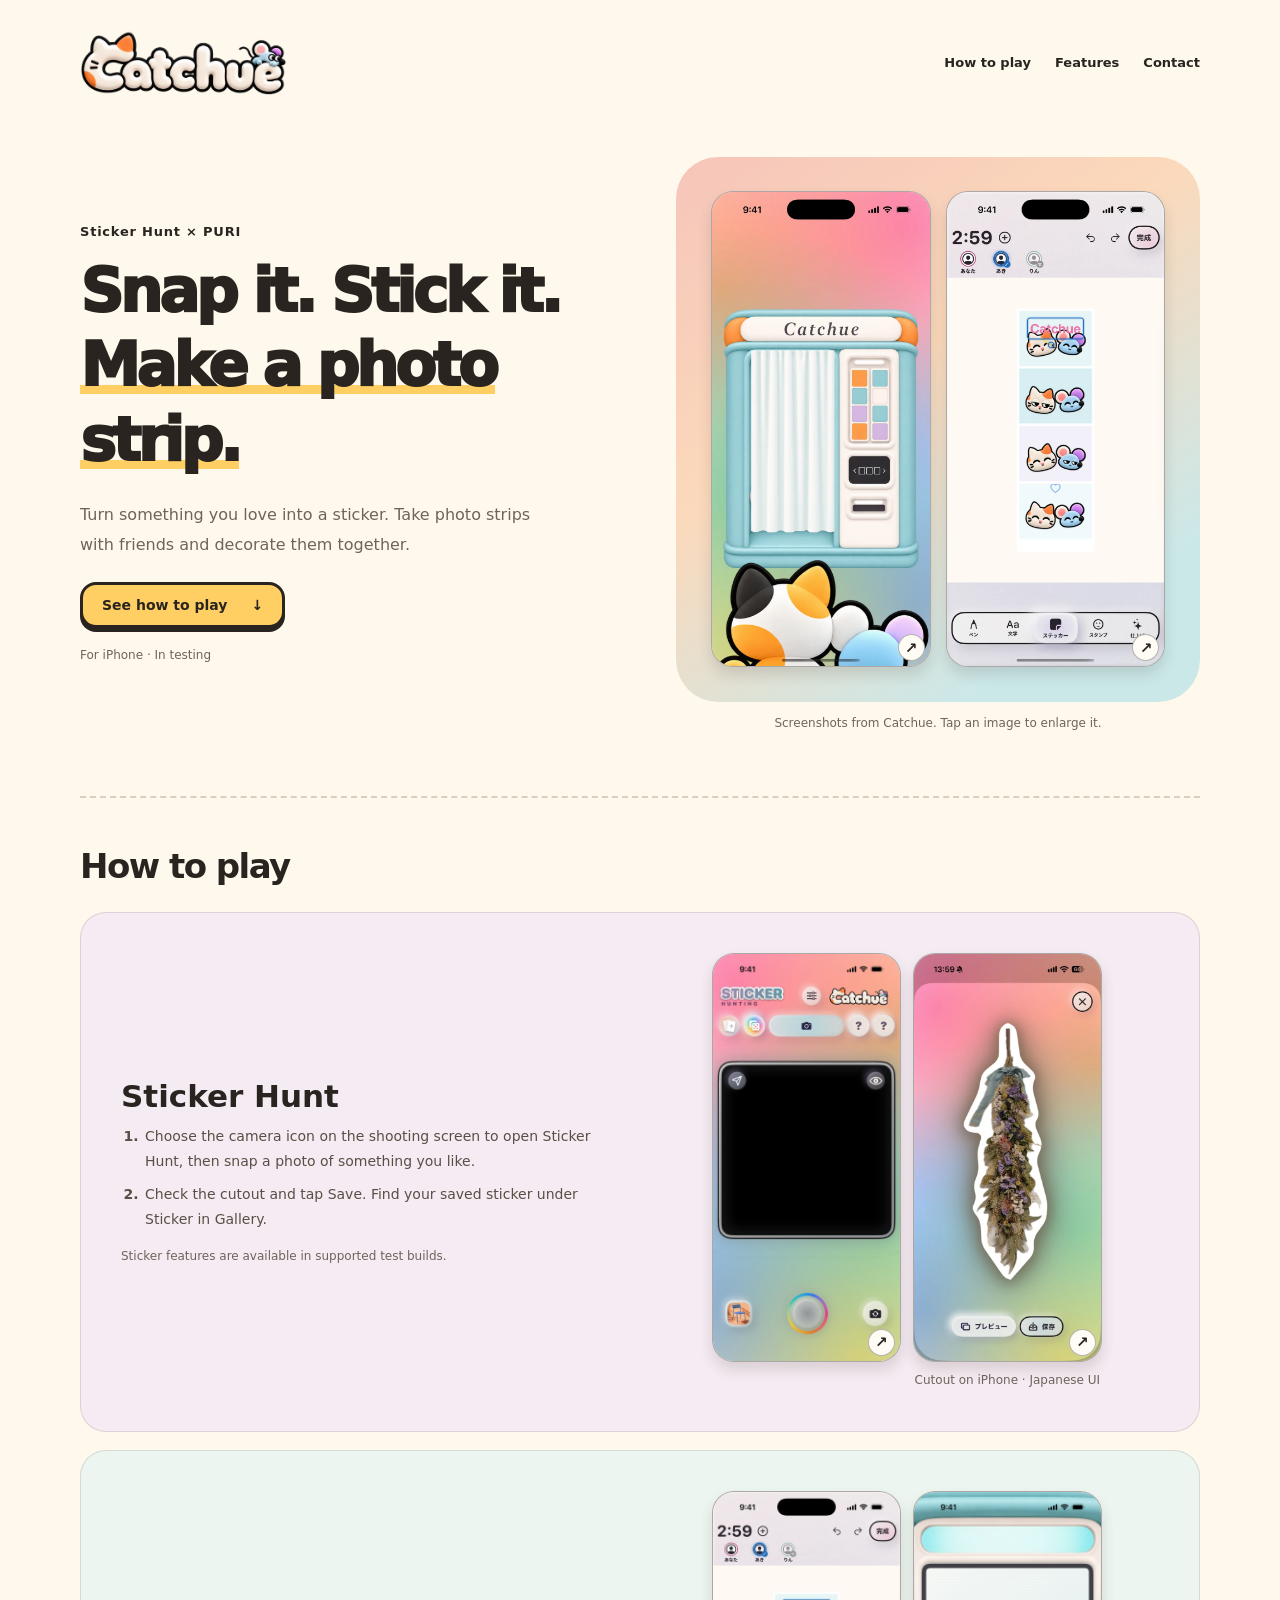
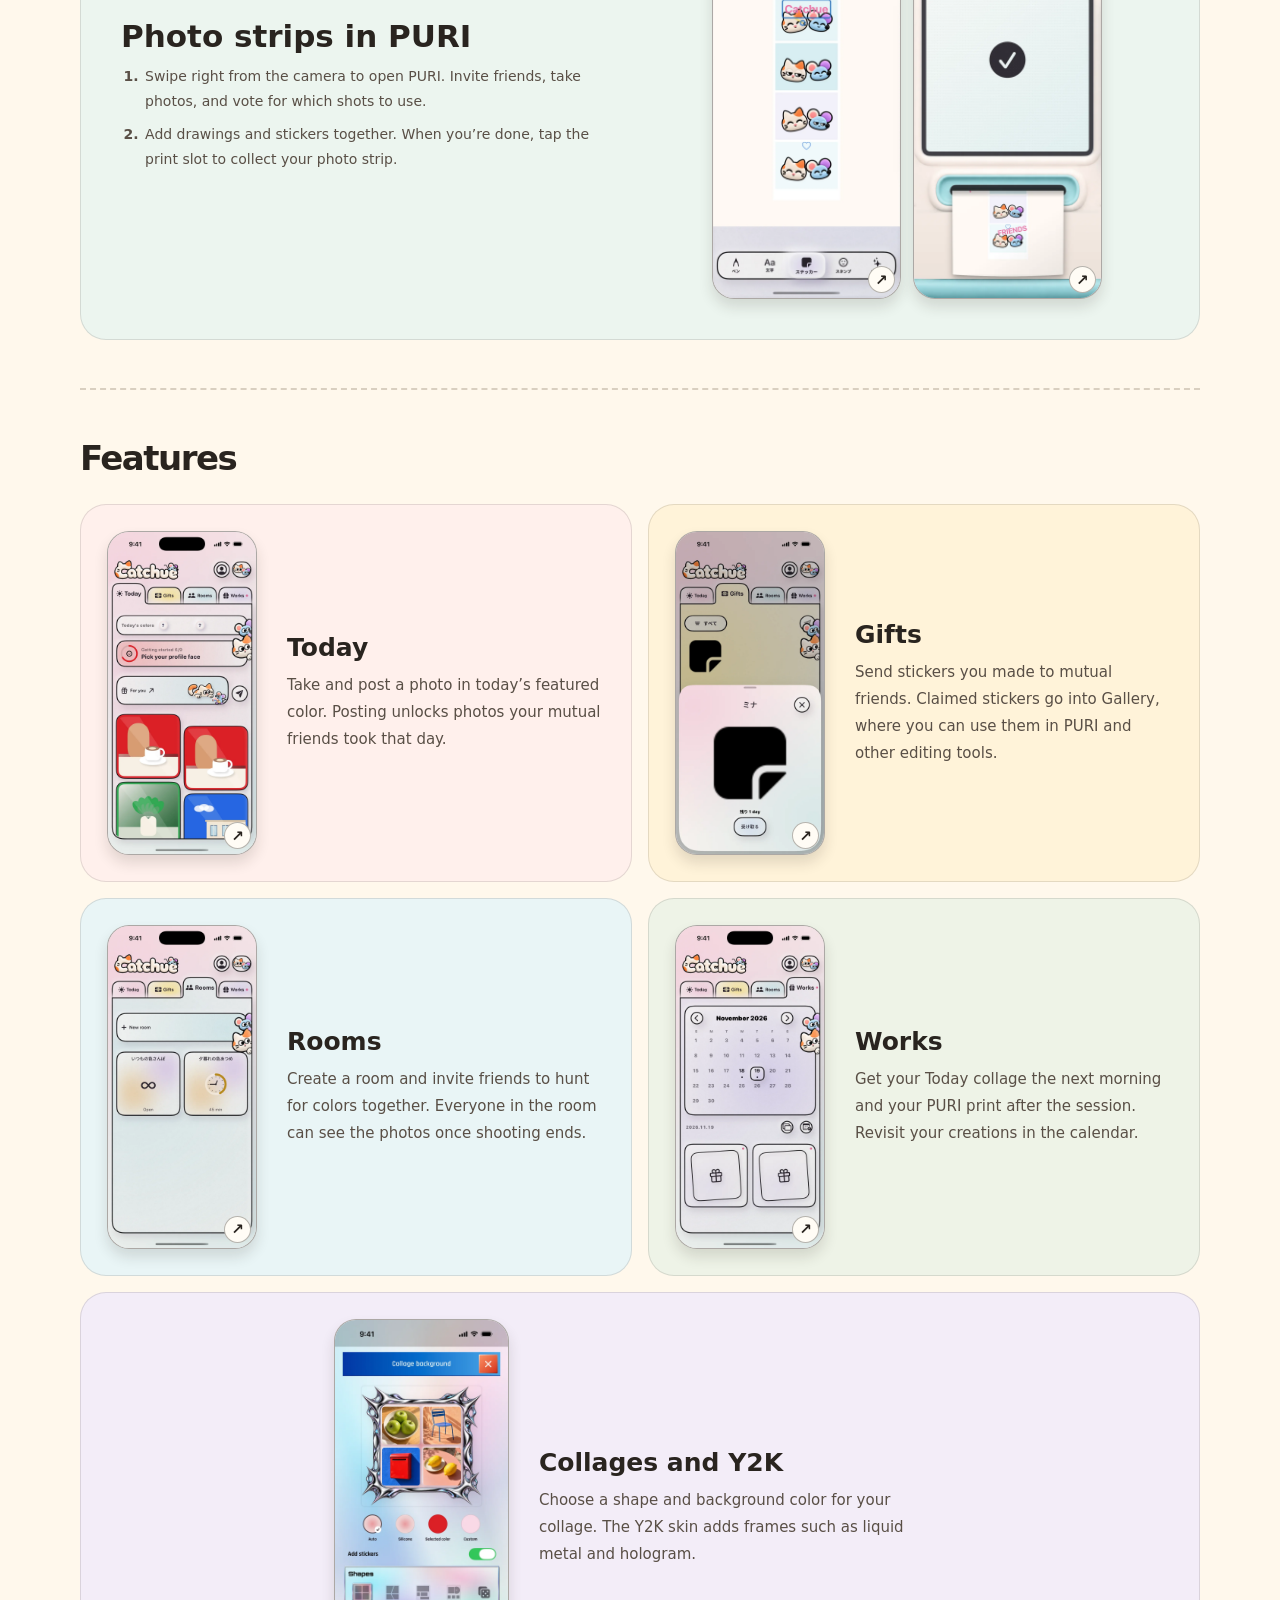
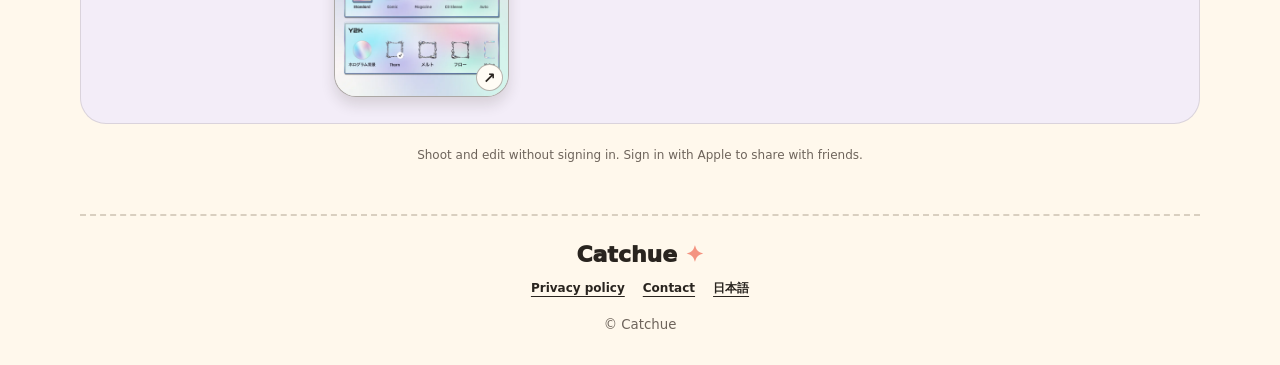
==== commit ebd0c8f2: "ステッカーハントに実機の切り抜き画面を掲載" ====
--- a/index.html
+++ b/index.html
@@ -10,8 +10,8 @@
 <meta property="og:description" content="ステッカーハントで見つけたものを切り抜いて、友達とプリクラに。色探しの写真はコラージュに。">
 <meta property="og:image" content="https://catchue-app.github.io/catchue/icon.png">
 <link rel="icon" href="icon.png">
-<link rel="stylesheet" href="style.css?v=app-screens1">
-<script src="home.js?v=app-screens1" defer></script>
+<link rel="stylesheet" href="style.css?v=app-screens2">
+<script src="home.js?v=app-screens2" defer></script>
 </head>
 <body class="home">
 <div class="site-wrap">
@@ -33,7 +33,7 @@
         <a class="screen" href="assets/screens/puri-layout-ja.webp" target="_blank" rel="noopener" data-screen="puri-layout"><img src="assets/screens/puri-layout-ja.webp" width="780" height="1696" alt="PURIの入り口。水色のプリクラ機が表示されています。" data-alt="altBooth" fetchpriority="high"><span class="screen-zoom" aria-hidden="true">↗</span></a>
         <a class="screen" href="assets/screens/puri-editing-ja.webp" target="_blank" rel="noopener" data-screen="puri-editing"><img src="assets/screens/puri-editing-ja.webp" width="780" height="1696" alt="PURIの落書き画面。プリクラの下にペンやステッカーのツールが並んでいます。" data-alt="altPuriEdit" fetchpriority="high"><span class="screen-zoom" aria-hidden="true">↗</span></a>
       </div>
-      <figcaption data-i18n="screenshotNote">アプリの実画面（サンプルデータ）。画像をタップすると拡大します。</figcaption>
+      <figcaption data-i18n="screenshotNote">Catchueの実画面。画像をタップすると拡大します。</figcaption>
     </figure>
   </section>
 
@@ -44,13 +44,19 @@
         <h3 data-i18n="stickerTitle">ステッカーハント</h3>
         <ol>
           <li data-i18n="stickerShoot">撮影画面でカメラのアイコンを選ぶと、ステッカーハントに。好きなものを撮ります。</li>
-          <li data-i18n="stickerSave">切り抜きを確認して保存。ギャラリーの「Sticker」から選べます。</li>
+          <li data-i18n="stickerSave">切り抜き結果を確認し、「保存」をタップ。ギャラリーの「Sticker」から選べます。</li>
         </ol>
         <p class="availability-note" data-i18n="availability">ステッカー機能は対応するテスト版で使えます。</p>
       </div>
       <div class="guide-screens">
         <a class="screen" href="assets/screens/sticker-camera-ja.webp" target="_blank" rel="noopener" data-screen="sticker-camera"><img src="assets/screens/sticker-camera-ja.webp" width="780" height="1696" alt="ステッカーハントの撮影画面。上部にSTICKER HUNTINGと表示されています。" data-alt="altStickerCamera" loading="lazy"><span class="screen-zoom" aria-hidden="true">↗</span></a>
-        <a class="screen" href="assets/screens/sticker-gallery-ja.webp" target="_blank" rel="noopener" data-screen="sticker-gallery"><img src="assets/screens/sticker-gallery-ja.webp" width="780" height="1696" alt="ギャラリーのStickerタブ。保存したステッカーが並んでいます。" data-alt="altStickerGallery" loading="lazy"><span class="screen-zoom" aria-hidden="true">↗</span></a>
+        <figure class="device-example">
+          <a class="screen" href="assets/screens/sticker-cutout-device.webp" target="_blank" rel="noopener">
+            <img src="assets/screens/sticker-cutout-device.webp" width="588" height="1280" alt="ドライフラワーを白フチ付きで切り抜いた結果。画面の下に「プレビュー」と「保存」ボタンがあります。" data-alt="altStickerCutout" loading="lazy">
+            <span class="screen-zoom" aria-hidden="true">↗</span>
+          </a>
+          <figcaption data-i18n="deviceCutout">実機の切り抜き画面</figcaption>
+        </figure>
       </div>
     </article>
     <article class="guide guide-puri">
--- a/style.css
+++ b/style.css
@@ -91,6 +91,7 @@
 .button:active { transform: translateY(3px); box-shadow: 0 1px 0 var(--ink); }
 .release-note,
 .hero-preview figcaption,
+.device-example figcaption,
 .availability-note,
 .access-note {
   color: var(--sub);
@@ -180,6 +181,11 @@
   gap: 12px;
   width: min(100%, 390px);
   justify-self: center;
+}
+.device-example { margin: 0; }
+.device-example figcaption {
+  margin-top: 9px;
+  text-align: center;
 }
 .guide-copy h3,
 .feature-copy h3 {
